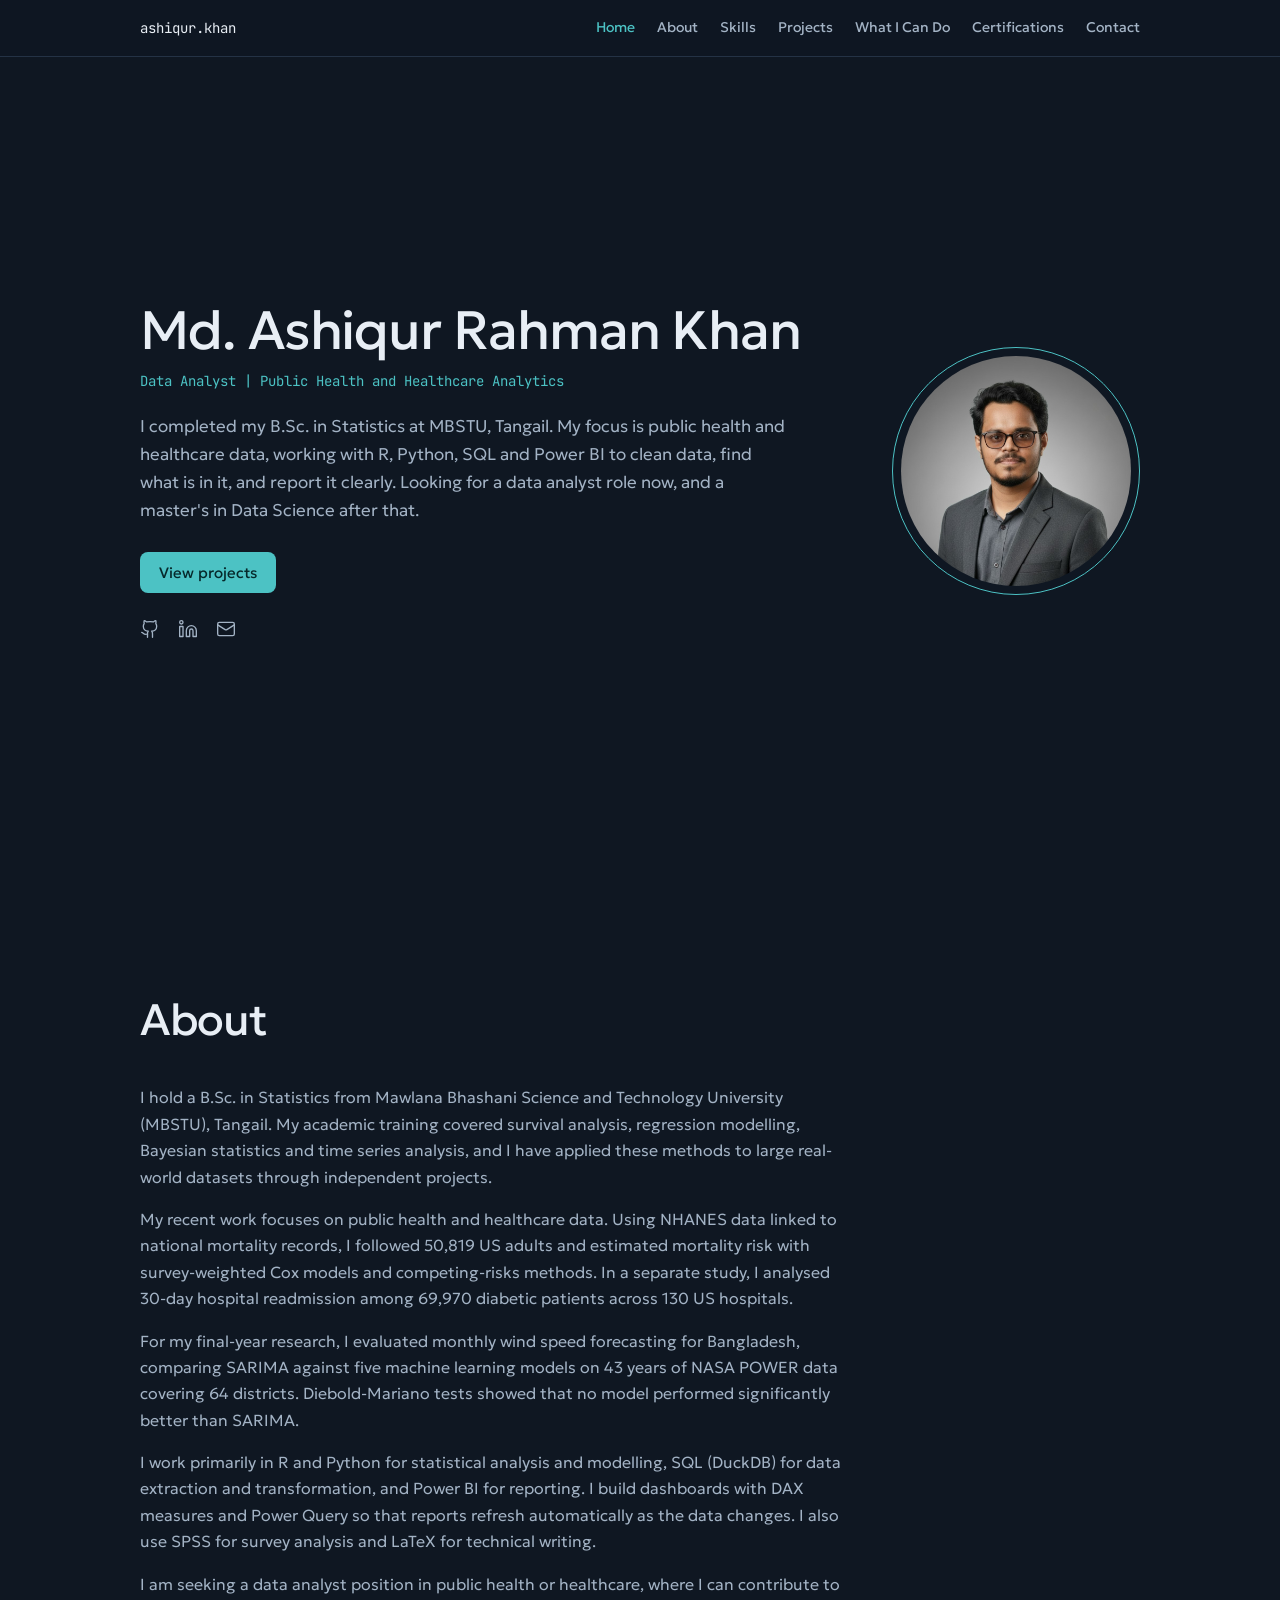
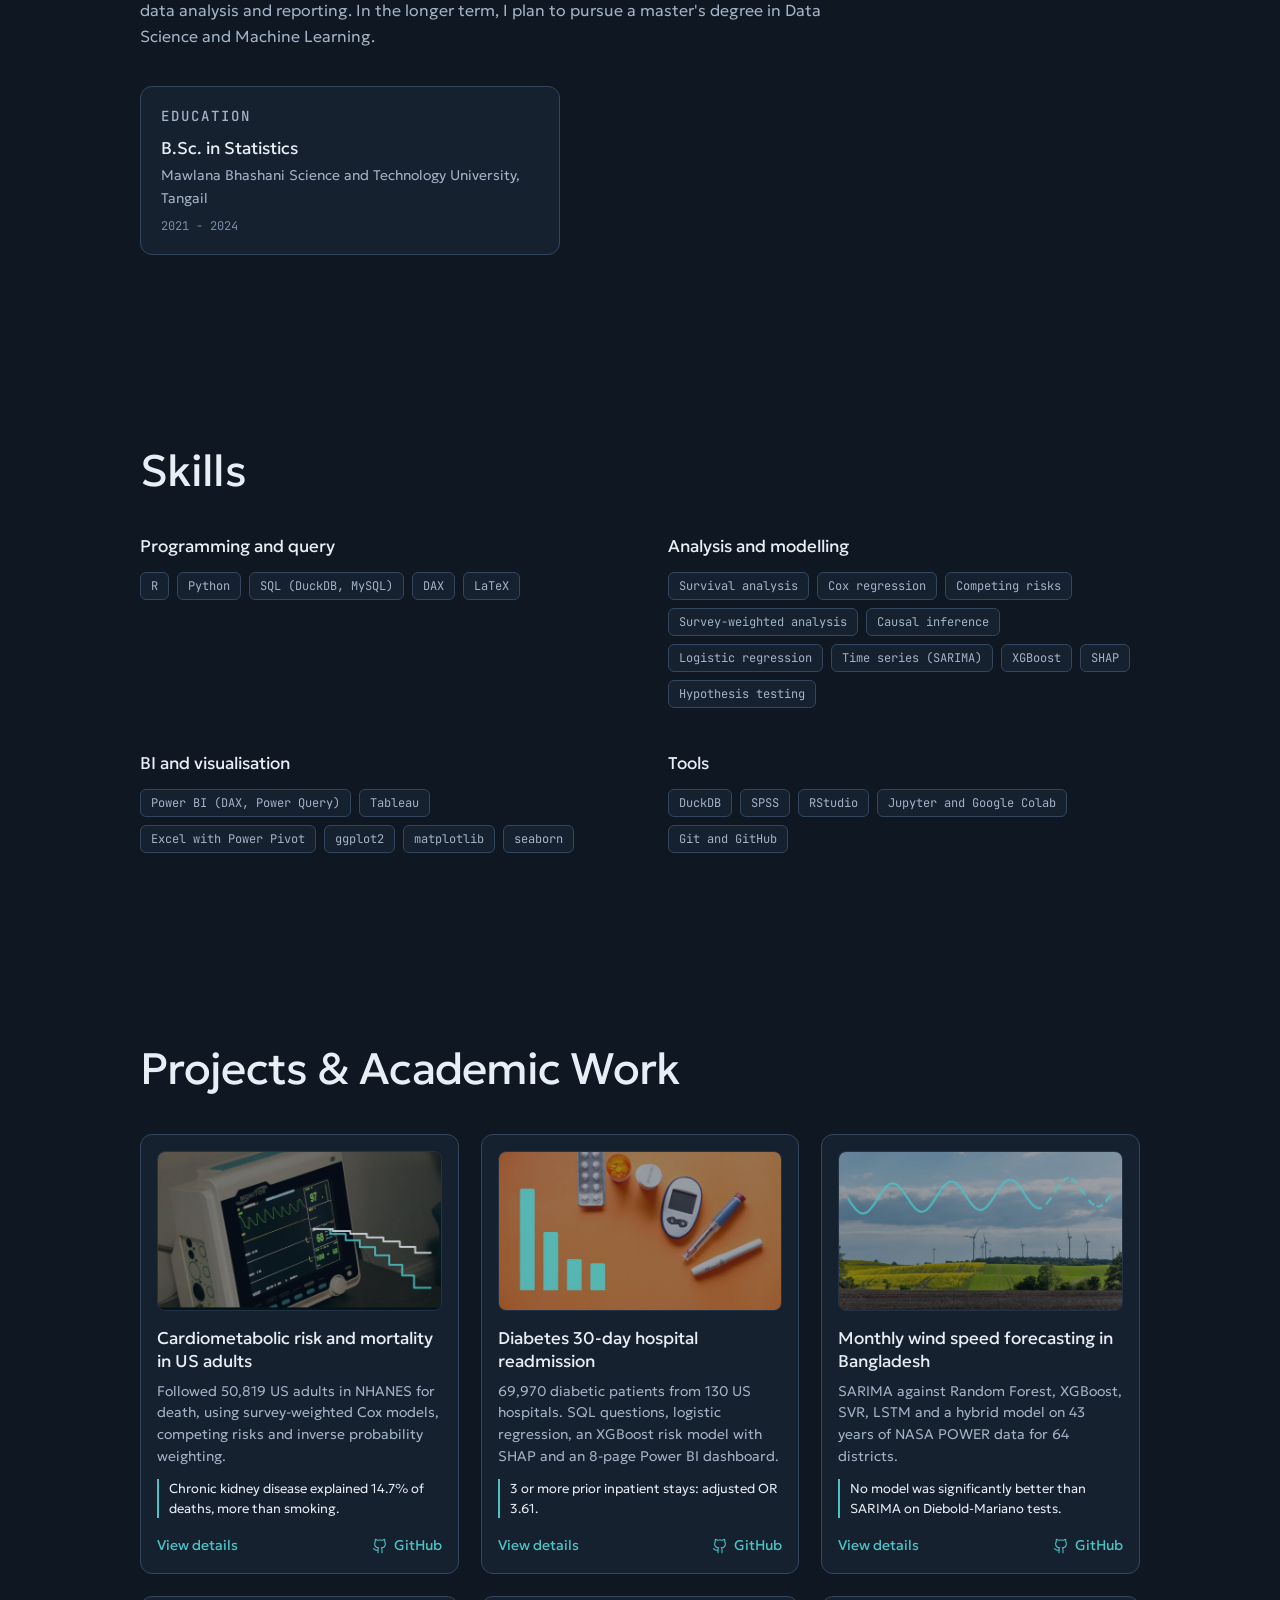
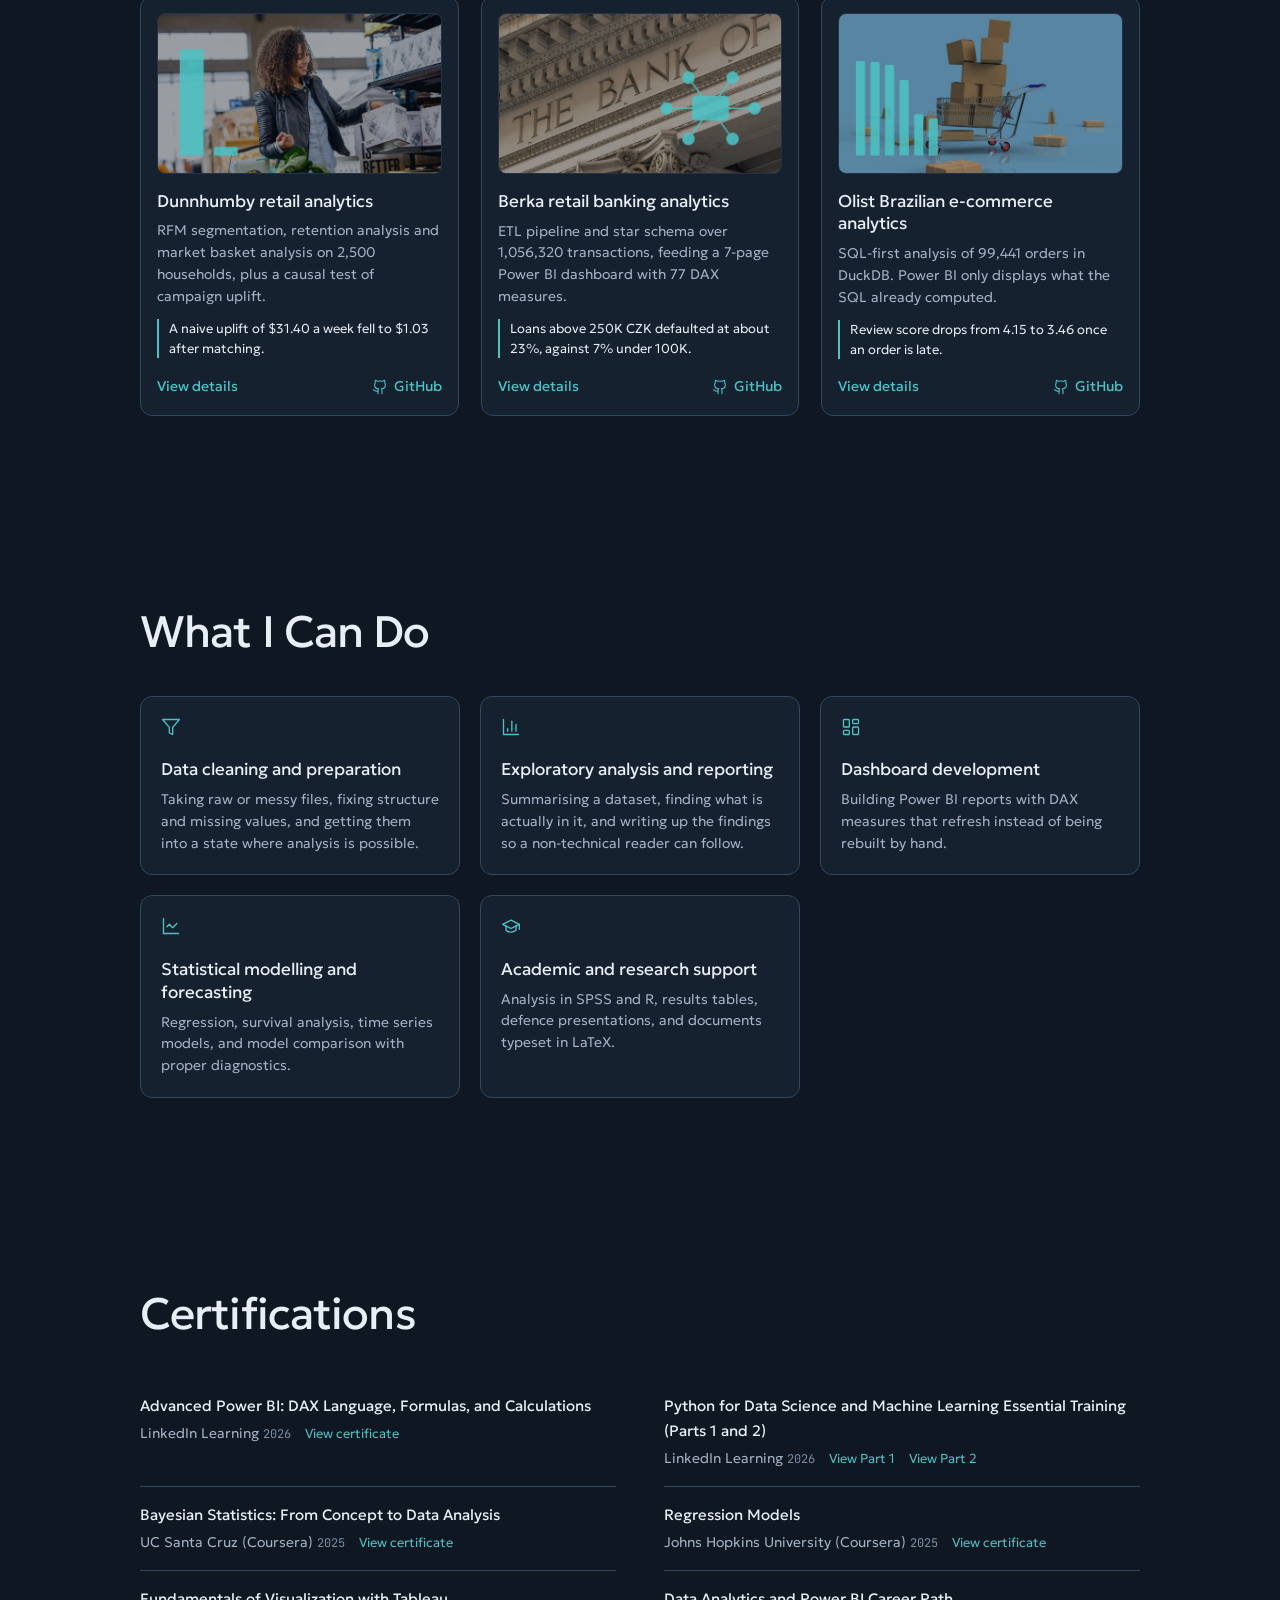
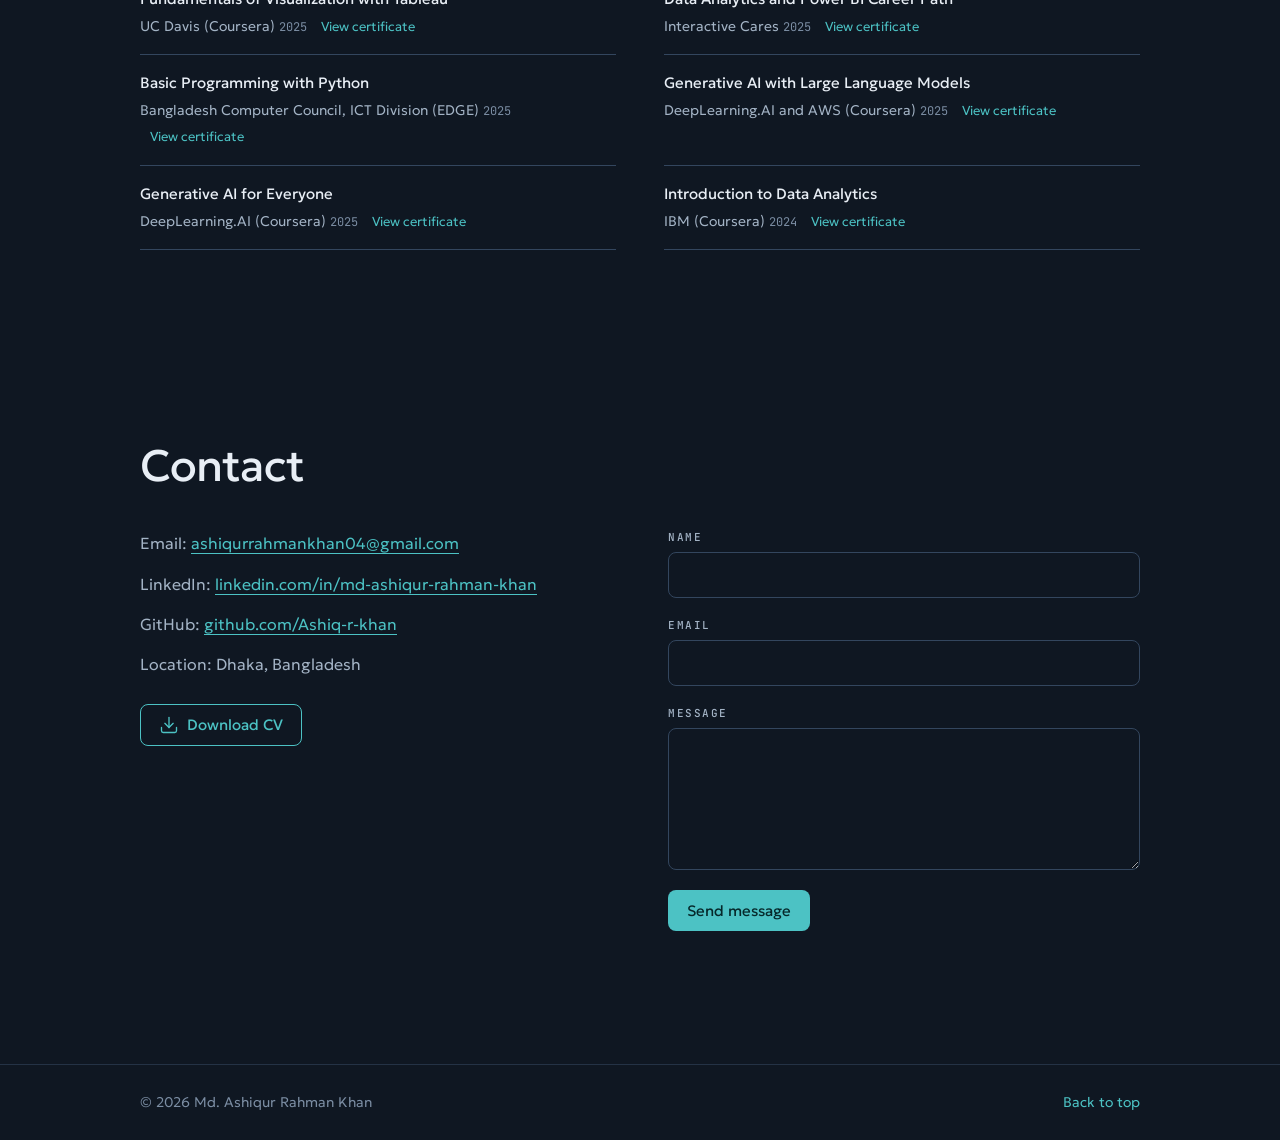
==== index.html @ 531980e6 "Show full cover image beside project title" ====
<!doctype html>
<html lang="en">
<head>
<meta charset="utf-8">
<meta name="viewport" content="width=device-width, initial-scale=1">
<title>Md. Ashiqur Rahman Khan | Data Analyst</title>
<meta name="description" content="Portfolio of Md. Ashiqur Rahman Khan, a data analyst working in public health and healthcare analytics with R, Python, SQL and Power BI.">
<meta name="theme-color" content="#0f1722">
<meta property="og:title" content="Md. Ashiqur Rahman Khan | Data Analyst">
<meta property="og:description" content="Public health and healthcare analytics in R, Python, SQL and Power BI.">
<meta property="og:type" content="website">
<meta property="og:url" content="https://ashiq-r-khan.github.io/">
<meta property="og:image" content="https://ashiq-r-khan.github.io/assets/profile.jpg">
<link rel="icon" href="assets/favicon.svg" type="image/svg+xml">
<link rel="stylesheet" href="css/style.css?v=20261006c">
</head>
<body>
<svg width="0" height="0" style="position:absolute" aria-hidden="true">
  <defs>
    <symbol id="i-github" viewBox="0 0 24 24"><path d="M15 22v-4a4.8 4.8 0 0 0-1-3.5c3 0 6-2 6-5.5.08-1.25-.27-2.48-1-3.5.28-1.15.28-2.35 0-3.5 0 0-1 0-3 1.5-2.64-.5-5.36-.5-8 0C6 2 5 2 5 2c-.3 1.15-.3 2.35 0 3.5A5.4 5.4 0 0 0 4 9c0 3.5 3 5.5 6 5.5-.39.49-.68 1.05-.85 1.65-.17.6-.22 1.23-.15 1.85v4"/><path d="M9 18c-4.51 2-5-2-7-2"/></symbol>
    <symbol id="i-linkedin" viewBox="0 0 24 24"><path d="M16 8a6 6 0 0 1 6 6v7h-4v-7a2 2 0 0 0-4 0v7h-4v-7a6 6 0 0 1 6-6z"/><rect width="4" height="12" x="2" y="9"/><circle cx="4" cy="4" r="2"/></symbol>
    <symbol id="i-mail" viewBox="0 0 24 24"><rect width="20" height="16" x="2" y="4" rx="2"/><path d="m22 7-8.97 5.7a1.94 1.94 0 0 1-2.06 0L2 7"/></symbol>
    <symbol id="i-download" viewBox="0 0 24 24"><path d="M21 15v4a2 2 0 0 1-2 2H5a2 2 0 0 1-2-2v-4"/><path d="m7 10 5 5 5-5"/><path d="M12 15V3"/></symbol>
    <symbol id="i-filter" viewBox="0 0 24 24"><path d="M22 3H2l8 9.46V19l4 2v-8.54z"/></symbol>
    <symbol id="i-bars" viewBox="0 0 24 24"><path d="M3 3v18h18"/><path d="M18 17V9"/><path d="M13 17V5"/><path d="M8 17v-3"/></symbol>
    <symbol id="i-grid" viewBox="0 0 24 24"><rect width="7" height="9" x="3" y="3" rx="1"/><rect width="7" height="5" x="14" y="3" rx="1"/><rect width="7" height="9" x="14" y="12" rx="1"/><rect width="7" height="5" x="3" y="16" rx="1"/></symbol>
    <symbol id="i-line" viewBox="0 0 24 24"><path d="M3 3v18h18"/><path d="m19 9-5 5-4-4-3 3"/></symbol>
    <symbol id="i-cap" viewBox="0 0 24 24"><path d="M22 10v6"/><path d="M2 10l10-5 10 5-10 5z"/><path d="M6 12v5c3 3 9 3 12 0v-5"/></symbol>
    <symbol id="i-menu" viewBox="0 0 24 24"><path d="M4 6h16M4 12h16M4 18h16"/></symbol>
  </defs>
</svg>
<a class="skip" href="#projects">Skip to projects</a>
<header class="nav">
  <div class="wrap nav__row">
    <a class="nav__brand" href="#home">ashiqur.khan</a>
    <button class="nav__toggle" aria-label="Open menu" aria-expanded="false" aria-controls="nav-links"><svg class="icon"><use href="#i-menu"/></svg></button>
    <nav id="nav-links" aria-label="Sections">
      <a href="#home">Home</a>
      <a href="#about">About</a>
      <a href="#skills">Skills</a>
      <a href="#projects">Projects</a>
      <a href="#services">What I Can Do</a>
      <a href="#certifications">Certifications</a>
      <a href="#blog" hidden>Blog</a>
      <a href="#contact">Contact</a>
    </nav>
  </div>
</header>
<main>
  <section id="home" class="hero wrap">
    <div class="hero__text">
      <h1>Md. Ashiqur Rahman Khan</h1>
      <p class="hero__role">Data Analyst | Public Health and Healthcare Analytics</p>
      <p class="hero__intro">I completed my B.Sc. in Statistics at MBSTU, Tangail. My focus is public health and healthcare data, working with R, Python, SQL and Power BI to clean data, find what is in it, and report it clearly. Looking for a data analyst role now, and a master's in Data Science after that.</p>
      <p class="hero__actions"><a class="btn btn--solid" href="#projects">View projects</a></p>
      <p class="hero__social">
        <a href="https://github.com/Ashiq-r-khan" aria-label="GitHub"><svg class="icon"><use href="#i-github"/></svg></a>
        <a href="https://www.linkedin.com/in/md-ashiqur-rahman-khan-b475b1316/" aria-label="LinkedIn"><svg class="icon"><use href="#i-linkedin"/></svg></a>
        <a class="js-mail" href="#contact" aria-label="Email"><svg class="icon"><use href="#i-mail"/></svg></a>
      </p>
    </div>
    <div class="hero__photo"><img src="assets/profile.jpg" alt="Portrait of Md. Ashiqur Rahman Khan" width="864" height="864"></div>
  </section>
  <section id="about" class="section wrap">
    <h2>About</h2>
    <div class="prose">
      <p>I hold a B.Sc. in Statistics from Mawlana Bhashani Science and Technology University (MBSTU), Tangail. My academic training covered survival analysis, regression modelling, Bayesian statistics and time series analysis, and I have applied these methods to large real-world datasets through independent projects.</p>
      <p>My recent work focuses on public health and healthcare data. Using NHANES data linked to national mortality records, I followed 50,819 US adults and estimated mortality risk with survey-weighted Cox models and competing-risks methods. In a separate study, I analysed 30-day hospital readmission among 69,970 diabetic patients across 130 US hospitals.</p>
      <p>For my final-year research, I evaluated monthly wind speed forecasting for Bangladesh, comparing SARIMA against five machine learning models on 43 years of NASA POWER data covering 64 districts. Diebold-Mariano tests showed that no model performed significantly better than SARIMA.</p>
      <p>I work primarily in R and Python for statistical analysis and modelling, SQL (DuckDB) for data extraction and transformation, and Power BI for reporting. I build dashboards with DAX measures and Power Query so that reports refresh automatically as the data changes. I also use SPSS for survey analysis and LaTeX for technical writing.</p>
      <p>I am seeking a data analyst position in public health or healthcare, where I can contribute to data analysis and reporting. In the longer term, I plan to pursue a master's degree in Data Science and Machine Learning.</p>
    </div>
    <div class="facts">
      <div class="card"><p class="card__label">Education</p><h3>B.Sc. in Statistics</h3><p>Mawlana Bhashani Science and Technology University, Tangail</p><p class="card__year">2021 - 2024</p></div>
    </div>
  </section>
  <section id="skills" class="section wrap">
    <h2>Skills</h2>
    <div class="skills">
      <div><h3>Programming and query</h3><ul class="pills"><li>R</li><li>Python</li><li>SQL (DuckDB, MySQL)</li><li>DAX</li><li>LaTeX</li></ul></div>
      <div><h3>Analysis and modelling</h3><ul class="pills"><li>Survival analysis</li><li>Cox regression</li><li>Competing risks</li><li>Survey-weighted analysis</li><li>Causal inference</li><li>Logistic regression</li><li>Time series (SARIMA)</li><li>XGBoost</li><li>SHAP</li><li>Hypothesis testing</li></ul></div>
      <div><h3>BI and visualisation</h3><ul class="pills"><li>Power BI (DAX, Power Query)</li><li>Tableau</li><li>Excel with Power Pivot</li><li>ggplot2</li><li>matplotlib</li><li>seaborn</li></ul></div>
      <div><h3>Tools</h3><ul class="pills"><li>DuckDB</li><li>SPSS</li><li>RStudio</li><li>Jupyter and Google Colab</li><li>Git and GitHub</li></ul></div>
    </div>
  </section>
  <section id="projects" class="section wrap">
    <h2>Projects &amp; Academic Work</h2>
    <div id="project-list" class="projects"></div>
    <noscript><p>The project list needs JavaScript. All projects are on <a href="https://github.com/Ashiq-r-khan">GitHub</a>.</p></noscript>
  </section>
  <section id="services" class="section wrap">
    <h2>What I Can Do</h2>
    <div class="services">
      <div class="card"><svg class="icon icon--accent"><use href="#i-filter"/></svg><h3>Data cleaning and preparation</h3><p>Taking raw or messy files, fixing structure and missing values, and getting them into a state where analysis is possible.</p></div>
      <div class="card"><svg class="icon icon--accent"><use href="#i-bars"/></svg><h3>Exploratory analysis and reporting</h3><p>Summarising a dataset, finding what is actually in it, and writing up the findings so a non-technical reader can follow.</p></div>
      <div class="card"><svg class="icon icon--accent"><use href="#i-grid"/></svg><h3>Dashboard development</h3><p>Building Power BI reports with DAX measures that refresh instead of being rebuilt by hand.</p></div>
      <div class="card"><svg class="icon icon--accent"><use href="#i-line"/></svg><h3>Statistical modelling and forecasting</h3><p>Regression, survival analysis, time series models, and model comparison with proper diagnostics.</p></div>
      <div class="card"><svg class="icon icon--accent"><use href="#i-cap"/></svg><h3>Academic and research support</h3><p>Analysis in SPSS and R, results tables, defence presentations, and documents typeset in LaTeX.</p></div>
    </div>
  </section>
  <section id="certifications" class="section wrap">
    <h2>Certifications</h2>
    <ul class="certs">
      <li><strong>Advanced Power BI: DAX Language, Formulas, and Calculations</strong><span>LinkedIn Learning <em>2026</em> <a href="assets/certificates/power-bi-dax.pdf" target="_blank" rel="noopener">View certificate</a></span></li>
      <li><strong>Python for Data Science and Machine Learning Essential Training (Parts 1 and 2)</strong><span>LinkedIn Learning <em>2026</em> <a href="assets/certificates/python-ds-ml-part-1.pdf" target="_blank" rel="noopener">View Part 1</a> <a href="assets/certificates/python-ds-ml-part-2.pdf" target="_blank" rel="noopener">View Part 2</a></span></li>
      <li><strong>Bayesian Statistics: From Concept to Data Analysis</strong><span>UC Santa Cruz (Coursera) <em>2025</em> <a href="assets/certificates/bayesian-statistics.pdf" target="_blank" rel="noopener">View certificate</a></span></li>
      <li><strong>Regression Models</strong><span>Johns Hopkins University (Coursera) <em>2025</em> <a href="assets/certificates/regression-models.pdf" target="_blank" rel="noopener">View certificate</a></span></li>
      <li><strong>Fundamentals of Visualization with Tableau</strong><span>UC Davis (Coursera) <em>2025</em> <a href="assets/certificates/tableau.pdf" target="_blank" rel="noopener">View certificate</a></span></li>
      <li><strong>Data Analytics and Power BI Career Path</strong><span>Interactive Cares <em>2025</em> <a href="assets/certificates/data-analytics-power-bi.png" target="_blank" rel="noopener">View certificate</a></span></li>
      <li><strong>Basic Programming with Python</strong><span>Bangladesh Computer Council, ICT Division (EDGE) <em>2025</em> <a href="assets/certificates/python-edge.pdf" target="_blank" rel="noopener">View certificate</a></span></li>
      <li><strong>Generative AI with Large Language Models</strong><span>DeepLearning.AI and AWS (Coursera) <em>2025</em> <a href="assets/certificates/generative-ai-llm.pdf" target="_blank" rel="noopener">View certificate</a></span></li>
      <li><strong>Generative AI for Everyone</strong><span>DeepLearning.AI (Coursera) <em>2025</em> <a href="assets/certificates/generative-ai-for-everyone.pdf" target="_blank" rel="noopener">View certificate</a></span></li>
      <li><strong>Introduction to Data Analytics</strong><span>IBM (Coursera) <em>2024</em> <a href="assets/certificates/intro-data-analytics.pdf" target="_blank" rel="noopener">View certificate</a></span></li>
    </ul>
  </section>
  <section id="blog" class="section wrap" hidden>
    <h2>Blog</h2>
    <div id="post-list" class="posts"></div>
  </section>
  <section id="contact" class="section wrap">
    <h2>Contact</h2>
    <div class="contact">
      <div class="contact__links">
        <p>Email: <a class="js-mail js-mail-text" href="#contact"></a></p>
        <p>LinkedIn: <a href="https://www.linkedin.com/in/md-ashiqur-rahman-khan-b475b1316/">linkedin.com/in/md-ashiqur-rahman-khan</a></p>
        <p>GitHub: <a href="https://github.com/Ashiq-r-khan">github.com/Ashiq-r-khan</a></p>
        <p>Location: Dhaka, Bangladesh</p>
        <a class="btn btn--outline" id="cv-link" href="assets/CV.pdf" download="Ashiqur_Rahman_Khan_CV.pdf"><svg class="icon"><use href="#i-download"/></svg>Download CV</a>
      </div>
      <form id="contact-form">
        <label for="f-name">Name</label>
        <input id="f-name" name="name" type="text" autocomplete="name" required>
        <label for="f-email">Email</label>
        <input id="f-email" name="email" type="email" autocomplete="email" required>
        <label for="f-message">Message</label>
        <textarea id="f-message" name="message" rows="5" required></textarea>
        <input class="hp" type="checkbox" name="botcheck" tabindex="-1" autocomplete="off" aria-hidden="true">
        <button class="btn btn--solid" type="submit">Send message</button>
        <p id="form-status" role="status" aria-live="polite"></p>
      </form>
    </div>
  </section>
</main>
<footer class="footer">
  <div class="wrap"><p>© <span id="year">2026</span> Md. Ashiqur Rahman Khan</p><p><a href="#home">Back to top</a></p></div>
</footer>
<script src="data/site.js?v=20261006c"></script>
<script src="js/main.js?v=20261006c"></script>
</body>
</html>
---- css/style.css ----
@font-face{font-family:Geologica;font-weight:300;font-display:swap;src:url(../assets/fonts/geologica-latin-300-normal.woff2) format("woff2")}
@font-face{font-family:Geologica;font-weight:400;font-display:swap;src:url(../assets/fonts/geologica-latin-400-normal.woff2) format("woff2")}
@font-face{font-family:Geologica;font-weight:500;font-display:swap;src:url(../assets/fonts/geologica-latin-500-normal.woff2) format("woff2")}
@font-face{font-family:"JetBrains Mono";font-weight:400;font-display:swap;src:url(../assets/fonts/jetbrains-mono-latin-400-normal.woff2) format("woff2")}
@font-face{font-family:"JetBrains Mono";font-weight:500;font-display:swap;src:url(../assets/fonts/jetbrains-mono-latin-500-normal.woff2) format("woff2")}
:root{--bg:#0f1722;--surface:#162130;--line:#243245;--line-strong:#33465e;--text:#e8eef5;--muted:#a3b3c5;--dim:#7b8da3;--accent:#4cc2c4;--on-accent:#06292b;--sans:Geologica,system-ui,sans-serif;--mono:"JetBrains Mono",ui-monospace,monospace}
*,*::before,*::after{box-sizing:border-box}
html{scroll-behavior:smooth;scroll-padding-top:70px}
body{margin:0;background:var(--bg);color:var(--text);font:300 16px/1.65 var(--sans);-webkit-font-smoothing:antialiased}
img{max-width:100%;display:block}
[hidden]{display:none!important}
a{color:var(--accent);text-decoration:none}
a:hover{text-decoration:underline;text-underline-offset:3px}
:focus-visible{outline:2px solid var(--accent);outline-offset:3px;border-radius:4px}
h1,h2,h3,p,ul{margin:0}
ul{padding:0;list-style:none}
h1,h2{font-weight:400;letter-spacing:-.02em}
h3{font:400 17px/1.35 var(--sans)}
.wrap{width:min(1000px,100% - 48px);margin-inline:auto}
.icon{width:20px;height:20px;fill:none;stroke:currentColor;stroke-width:1.6;stroke-linecap:round;stroke-linejoin:round;flex:none}
.icon--accent{color:var(--accent)}
.skip{position:absolute;left:-999px;top:8px;background:var(--accent);color:var(--on-accent);padding:8px 14px;border-radius:6px;z-index:30}
.skip:focus{left:16px}
.nav{position:sticky;top:0;z-index:20;background:rgba(15,23,34,.94);backdrop-filter:blur(8px);border-bottom:1px solid var(--line)}
.nav__row{display:flex;justify-content:space-between;align-items:center;min-height:56px;gap:16px}
.nav__brand{font:400 14px var(--mono);color:var(--text)}
.nav nav{display:flex;gap:22px}
.nav nav a{font-size:14px;font-weight:400;color:var(--muted)}
.nav nav a:hover{color:var(--text);text-decoration:none}
.nav nav a[aria-current]{color:var(--accent)}
.nav__toggle{display:none;background:none;border:1px solid var(--line-strong);border-radius:8px;color:var(--text);padding:7px;cursor:pointer}
.hero{display:grid;grid-template-columns:minmax(0,1fr) auto;gap:56px;align-items:center;align-content:center;min-height:calc(100vh - 57px);min-height:calc(100svh - 57px);padding-block:56px 72px}
h1{font-size:clamp(34px,5.4vw,54px);line-height:1.05;margin-bottom:14px}
.hero__role{font:400 14px var(--mono);color:var(--accent);margin-bottom:22px}
.hero__intro{font-size:17px;color:var(--muted);max-width:38em;margin-bottom:28px}
.hero__actions{display:flex;flex-wrap:wrap;gap:12px;margin-bottom:26px}
.hero__social{display:flex;gap:18px}
.hero__social a{color:var(--muted);display:flex}
.hero__social a:hover{color:var(--accent)}
.hero__photo{width:248px;height:248px;border-radius:50%;padding:8px;border:1px solid var(--accent)}
.hero__photo img{width:100%;height:100%;border-radius:50%;object-fit:cover;background:var(--surface)}
.btn{display:inline-flex;align-items:center;gap:8px;font:400 15px var(--sans);padding:10px 18px;border-radius:8px;border:1px solid transparent;cursor:pointer}
.btn:hover{text-decoration:none}
.btn--solid{background:var(--accent);color:var(--on-accent)}
.btn--solid:hover{background:#6bd3d5}
.btn--outline{border-color:var(--accent);color:var(--accent);background:none}
.btn--outline:hover{background:rgba(76,194,196,.1)}
.btn:disabled{opacity:.6;cursor:default}
.section{padding-block:96px}
h2{font-size:clamp(32px,4.6vw,44px);line-height:1.1;margin-bottom:40px}
.card{background:var(--surface);border:1px solid var(--line-strong);border-radius:12px;padding:20px}
.prose p{color:var(--muted);max-width:44em;margin-bottom:16px}
.facts{display:grid;grid-template-columns:repeat(2,minmax(0,1fr));gap:20px;margin-top:36px;max-width:860px}
.card__label{font:500 11px var(--mono);letter-spacing:.14em;text-transform:uppercase;color:var(--accent);margin-bottom:12px}
.facts h3{margin-bottom:4px}
.facts p{font-size:14px;color:var(--muted)}
.facts .card__year{font:400 12px var(--mono);color:var(--dim);margin-top:8px}
.skills{display:grid;grid-template-columns:repeat(2,minmax(0,1fr));gap:44px 56px}
.skills h3{margin-bottom:14px}
.pills{display:flex;flex-wrap:wrap;gap:8px}
.pills li{font:400 12px var(--mono);color:var(--muted);background:var(--surface);border:1px solid var(--line-strong);border-radius:6px;padding:5px 10px}
.projects{display:grid;grid-template-columns:repeat(3,minmax(0,1fr));gap:22px}
.project{display:flex;flex-direction:column;padding:16px;transition:border-color .15s}
.project:hover{border-color:var(--accent)}
.project>a{display:block}
.project img{width:100%;height:auto;aspect-ratio:16/9;object-fit:cover;border-radius:8px;border:1px solid var(--line);margin-bottom:16px}
.project h3{margin-bottom:8px}
.project h3 a{color:var(--text)}
.project__summary{font-size:14px;line-height:1.55;color:var(--muted);margin-bottom:12px}
.project__result{font-size:13px;line-height:1.5;color:var(--text);border-left:2px solid var(--accent);padding-left:10px;margin-bottom:16px}
.project__foot{display:flex;justify-content:space-between;align-items:center;margin-top:auto;font-size:14px}
.project__foot span{font:400 12px var(--mono);color:var(--dim)}
.project__foot a{display:inline-flex;align-items:center;gap:6px;font-weight:400}
.project__foot .icon{width:16px;height:16px}
.services{display:grid;grid-template-columns:repeat(3,minmax(0,1fr));gap:20px}
.services h3{margin:14px 0 8px}
.services p{font-size:14px;line-height:1.55;color:var(--muted)}
.certs{display:grid;grid-template-columns:repeat(2,minmax(0,1fr));gap:0 48px}
.certs li{padding:16px 0;border-bottom:1px solid var(--line-strong)}
.certs strong{display:block;font-weight:400;font-size:15px}
.certs span{font-size:14px;color:var(--muted)}
.certs a{font-size:13px;margin-left:10px;white-space:nowrap}
.certs em{font:400 12px var(--mono);color:var(--dim)}
.posts{display:grid;grid-template-columns:repeat(2,minmax(0,1fr));gap:20px}
.post time{font:400 12px var(--mono);color:var(--dim)}
.post h3{margin:8px 0}
.post p{font-size:14px;line-height:1.55;color:var(--muted);margin-bottom:14px}
.post a{font-size:14px;font-weight:400}
.contact{display:grid;grid-template-columns:minmax(0,1fr) minmax(0,1fr);gap:56px}
.contact__links p{margin-bottom:14px;color:var(--muted);overflow-wrap:anywhere}
.contact__links a:not(.btn){border-bottom:1px solid currentColor}
.contact__links a:not(.btn):hover{text-decoration:none;color:#6bd3d5}
.contact__links .btn{margin-top:12px}
form{display:flex;flex-direction:column;align-items:flex-start}
label{font:500 11px var(--mono);letter-spacing:.14em;text-transform:uppercase;color:var(--muted);margin-bottom:8px}
input[type=text],input[type=email],textarea{width:100%;font:300 16px/1.5 var(--sans);color:var(--text);background:var(--bg);border:1px solid var(--line-strong);border-radius:8px;padding:10px 14px;margin-bottom:20px;resize:vertical}
input:focus-visible,textarea:focus-visible{outline:2px solid var(--accent);outline-offset:0;border-color:var(--accent)}
.hp{position:absolute;left:-9999px}
#form-status{margin-top:14px;font-size:14px;color:var(--muted);min-height:1.6em}
#form-status.ok{color:var(--accent)}
#form-status.err{color:#f2a69a}
.footer{border-top:1px solid var(--line);padding-block:26px;font-size:14px;color:var(--dim)}
.footer .wrap{display:flex;justify-content:space-between;gap:16px}
.pp{padding-block:40px 96px}
.pp__back{display:inline-flex;align-items:center;gap:6px;font-size:14px;font-weight:400;margin-bottom:20px}
.pp__head{display:grid;grid-template-columns:minmax(0,1.15fr) minmax(0,1fr);gap:48px;align-items:center;align-content:center;min-height:calc(100vh - 190px);min-height:calc(100svh - 190px)}
.pp__back .icon,.pp__pager .icon{width:16px;height:16px}
.pp h1{font-size:clamp(28px,3.4vw,40px);line-height:1.12;margin-bottom:18px}
.pp .hero__role{margin-bottom:12px}
.pp__intro{font-size:17px;line-height:1.6;color:var(--muted);margin-bottom:22px}
.pp__actions{display:flex;flex-wrap:wrap;gap:12px;margin:26px 0 0}
.pp__actions .icon{width:18px;height:18px}
.pp__cover{width:100%;height:auto;aspect-ratio:16/9;object-fit:cover;border-radius:12px;border:1px solid var(--line-strong)}
.pp section{padding-top:64px}
.pp h2{font-size:clamp(24px,3.2vw,30px);margin-bottom:24px}
.pp__overview{display:grid;grid-template-columns:repeat(2,minmax(0,1fr));gap:20px;margin:0}
.pp__overview div{border-top:1px solid var(--accent);padding-top:16px}
.pp__overview dt{font:500 11px var(--mono);letter-spacing:.14em;text-transform:uppercase;color:var(--accent);margin-bottom:10px}
.pp__overview dd{margin:0;color:var(--muted)}
.pp__findings{display:grid;grid-template-columns:repeat(2,minmax(0,1fr));gap:20px}
.pp__stat{font:400 30px/1.1 var(--sans);letter-spacing:-.02em;color:var(--accent);margin-bottom:12px}
.pp__findings h3{margin-bottom:8px}
.pp__findings .card p:last-child{font-size:15px;color:var(--muted)}
.pp__methods{margin:0;padding:0;list-style:none;counter-reset:m;max-width:46em}
.pp__methods li{counter-increment:m;position:relative;padding:14px 0 14px 48px;border-bottom:1px solid var(--line);color:var(--muted)}
.pp__methods li::before{content:counter(m,decimal-leading-zero);position:absolute;left:0;top:16px;font:400 13px var(--mono);color:var(--accent)}
.pp__shots{display:grid;grid-template-columns:repeat(2,minmax(0,1fr));gap:20px}
.pp__shots figure{margin:0}
.pp__shots figure:only-child{grid-column:1/-1}
.pp__shots img{width:100%;height:auto;border-radius:10px;border:1px solid var(--line-strong);background:#fff}
.pp__shots a:hover img{border-color:var(--accent)}
.pp__shots figcaption{font-size:14px;color:var(--dim);margin-top:8px}
.pp__pager{display:flex;justify-content:space-between;gap:20px;margin-top:72px;padding-top:28px;border-top:1px solid var(--line);font-weight:400}
.pp__pager a{display:inline-flex;align-items:center;gap:6px}
.pp__pager a:last-child{text-align:right}
@media (prefers-reduced-motion:reduce){html{scroll-behavior:auto}.project{transition:none}}
@media (max-width:900px){
.nav__toggle{display:flex}
.nav nav{display:none;position:absolute;left:0;right:0;top:100%;flex-direction:column;gap:0;background:var(--bg);border-bottom:1px solid var(--line);padding:6px 24px 14px}
.nav nav.open{display:flex}
.nav nav a{padding:11px 0;font-size:16px}
.hero{grid-template-columns:1fr;gap:40px;padding-block:56px 72px}
.hero__photo{width:200px;height:200px;grid-row:1}
.projects,.services{grid-template-columns:repeat(2,minmax(0,1fr))}
.section{padding-block:64px}
.contact{gap:40px}
.pp__head{grid-template-columns:1fr;gap:28px;align-content:start}
.pp__cover{order:-1}
}
@media (max-width:640px){
.pp__overview,.pp__findings,.pp__shots{grid-template-columns:1fr}
.pp__pager{flex-direction:column}
.pp__pager a:last-child{text-align:left}
.wrap{width:calc(100% - 36px)}
.projects,.services,.skills,.certs,.posts,.contact,.facts{grid-template-columns:1fr}
.skills{gap:32px}
h2{margin-bottom:28px}
.footer .wrap{flex-direction:column;gap:6px}
}
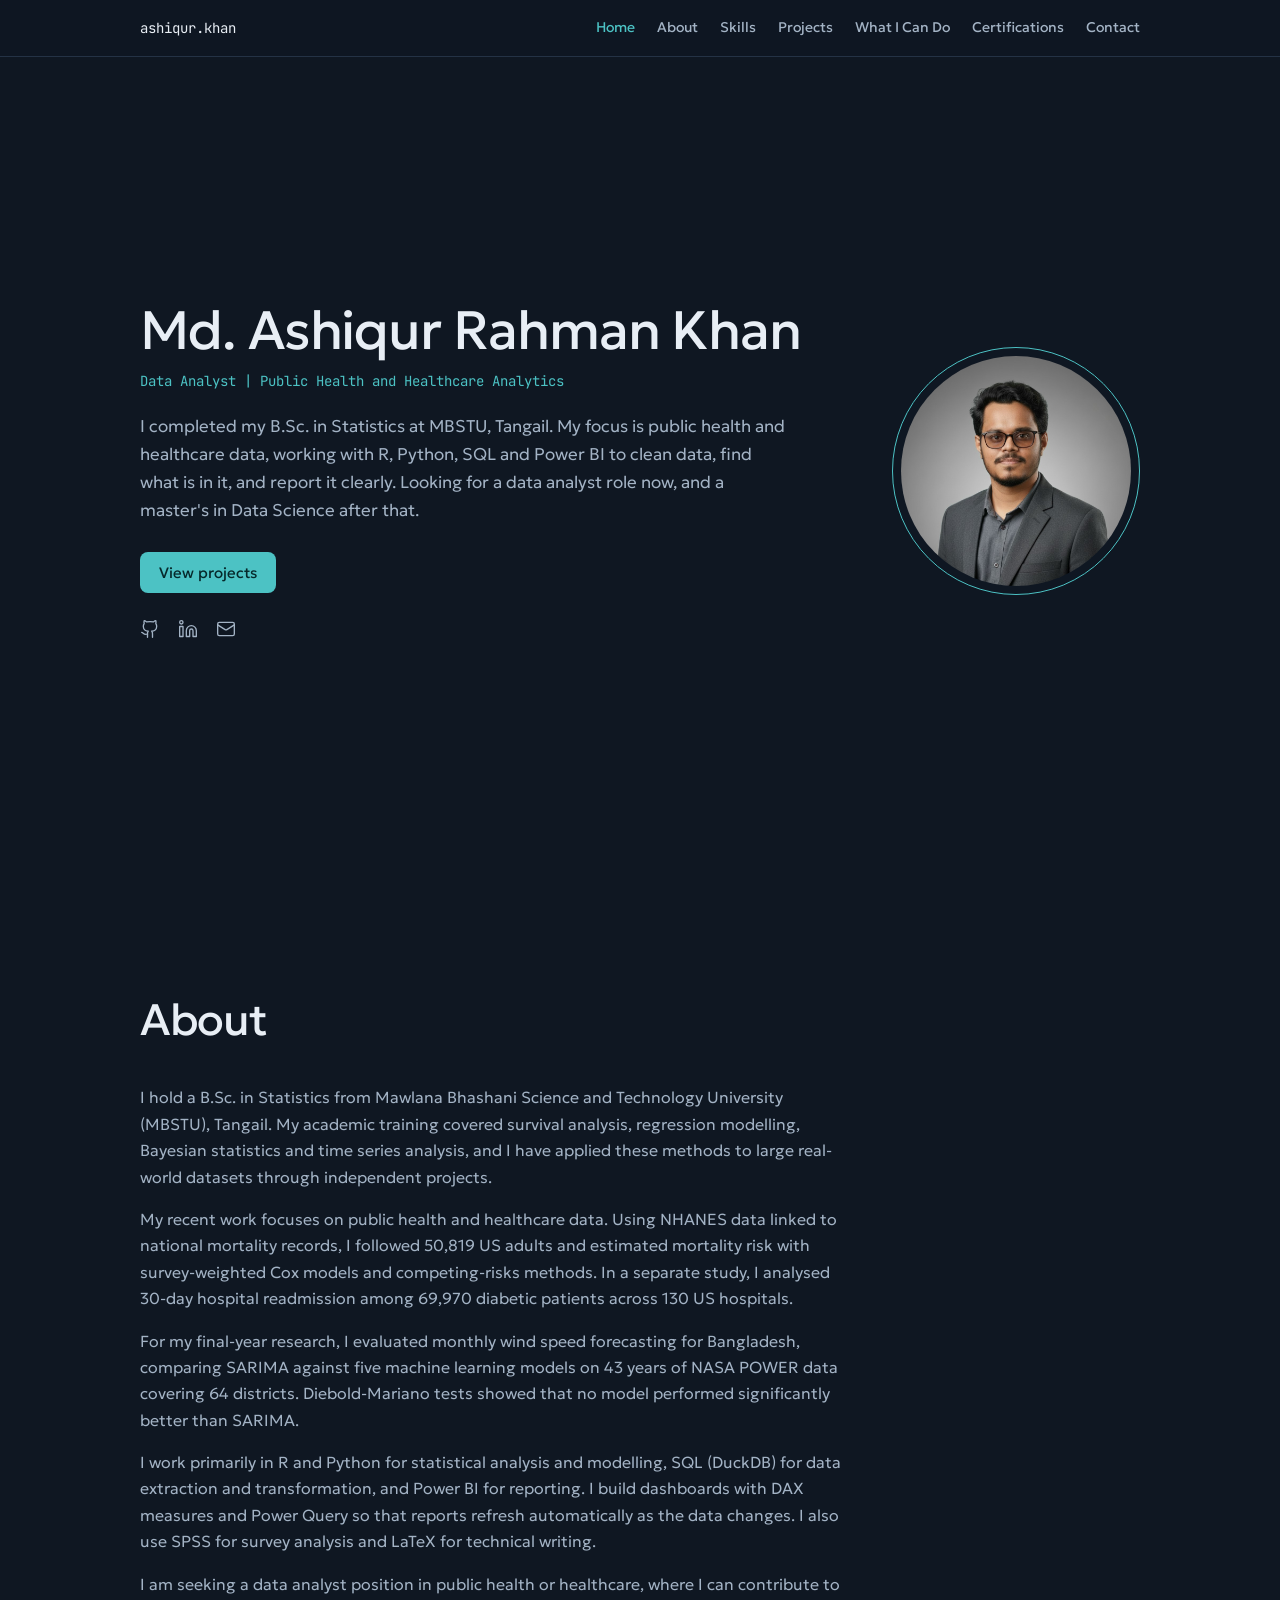
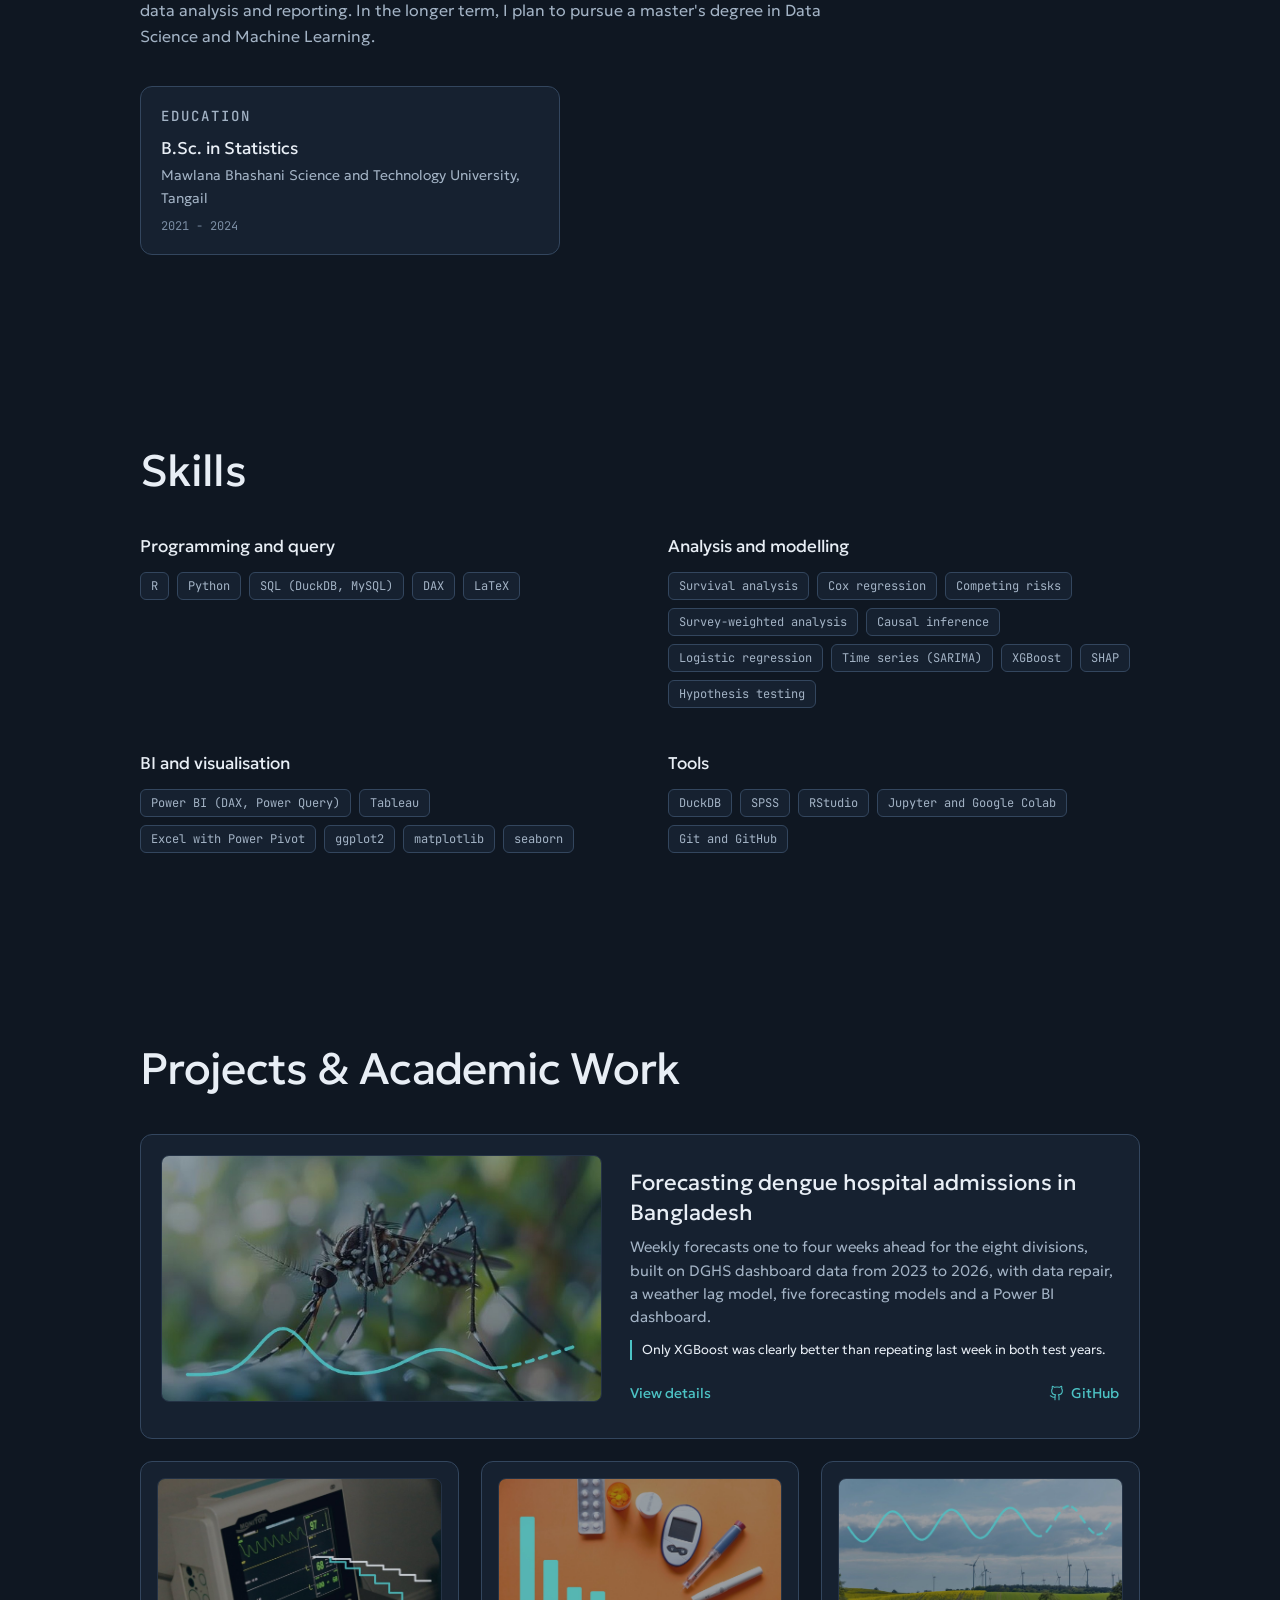
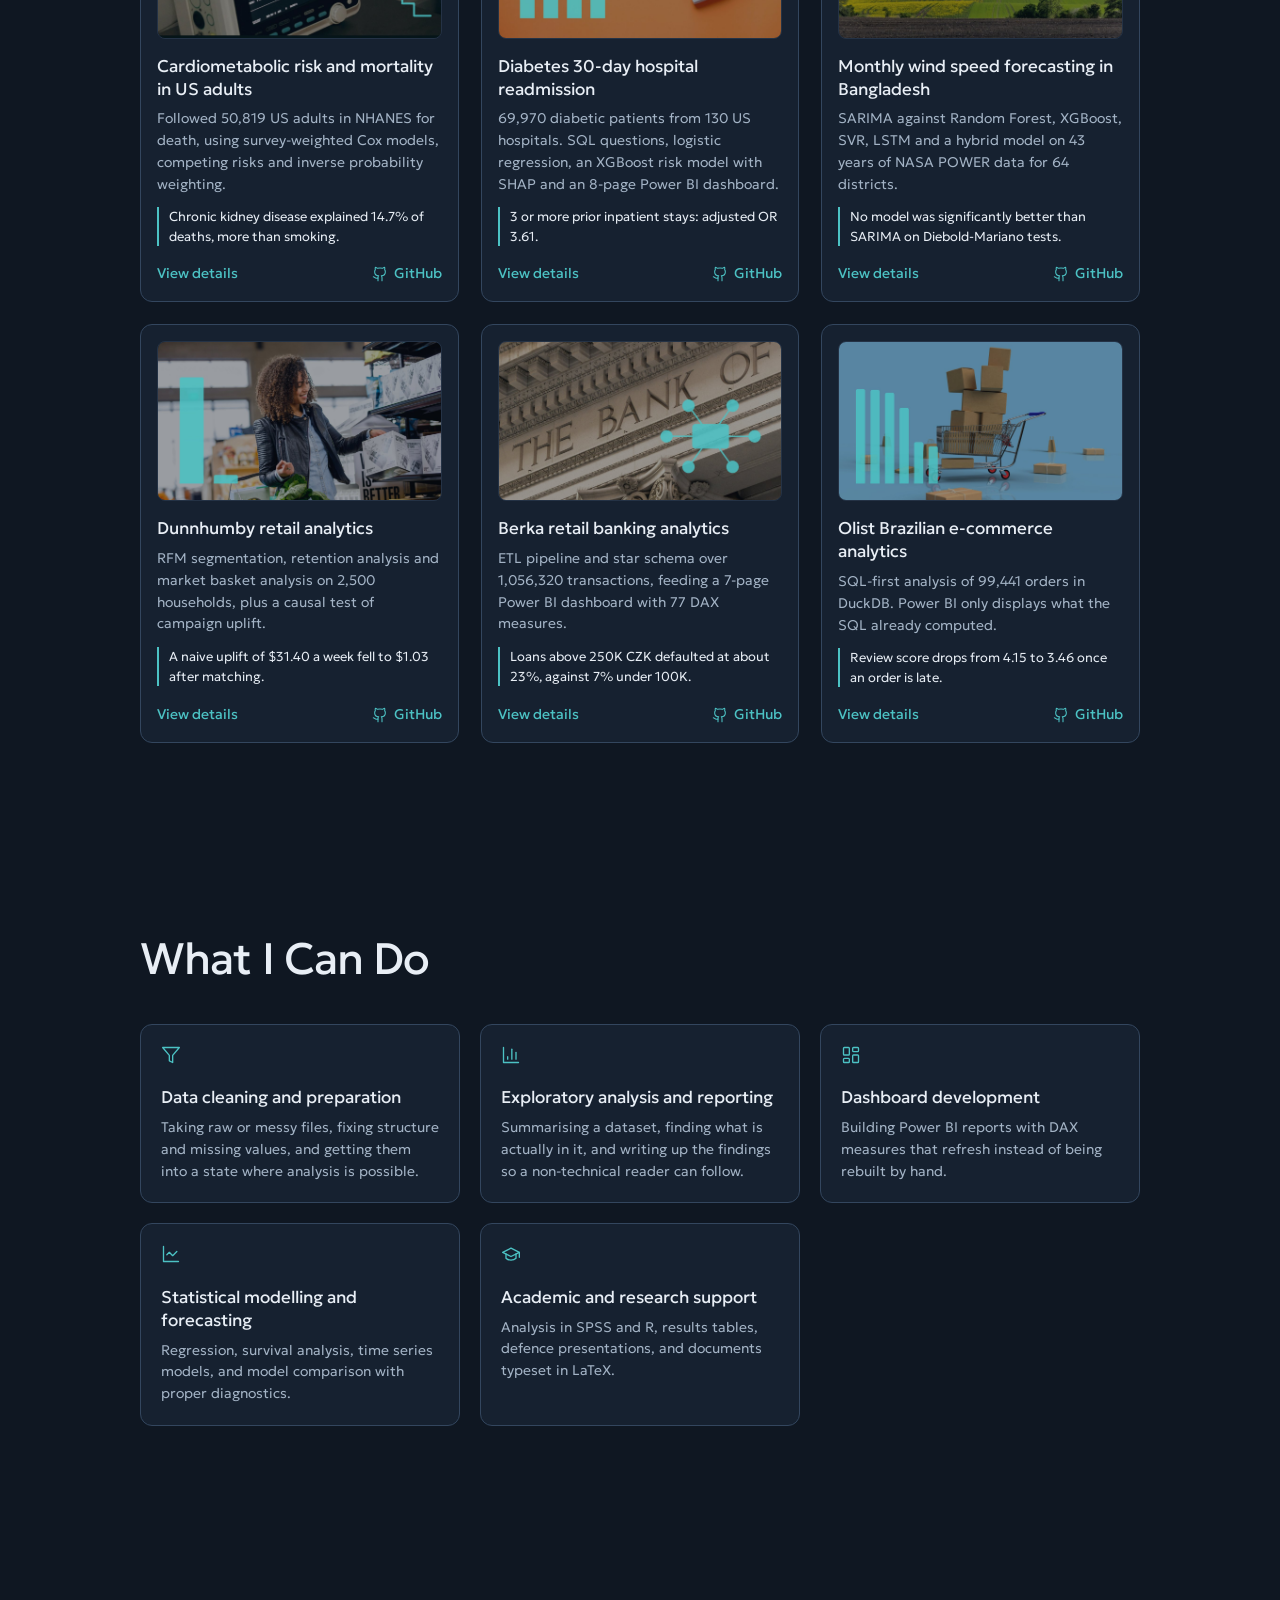
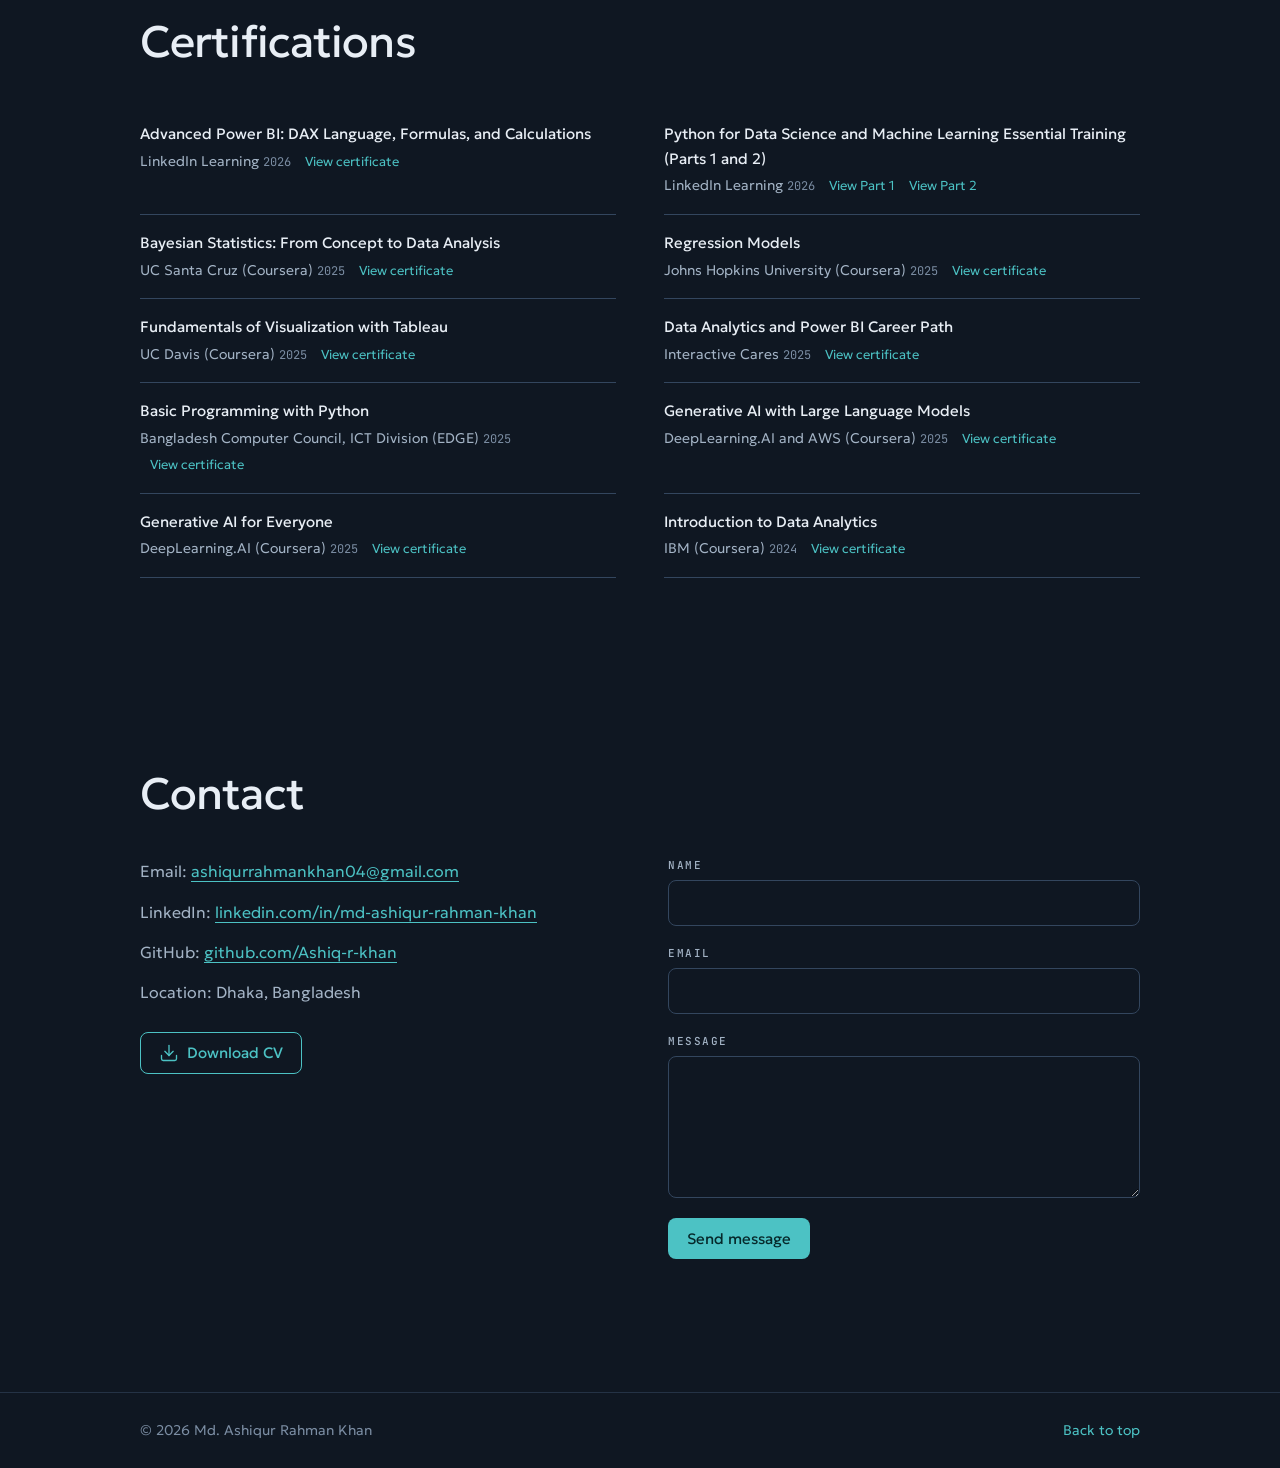
==== commit a0542e41: "Add dengue forecasting project" ====
--- a/index.html
+++ b/index.html
@@ -12,7 +12,7 @@
 <meta property="og:url" content="https://ashiq-r-khan.github.io/">
 <meta property="og:image" content="https://ashiq-r-khan.github.io/assets/profile.jpg">
 <link rel="icon" href="assets/favicon.svg" type="image/svg+xml">
-<link rel="stylesheet" href="css/style.css?v=20261006c">
+<link rel="stylesheet" href="css/style.css?v=20261006d">
 </head>
 <body>
 <svg width="0" height="0" style="position:absolute" aria-hidden="true">
@@ -144,7 +144,7 @@
 <footer class="footer">
   <div class="wrap"><p>© <span id="year">2026</span> Md. Ashiqur Rahman Khan</p><p><a href="#home">Back to top</a></p></div>
 </footer>
-<script src="data/site.js?v=20261006c"></script>
-<script src="js/main.js?v=20261006c"></script>
+<script src="data/site.js?v=20261006d"></script>
+<script src="js/main.js?v=20261006d"></script>
 </body>
 </html>
--- a/css/style.css
+++ b/css/style.css
@@ -62,6 +62,13 @@
 .projects{display:grid;grid-template-columns:repeat(3,minmax(0,1fr));gap:22px}
 .project{display:flex;flex-direction:column;padding:16px;transition:border-color .15s}
 .project:hover{border-color:var(--accent)}
+.project__body{display:flex;flex-direction:column;flex:1}
+.project--wide{grid-column:1/-1;flex-direction:row;align-items:center;gap:28px;padding:20px}
+.project--wide>a{flex:0 0 46%}
+.project--wide img{margin-bottom:0}
+.project--wide h3{font-size:22px}
+.project--wide .project__summary{font-size:15px}
+.project--wide .project__foot{margin-top:6px}
 .project>a{display:block}
 .project img{width:100%;height:auto;aspect-ratio:16/9;object-fit:cover;border-radius:8px;border:1px solid var(--line);margin-bottom:16px}
 .project h3{margin-bottom:8px}
@@ -153,6 +160,10 @@
 .pp__pager a:last-child{text-align:left}
 .wrap{width:calc(100% - 36px)}
 .projects,.services,.skills,.certs,.posts,.contact,.facts{grid-template-columns:1fr}
+.project--wide{flex-direction:column;align-items:stretch;gap:0;padding:16px}
+.project--wide>a{flex:none}
+.project--wide img{margin-bottom:16px}
+.project--wide h3{font-size:17px}
 .skills{gap:32px}
 h2{margin-bottom:28px}
 .footer .wrap{flex-direction:column;gap:6px}
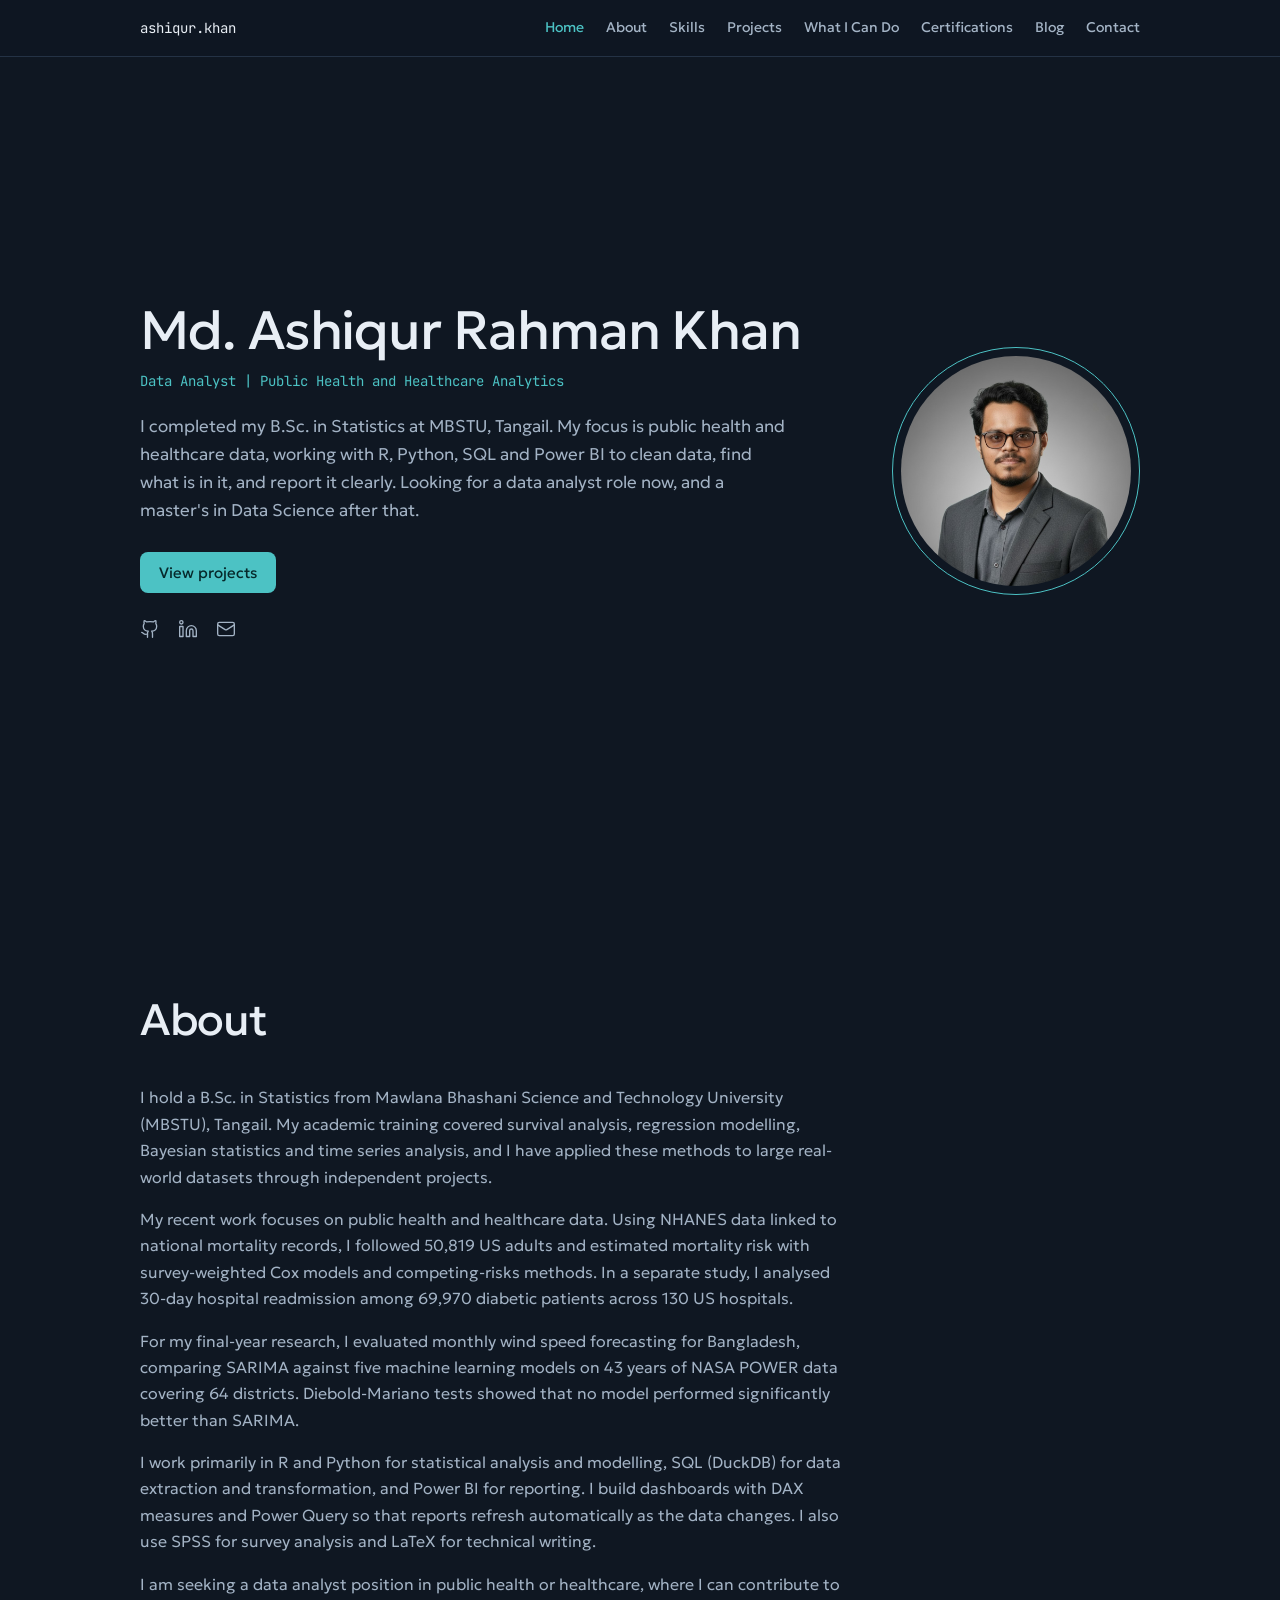
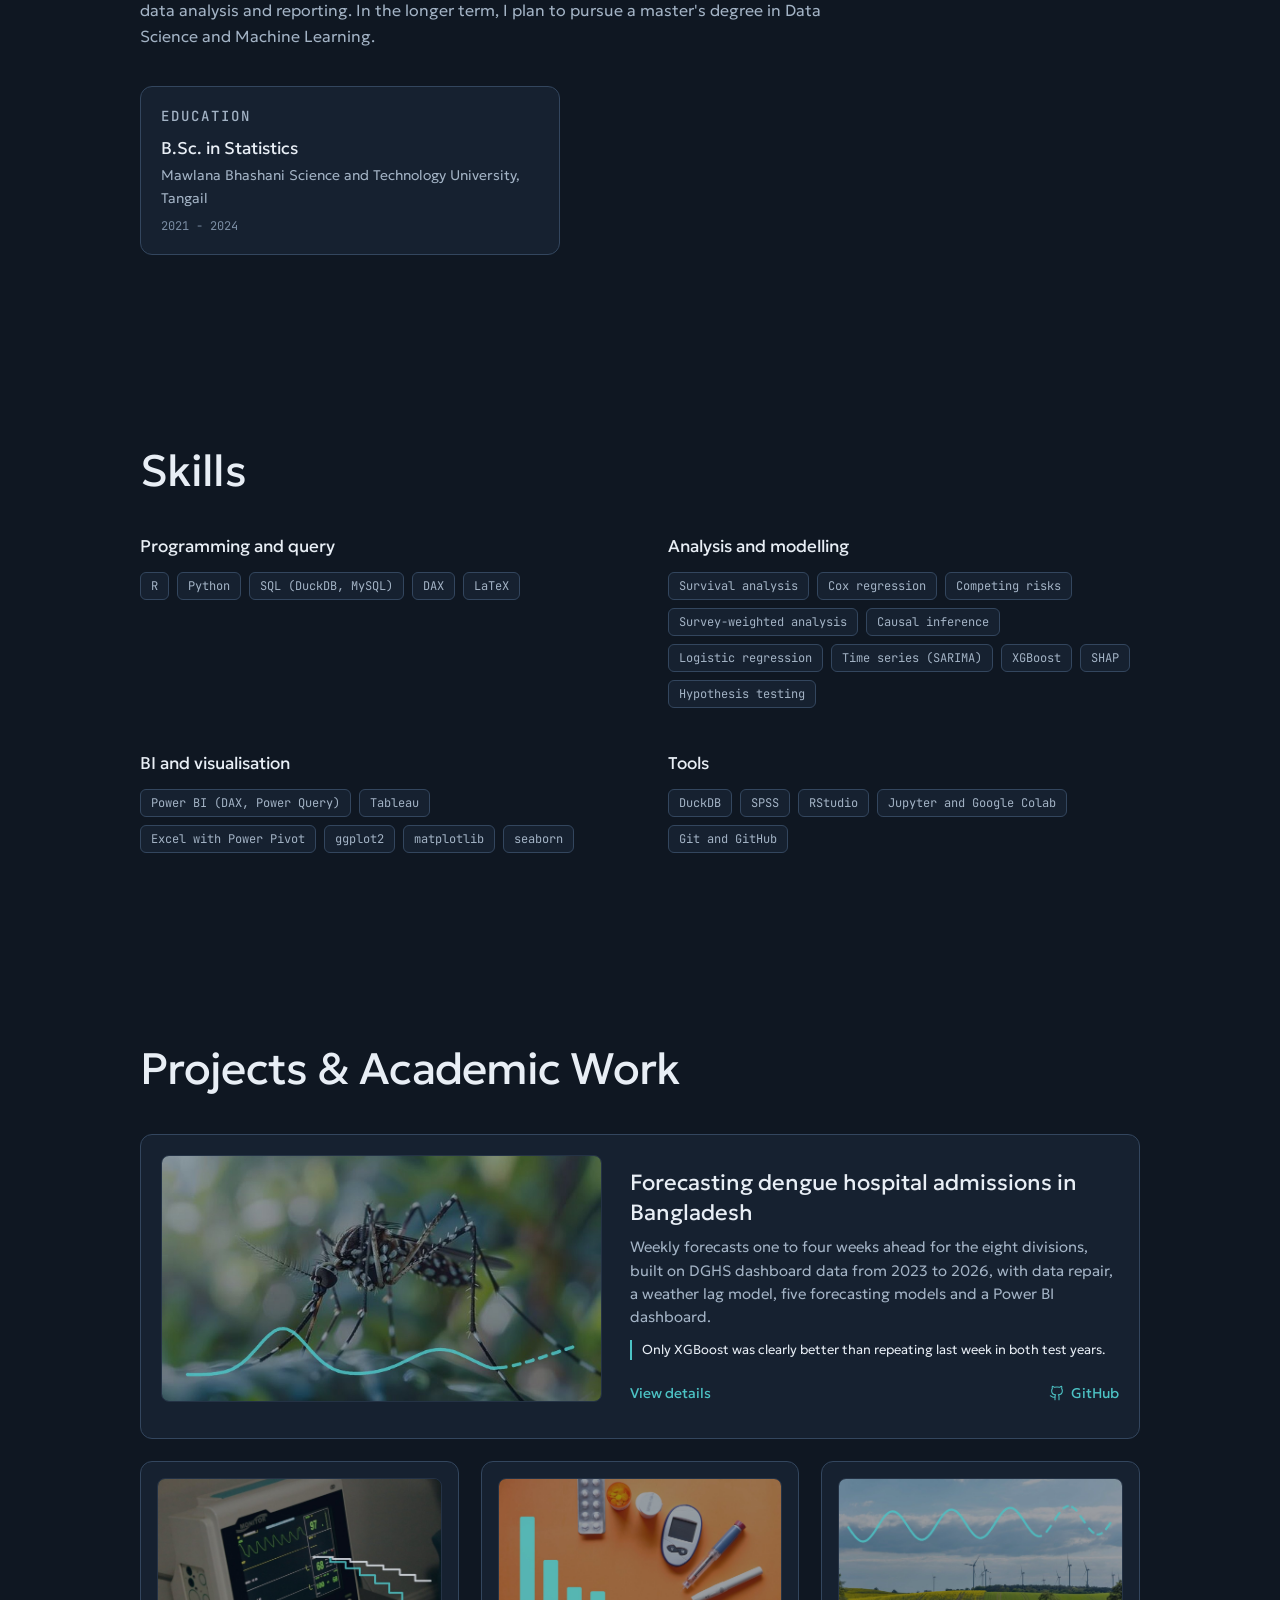
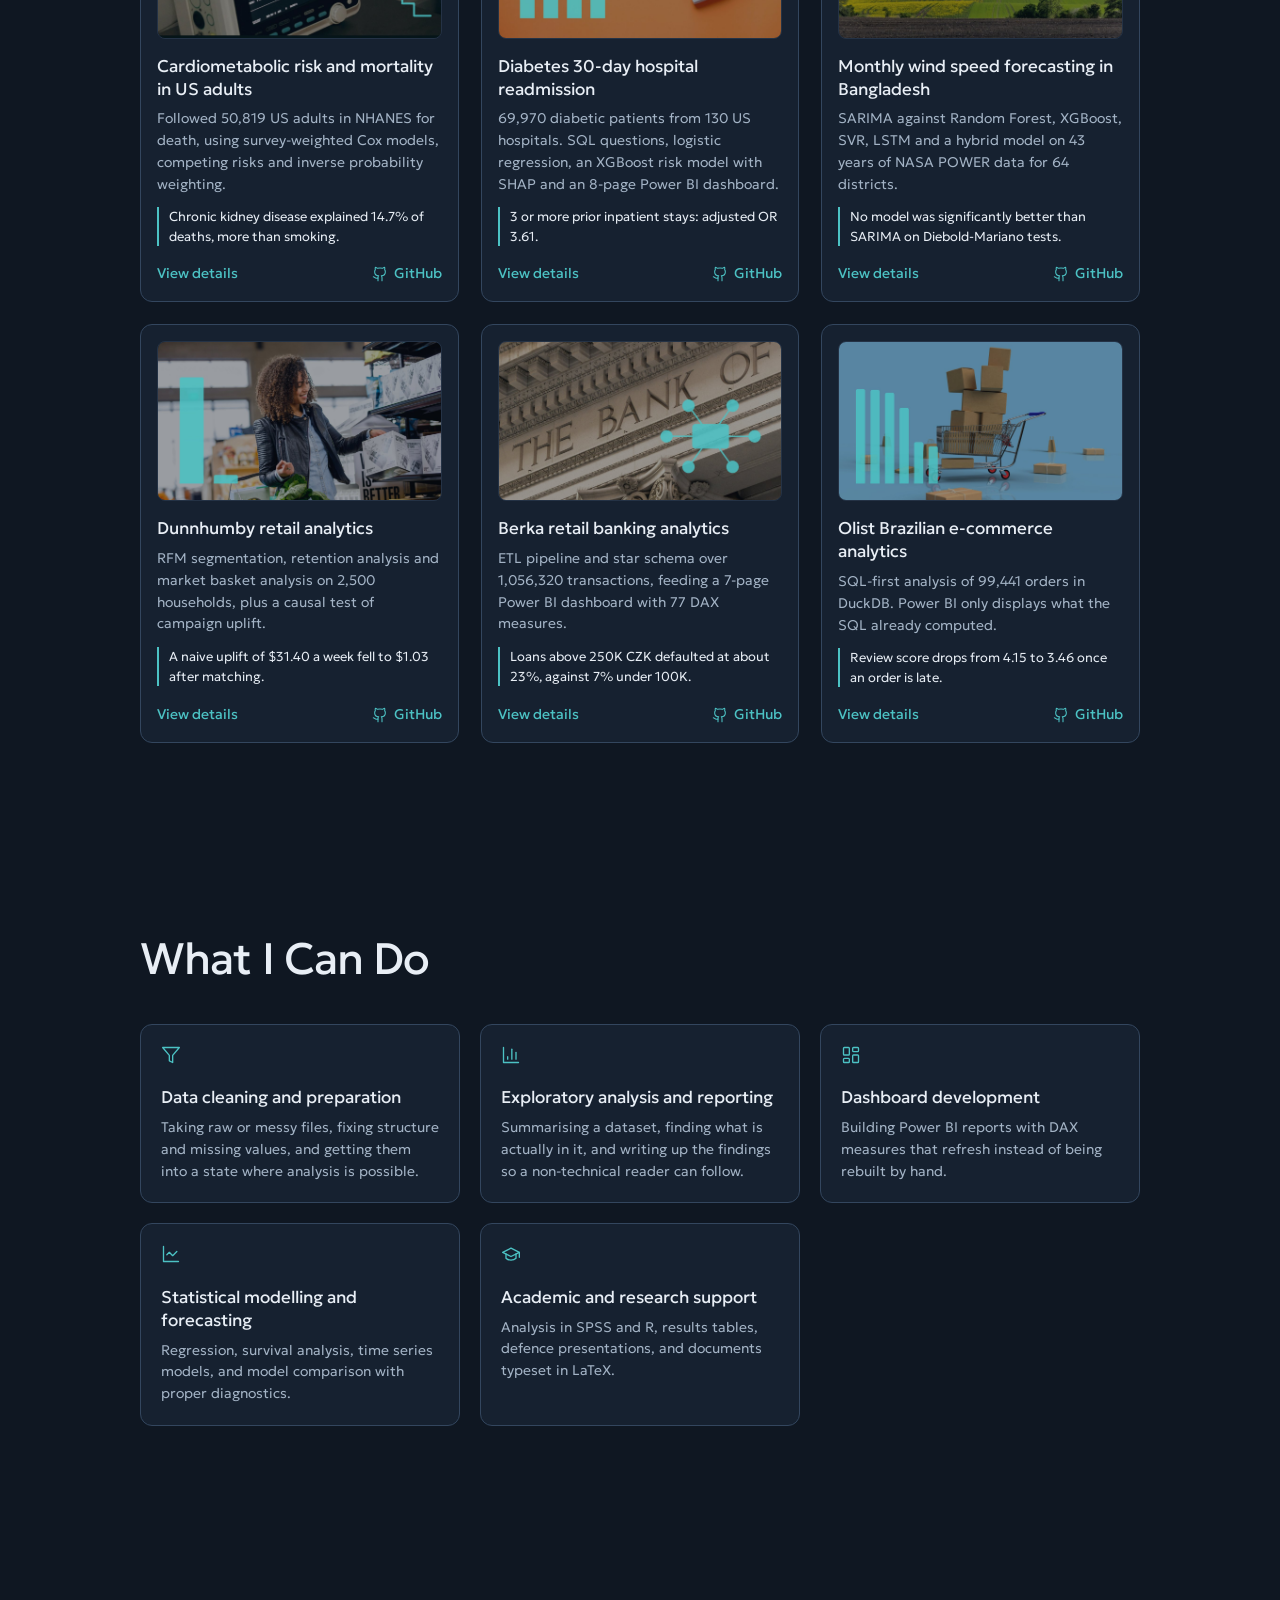
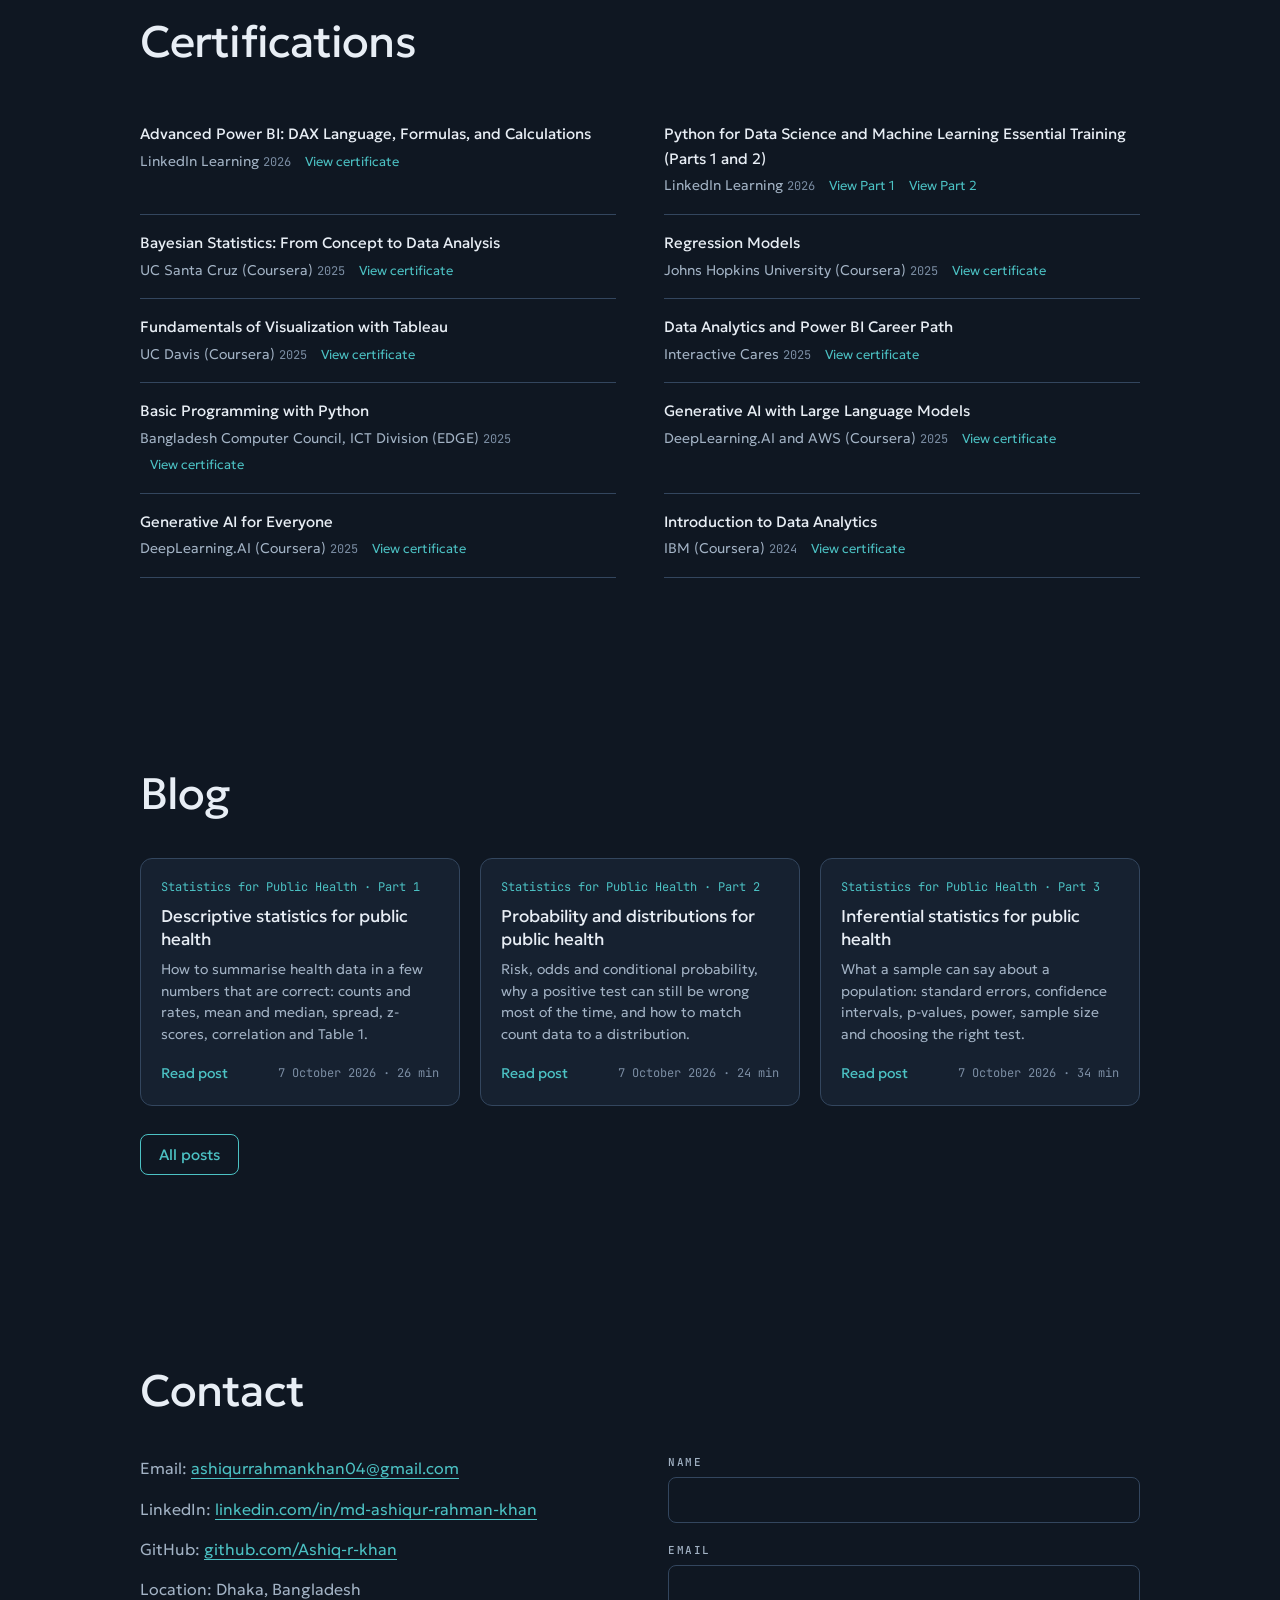
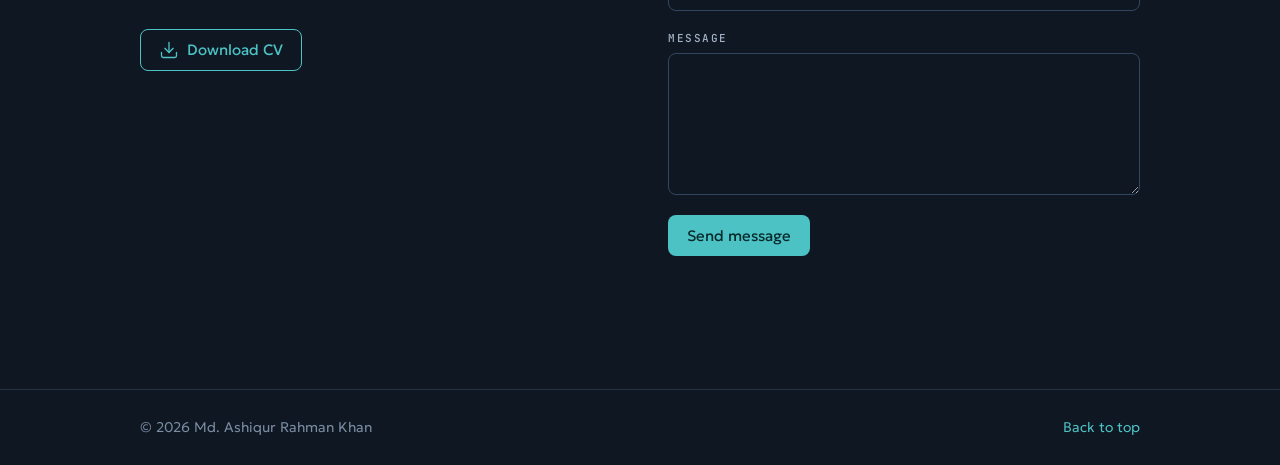
==== commit 2f675a57: "Add blog with three statistics posts" ====
--- a/index.html
+++ b/index.html
@@ -12,7 +12,7 @@
 <meta property="og:url" content="https://ashiq-r-khan.github.io/">
 <meta property="og:image" content="https://ashiq-r-khan.github.io/assets/profile.jpg">
 <link rel="icon" href="assets/favicon.svg" type="image/svg+xml">
-<link rel="stylesheet" href="css/style.css?v=20261006d">
+<link rel="stylesheet" href="css/style.css?v=20261007a">
 </head>
 <body>
 <svg width="0" height="0" style="position:absolute" aria-hidden="true">
@@ -116,6 +116,7 @@
   <section id="blog" class="section wrap" hidden>
     <h2>Blog</h2>
     <div id="post-list" class="posts"></div>
+    <p class="more"><a class="btn btn--outline" href="blog/index.html">All posts</a></p>
   </section>
   <section id="contact" class="section wrap">
     <h2>Contact</h2>
@@ -144,7 +145,7 @@
 <footer class="footer">
   <div class="wrap"><p>© <span id="year">2026</span> Md. Ashiqur Rahman Khan</p><p><a href="#home">Back to top</a></p></div>
 </footer>
-<script src="data/site.js?v=20261006d"></script>
-<script src="js/main.js?v=20261006d"></script>
+<script src="data/site.js?v=20261007a"></script>
+<script src="js/main.js?v=20261007a"></script>
 </body>
 </html>
--- a/css/style.css
+++ b/css/style.css
@@ -88,11 +88,17 @@
 .certs span{font-size:14px;color:var(--muted)}
 .certs a{font-size:13px;margin-left:10px;white-space:nowrap}
 .certs em{font:400 12px var(--mono);color:var(--dim)}
-.posts{display:grid;grid-template-columns:repeat(2,minmax(0,1fr));gap:20px}
-.post time{font:400 12px var(--mono);color:var(--dim)}
-.post h3{margin:8px 0}
-.post p{font-size:14px;line-height:1.55;color:var(--muted);margin-bottom:14px}
-.post a{font-size:14px;font-weight:400}
+.posts{display:grid;grid-template-columns:repeat(3,minmax(0,1fr));gap:20px}
+.post{display:flex;flex-direction:column;transition:border-color .15s}
+.post:hover{border-color:var(--accent)}
+.post__series{font:400 12px var(--mono);color:var(--accent);margin-bottom:10px}
+.post h3{margin-bottom:8px}
+.post h3 a{color:var(--text)}
+.post__excerpt{font-size:14px;line-height:1.55;color:var(--muted);margin-bottom:16px}
+.post__foot{display:flex;justify-content:space-between;align-items:center;margin-top:auto;font-size:14px}
+.post__foot a{font-weight:400}
+.post__foot span{font:400 12px var(--mono);color:var(--dim)}
+.more{margin-top:28px}
 .contact{display:grid;grid-template-columns:minmax(0,1fr) minmax(0,1fr);gap:56px}
 .contact__links p{margin-bottom:14px;color:var(--muted);overflow-wrap:anywhere}
 .contact__links a:not(.btn){border-bottom:1px solid currentColor}
@@ -140,7 +146,98 @@
 .pp__pager{display:flex;justify-content:space-between;gap:20px;margin-top:72px;padding-top:28px;border-top:1px solid var(--line);font-weight:400}
 .pp__pager a{display:inline-flex;align-items:center;gap:6px}
 .pp__pager a:last-child{text-align:right}
-@media (prefers-reduced-motion:reduce){html{scroll-behavior:auto}.project{transition:none}}
+.blog{padding-block:40px 96px}
+.blog h1,.art h1{font-size:clamp(30px,4.2vw,44px);line-height:1.1;margin-bottom:18px}
+.blog__intro{font-size:17px;color:var(--muted);max-width:40em}
+.series{margin-top:56px}
+.series__head{display:flex;justify-content:space-between;align-items:flex-end;gap:16px 32px;flex-wrap:wrap;border-top:1px solid var(--accent);padding-top:20px;margin-bottom:24px}
+.series__head h2{font-size:clamp(22px,3vw,28px);margin-bottom:8px}
+.series__head p{color:var(--muted);max-width:40em}
+.series__head .btn .icon{width:18px;height:18px}
+.art{padding-block:40px 96px}
+.art__head{max-width:46em;padding-bottom:36px;margin-bottom:44px;border-bottom:1px solid var(--line)}
+.art__head .pp__intro{margin-bottom:18px}
+.art__meta{font:400 12px var(--mono);color:var(--dim)}
+.art__grid{display:grid;grid-template-columns:minmax(0,1fr) 216px;gap:56px;align-items:start}
+.toc{order:2;position:sticky;top:84px;max-height:calc(100vh - 108px);overflow:auto;font-size:14px}
+.toc summary{font:500 11px var(--mono);letter-spacing:.14em;text-transform:uppercase;color:var(--dim);margin-bottom:12px;list-style:none;pointer-events:none}
+.toc summary::-webkit-details-marker{display:none}
+.toc a{display:block;padding:5px 0 5px 14px;border-left:1px solid var(--line-strong);color:var(--muted);line-height:1.4}
+.toc a:hover{color:var(--text);text-decoration:none}
+.toc a[aria-current]{color:var(--accent);border-color:var(--accent)}
+.body{min-width:0;font-size:17px;line-height:1.7;color:#c9d4e0}
+.body>*+*{margin-top:20px}
+.body h2{font-size:clamp(24px,3.2vw,30px);margin-top:72px;color:var(--text);scroll-margin-top:80px}
+.body h2:first-child{margin-top:0}
+.body h3{font:500 19px/1.35 var(--sans);margin-top:40px;color:var(--text)}
+.body strong{font-weight:500;color:var(--text)}
+.body ul,.body ol{padding-left:24px}
+.body ul{list-style:disc}
+.body li+li{margin-top:8px}
+.body li::marker{color:var(--dim)}
+.body a{border-bottom:1px solid rgba(76,194,196,.45)}
+.body a:hover{text-decoration:none;border-color:var(--accent)}
+.body .katex{font-size:1.06em}
+.body td .katex-html{white-space:nowrap}
+.body .katex-display{margin:.2em 0;padding:6px 0;overflow-x:auto;overflow-y:hidden}
+.box{--bx:var(--line-strong);background:var(--surface);border:1px solid var(--line);border-left:3px solid var(--bx);border-radius:10px;padding:18px 22px}
+.box>*+*{margin-top:12px}
+.box__label{display:flex;flex-wrap:wrap;align-items:center;gap:6px 12px;font:500 11px/1.5 var(--mono);letter-spacing:.14em;text-transform:uppercase;color:var(--bx)}
+.box__tag{font:400 11px var(--mono);letter-spacing:0;text-transform:none;color:var(--muted);border:1px solid var(--line-strong);border-radius:99px;padding:1px 10px}
+.box--simple{--bx:#4cc2c4}
+.box--example{--bx:#8fcf7c}
+.box--mistake{--bx:#f2917a}
+.box--remember{--bx:#e3b558}
+.box--own{--bx:#a79df2}
+.box--note{font-size:14.5px;line-height:1.6;color:var(--muted)}
+.table-wrap{overflow-x:auto;border:1px solid var(--line-strong);border-radius:10px}
+.box .table-wrap{background:var(--bg)}
+.body table{width:100%;border-collapse:collapse;font-size:14.5px;line-height:1.5}
+.body th,.body td{padding:10px 14px;text-align:left;vertical-align:top;border-bottom:1px solid var(--line)}
+.body th{font-weight:500;color:var(--text);background:var(--surface);border-bottom-color:var(--line-strong)}
+.body tr:last-child td{border-bottom:0}
+.t-dense th,.t-dense td{padding-inline:8px}
+.body .right{text-align:right;font-variant-numeric:tabular-nums}
+.body .center{text-align:center}
+.fig{--c1:#1fa8ab;--c2:#d95926;--c3:#9085e9;margin:32px 0 0}
+.fig__scroll{overflow-x:auto}
+.fig svg{display:block;width:100%;min-width:560px;height:auto}
+.fig text{font:300 12.5px var(--sans);fill:var(--muted)}
+.fig .ann{font-size:13px;fill:var(--text)}
+.fig .ttl{font-size:14px;font-weight:500;fill:var(--text)}
+.fig .grid{stroke:var(--line)}
+.fig .axis{stroke:var(--line-strong)}
+.fig .s1{fill:var(--c1)}
+.fig .s2{fill:var(--c2)}
+.fig .s3{fill:var(--c3)}
+.fig .l1,.fig .l2,.fig .l3{fill:none;stroke-width:2;stroke-linecap:round;stroke-linejoin:round}
+.fig .l1{stroke:var(--c1)}
+.fig .l2{stroke:var(--c2)}
+.fig .l3{stroke:var(--c3)}
+.fig .a1{fill:var(--c1);fill-opacity:.16}
+.fig .a1s{fill:var(--c1);fill-opacity:.6}
+.fig .a2{fill:var(--c2);fill-opacity:.16}
+.fig .a2s{fill:var(--c2);fill-opacity:.45}
+.fig .b1{fill:var(--c1);fill-opacity:.12}
+.fig .b2{fill:var(--c1);fill-opacity:.16}
+.fig .b3{fill:var(--c1);fill-opacity:.24}
+.fig .boxr{fill:rgba(31,168,171,.16);stroke:var(--c1);stroke-width:2}
+.fig .ring{stroke:var(--bg);stroke-width:2}
+.fig .mark{stroke:var(--text);stroke-width:1.5}
+.fig .lead{stroke:var(--dim);stroke-width:1}
+.fig .thr{stroke:var(--muted);stroke-width:1;stroke-dasharray:3 4}
+.fig .arrow{stroke:var(--text);stroke-width:1.2;marker-start:url(#ah);marker-end:url(#ah)}
+.fig .ahp{fill:none;stroke:var(--text);stroke-width:1.4}
+.fig .panel{fill:var(--surface);stroke:var(--line)}
+.fig figcaption{margin-top:12px;font-size:14px;line-height:1.55;color:var(--muted)}
+.fig figcaption strong{color:var(--text)}
+.body h2[id=sources]~ol{font-size:15px;line-height:1.65;color:var(--muted)}
+.qa{background:var(--surface);border:1px solid var(--line);border-radius:10px}
+.qa+.qa{margin-top:12px}
+.qa summary{cursor:pointer;padding:14px 20px;color:var(--text)}
+.qa summary::marker{color:var(--accent)}
+.qa p{padding:0 20px 16px;font-size:16px;color:var(--muted)}
+@media (prefers-reduced-motion:reduce){html{scroll-behavior:auto}.project,.post{transition:none}}
 @media (max-width:900px){
 .nav__toggle{display:flex}
 .nav nav{display:none;position:absolute;left:0;right:0;top:100%;flex-direction:column;gap:0;background:var(--bg);border-bottom:1px solid var(--line);padding:6px 24px 14px}
@@ -153,6 +250,12 @@
 .contact{gap:40px}
 .pp__head{grid-template-columns:1fr;gap:28px;align-content:start}
 .pp__cover{order:-1}
+.posts{grid-template-columns:repeat(2,minmax(0,1fr))}
+.art__grid{grid-template-columns:1fr;gap:32px}
+.toc{order:0;position:static;max-height:none;border:1px solid var(--line-strong);border-radius:10px;padding:12px 16px}
+.toc summary{margin:0;pointer-events:auto;cursor:pointer;list-style:revert}
+.toc summary::-webkit-details-marker{display:revert}
+.toc nav{margin-top:12px}
 }
 @media (max-width:640px){
 .pp__overview,.pp__findings,.pp__shots{grid-template-columns:1fr}
@@ -167,4 +270,10 @@
 .skills{gap:32px}
 h2{margin-bottom:28px}
 .footer .wrap{flex-direction:column;gap:6px}
+.body{font-size:16px}
+.body h2{margin-top:56px}
+.box{padding:16px}
+.body th,.body td{padding:9px 12px}
+.t-mid table{min-width:440px}
+.t-wide table{min-width:620px}
 }
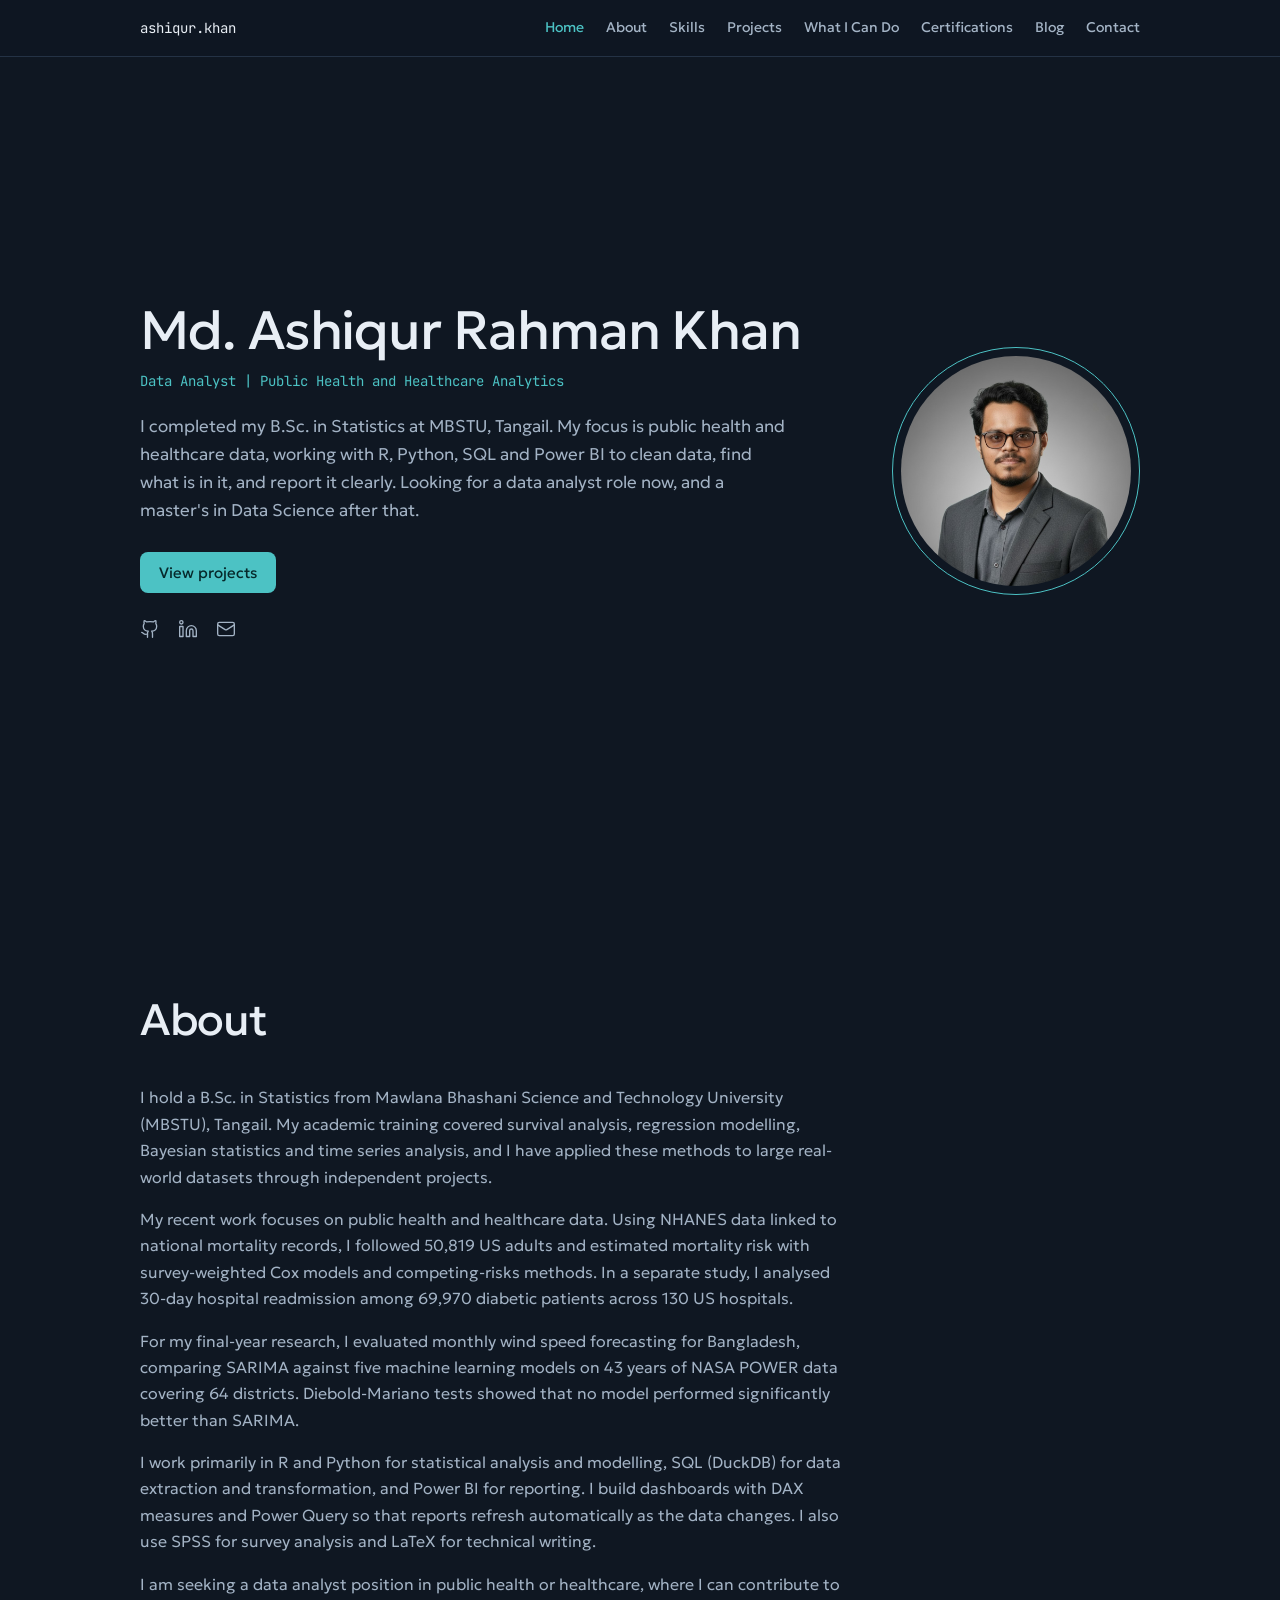
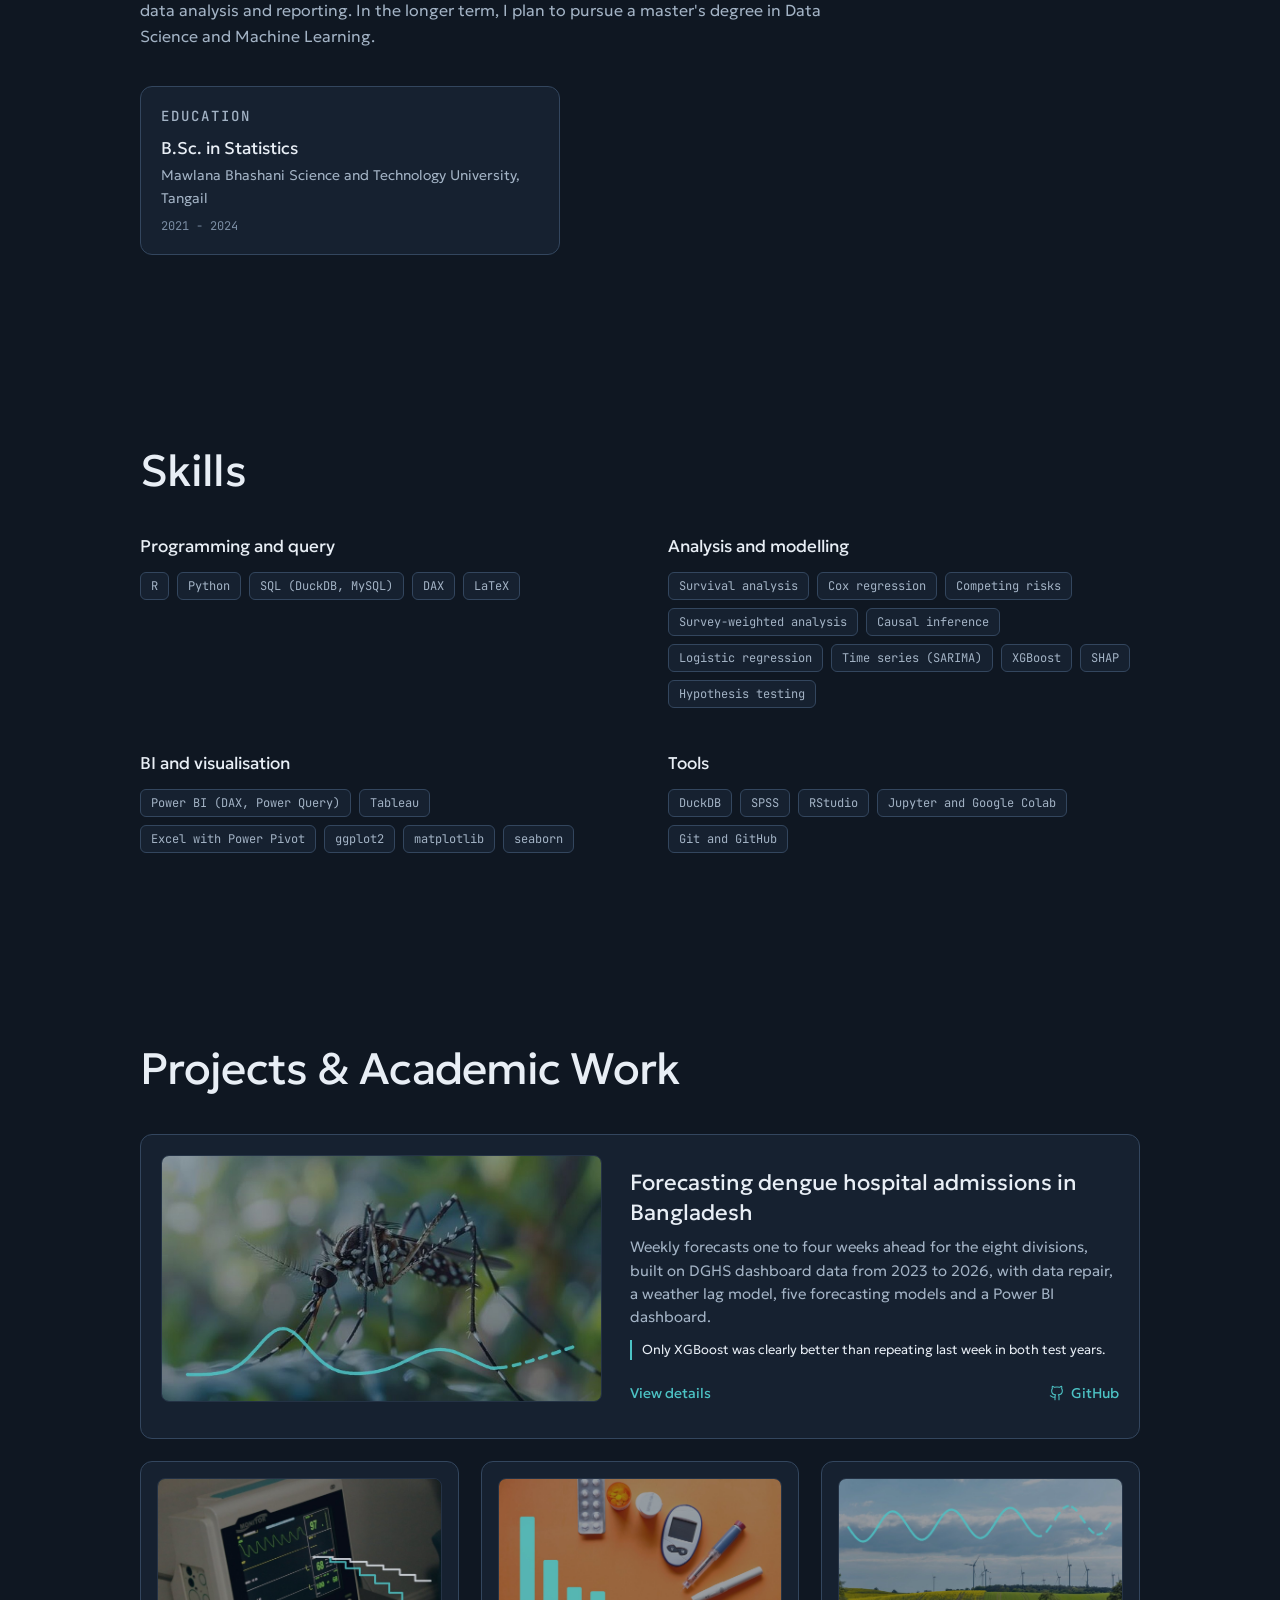
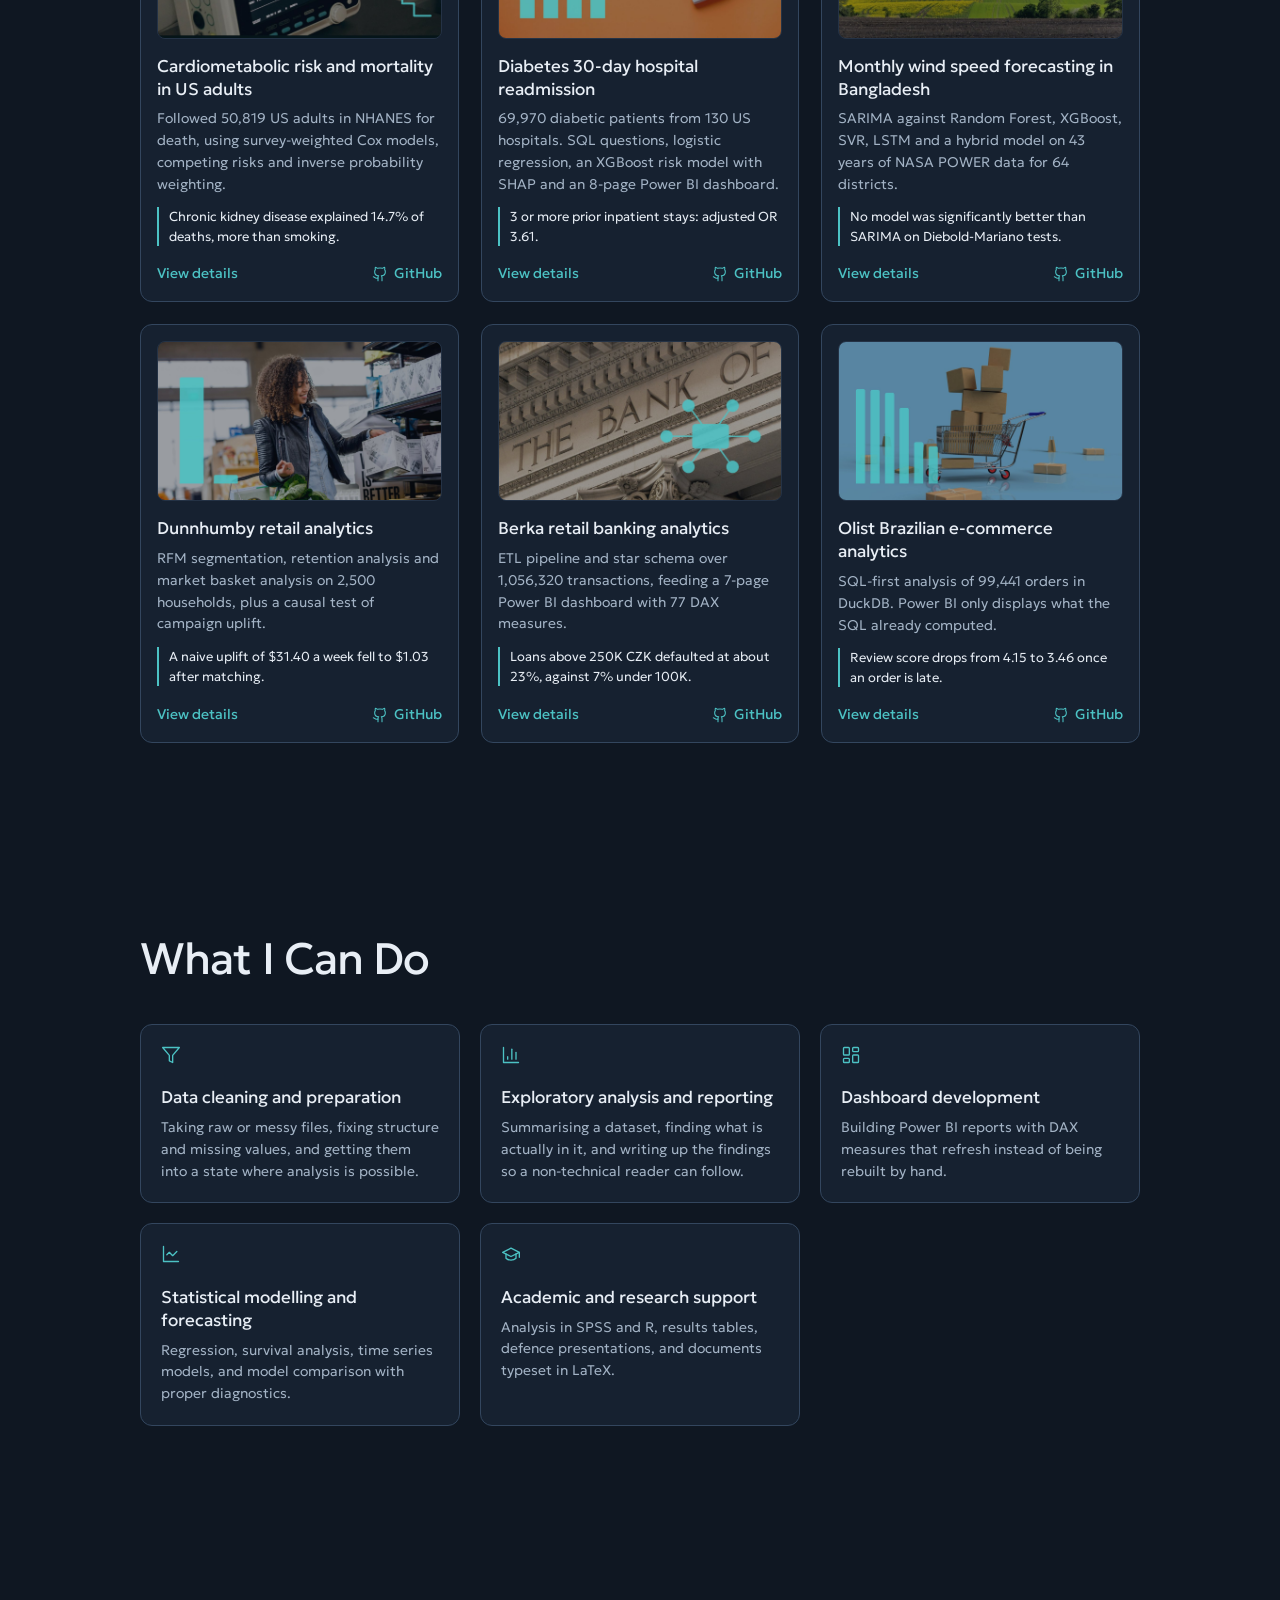
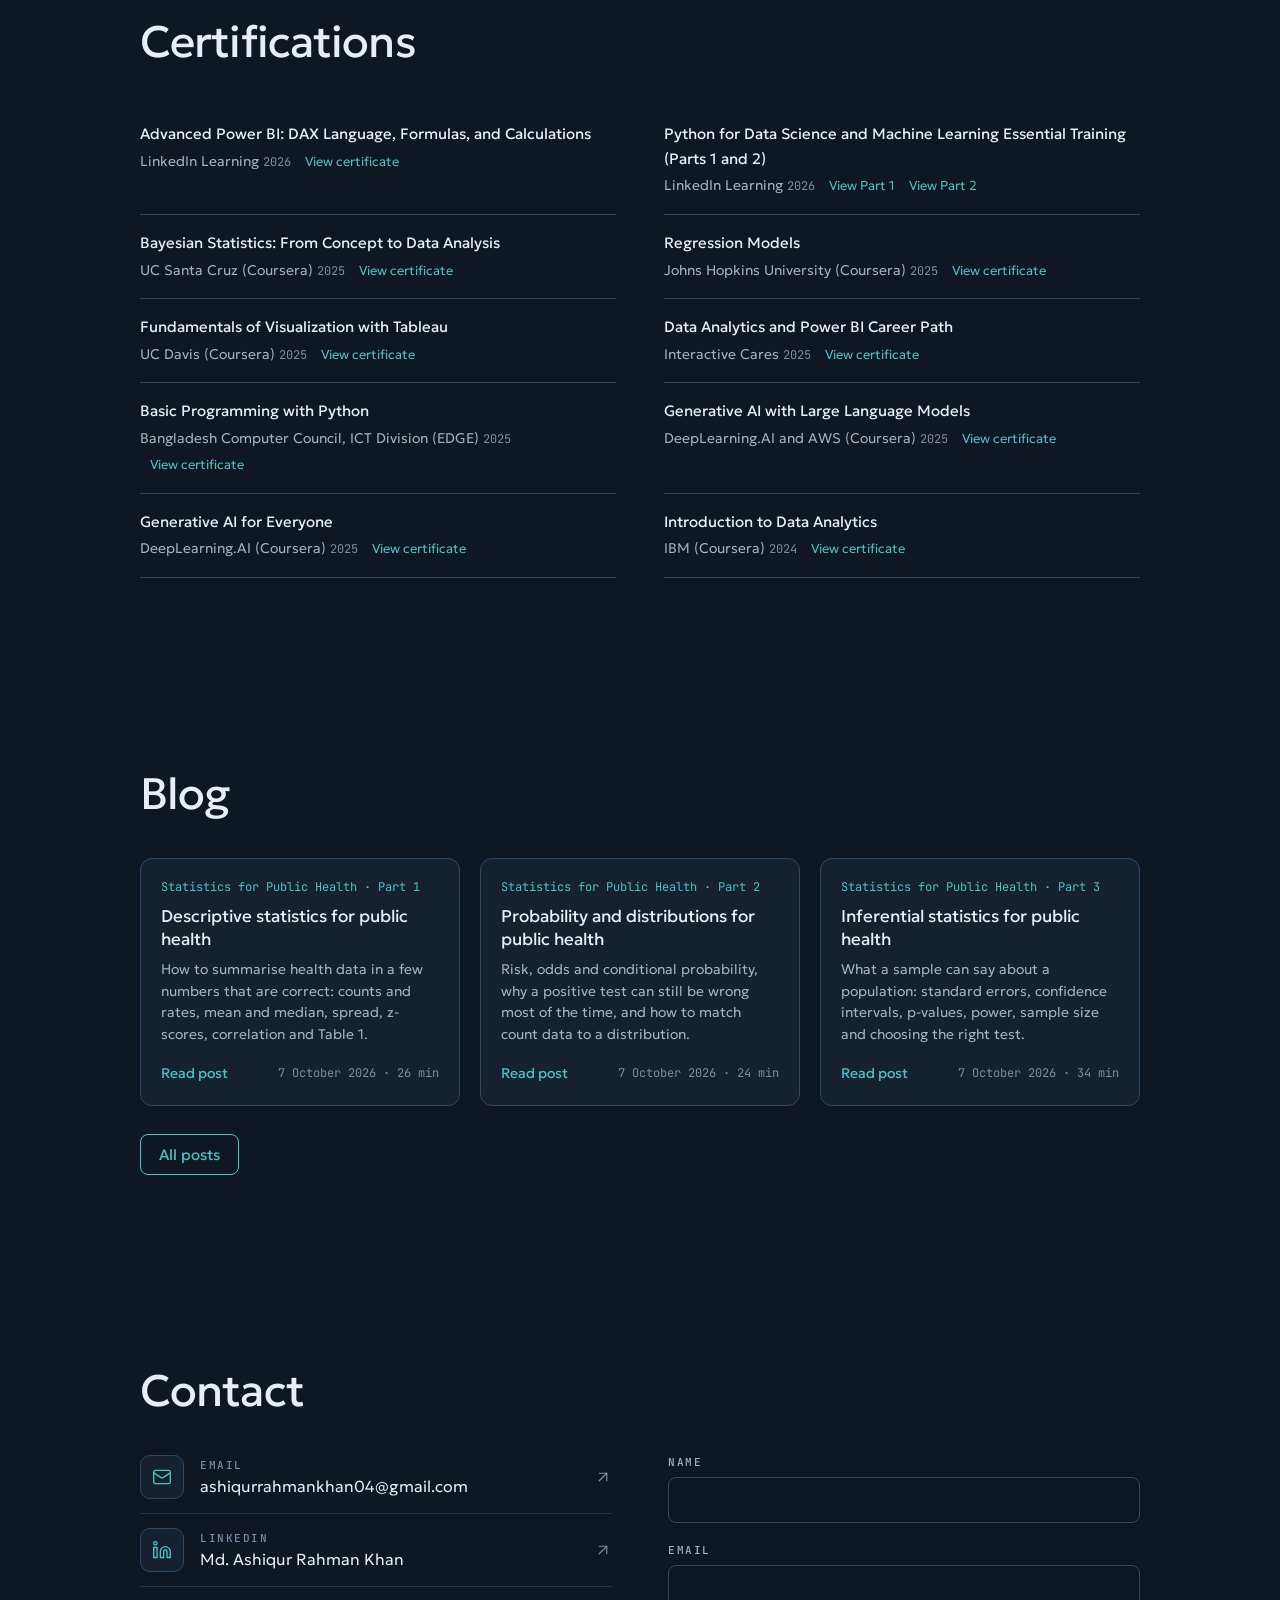
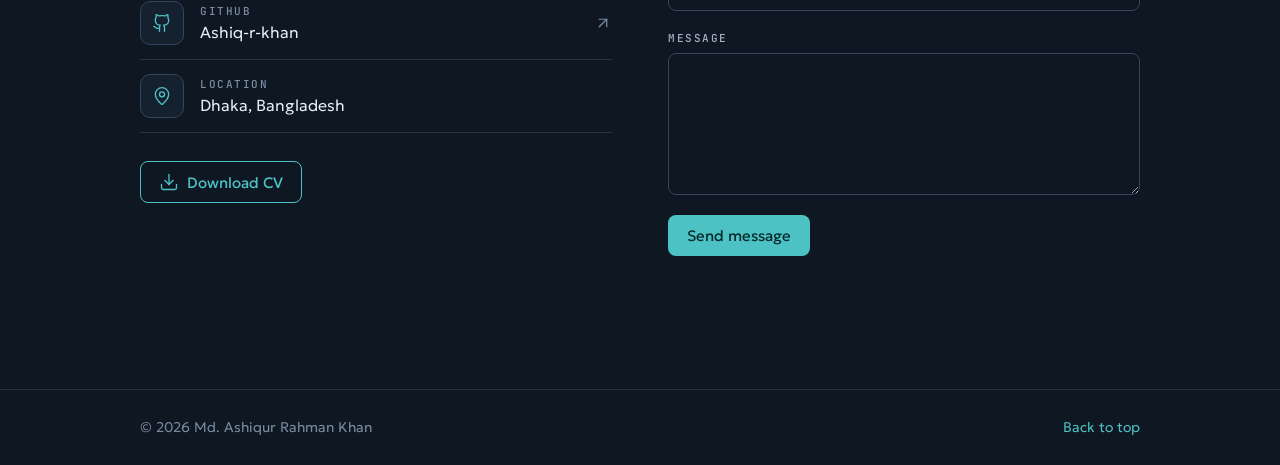
==== commit d9095eb9: "Restyle contact details as icon rows" ====
--- a/index.html
+++ b/index.html
@@ -12,7 +12,7 @@
 <meta property="og:url" content="https://ashiq-r-khan.github.io/">
 <meta property="og:image" content="https://ashiq-r-khan.github.io/assets/profile.jpg">
 <link rel="icon" href="assets/favicon.svg" type="image/svg+xml">
-<link rel="stylesheet" href="css/style.css?v=20261007a">
+<link rel="stylesheet" href="css/style.css?v=20261007c">
 </head>
 <body>
 <svg width="0" height="0" style="position:absolute" aria-hidden="true">
@@ -26,6 +26,8 @@
     <symbol id="i-grid" viewBox="0 0 24 24"><rect width="7" height="9" x="3" y="3" rx="1"/><rect width="7" height="5" x="14" y="3" rx="1"/><rect width="7" height="9" x="14" y="12" rx="1"/><rect width="7" height="5" x="3" y="16" rx="1"/></symbol>
     <symbol id="i-line" viewBox="0 0 24 24"><path d="M3 3v18h18"/><path d="m19 9-5 5-4-4-3 3"/></symbol>
     <symbol id="i-cap" viewBox="0 0 24 24"><path d="M22 10v6"/><path d="M2 10l10-5 10 5-10 5z"/><path d="M6 12v5c3 3 9 3 12 0v-5"/></symbol>
+    <symbol id="i-pin" viewBox="0 0 24 24"><path d="M20 10c0 5-5.5 10.2-7.4 11.8a1 1 0 0 1-1.2 0C9.5 20.2 4 15 4 10a8 8 0 0 1 16 0"/><circle cx="12" cy="10" r="3"/></symbol>
+    <symbol id="i-arrow" viewBox="0 0 24 24"><path d="M7 7h10v10"/><path d="M7 17 17 7"/></symbol>
     <symbol id="i-menu" viewBox="0 0 24 24"><path d="M4 6h16M4 12h16M4 18h16"/></symbol>
   </defs>
 </svg>
@@ -122,10 +124,10 @@
     <h2>Contact</h2>
     <div class="contact">
       <div class="contact__links">
-        <p>Email: <a class="js-mail js-mail-text" href="#contact"></a></p>
-        <p>LinkedIn: <a href="https://www.linkedin.com/in/md-ashiqur-rahman-khan-b475b1316/">linkedin.com/in/md-ashiqur-rahman-khan</a></p>
-        <p>GitHub: <a href="https://github.com/Ashiq-r-khan">github.com/Ashiq-r-khan</a></p>
-        <p>Location: Dhaka, Bangladesh</p>
+        <a class="contact__item js-mail" href="#contact"><span class="contact__icon"><svg class="icon"><use href="#i-mail"/></svg></span><span class="contact__text"><span class="contact__label">Email</span><span class="js-mail-text"></span></span><svg class="icon contact__go"><use href="#i-arrow"/></svg></a>
+        <a class="contact__item" href="https://www.linkedin.com/in/md-ashiqur-rahman-khan-b475b1316/" target="_blank" rel="noopener"><span class="contact__icon"><svg class="icon"><use href="#i-linkedin"/></svg></span><span class="contact__text"><span class="contact__label">LinkedIn</span>Md. Ashiqur Rahman Khan</span><svg class="icon contact__go"><use href="#i-arrow"/></svg></a>
+        <a class="contact__item" href="https://github.com/Ashiq-r-khan" target="_blank" rel="noopener"><span class="contact__icon"><svg class="icon"><use href="#i-github"/></svg></span><span class="contact__text"><span class="contact__label">GitHub</span>Ashiq-r-khan</span><svg class="icon contact__go"><use href="#i-arrow"/></svg></a>
+        <div class="contact__item"><span class="contact__icon"><svg class="icon"><use href="#i-pin"/></svg></span><span class="contact__text"><span class="contact__label">Location</span>Dhaka, Bangladesh</span></div>
         <a class="btn btn--outline" id="cv-link" href="assets/CV.pdf" download="Ashiqur_Rahman_Khan_CV.pdf"><svg class="icon"><use href="#i-download"/></svg>Download CV</a>
       </div>
       <form id="contact-form">
@@ -145,7 +147,7 @@
 <footer class="footer">
   <div class="wrap"><p>© <span id="year">2026</span> Md. Ashiqur Rahman Khan</p><p><a href="#home">Back to top</a></p></div>
 </footer>
-<script src="data/site.js?v=20261007a"></script>
-<script src="js/main.js?v=20261007a"></script>
+<script src="data/site.js?v=20261007c"></script>
+<script src="js/main.js?v=20261007c"></script>
 </body>
 </html>
--- a/css/style.css
+++ b/css/style.css
@@ -100,10 +100,16 @@
 .post__foot span{font:400 12px var(--mono);color:var(--dim)}
 .more{margin-top:28px}
 .contact{display:grid;grid-template-columns:minmax(0,1fr) minmax(0,1fr);gap:56px}
-.contact__links p{margin-bottom:14px;color:var(--muted);overflow-wrap:anywhere}
-.contact__links a:not(.btn){border-bottom:1px solid currentColor}
-.contact__links a:not(.btn):hover{text-decoration:none;color:#6bd3d5}
-.contact__links .btn{margin-top:12px}
+.contact__item{display:flex;align-items:center;gap:16px;padding:14px 0;border-bottom:1px solid var(--line);color:var(--text)}
+.contact__item:first-child{padding-top:0}
+a.contact__item:hover{text-decoration:none}
+.contact__icon{display:grid;place-items:center;flex:none;width:44px;height:44px;border-radius:10px;background:var(--surface);border:1px solid var(--line-strong);color:var(--accent);transition:border-color .15s}
+a.contact__item:hover .contact__icon{border-color:var(--accent)}
+.contact__text{min-width:0;overflow-wrap:anywhere;line-height:1.4}
+.contact__label{display:block;font:500 11px var(--mono);letter-spacing:.14em;text-transform:uppercase;color:var(--dim);margin-bottom:3px}
+.contact__go{margin-left:auto;width:18px;height:18px;color:var(--dim);transition:color .15s,transform .15s}
+a.contact__item:hover .contact__go{color:var(--accent);transform:translate(2px,-2px)}
+.contact__links .btn{margin-top:28px}
 form{display:flex;flex-direction:column;align-items:flex-start}
 label{font:500 11px var(--mono);letter-spacing:.14em;text-transform:uppercase;color:var(--muted);margin-bottom:8px}
 input[type=text],input[type=email],textarea{width:100%;font:300 16px/1.5 var(--sans);color:var(--text);background:var(--bg);border:1px solid var(--line-strong);border-radius:8px;padding:10px 14px;margin-bottom:20px;resize:vertical}
@@ -247,7 +253,7 @@
 .hero__photo{width:200px;height:200px;grid-row:1}
 .projects,.services{grid-template-columns:repeat(2,minmax(0,1fr))}
 .section{padding-block:64px}
-.contact{gap:40px}
+.contact{grid-template-columns:1fr;gap:40px}
 .pp__head{grid-template-columns:1fr;gap:28px;align-content:start}
 .pp__cover{order:-1}
 .posts{grid-template-columns:repeat(2,minmax(0,1fr))}
@@ -268,6 +274,9 @@
 .project--wide img{margin-bottom:16px}
 .project--wide h3{font-size:17px}
 .skills{gap:32px}
+.contact__go{display:none}
+.contact__item{gap:12px}
+.contact__text{font-size:15px}
 h2{margin-bottom:28px}
 .footer .wrap{flex-direction:column;gap:6px}
 .body{font-size:16px}
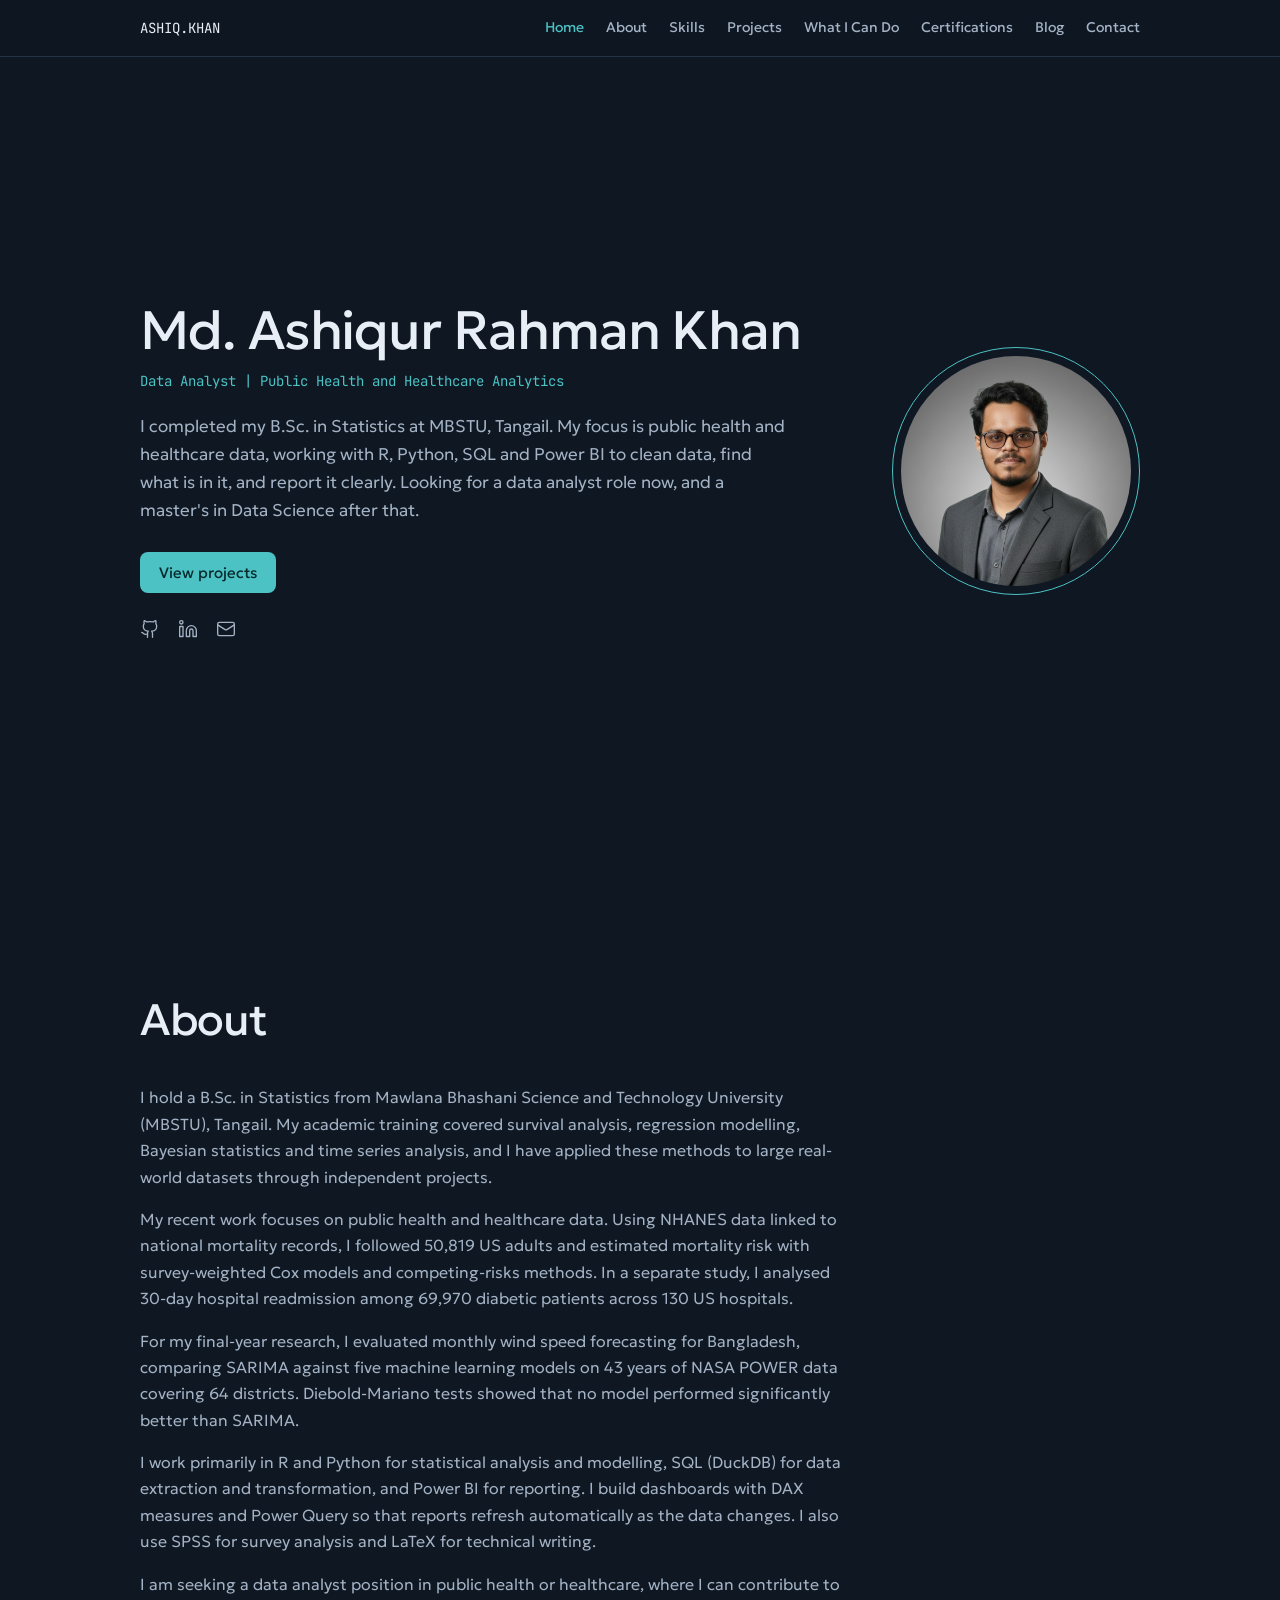
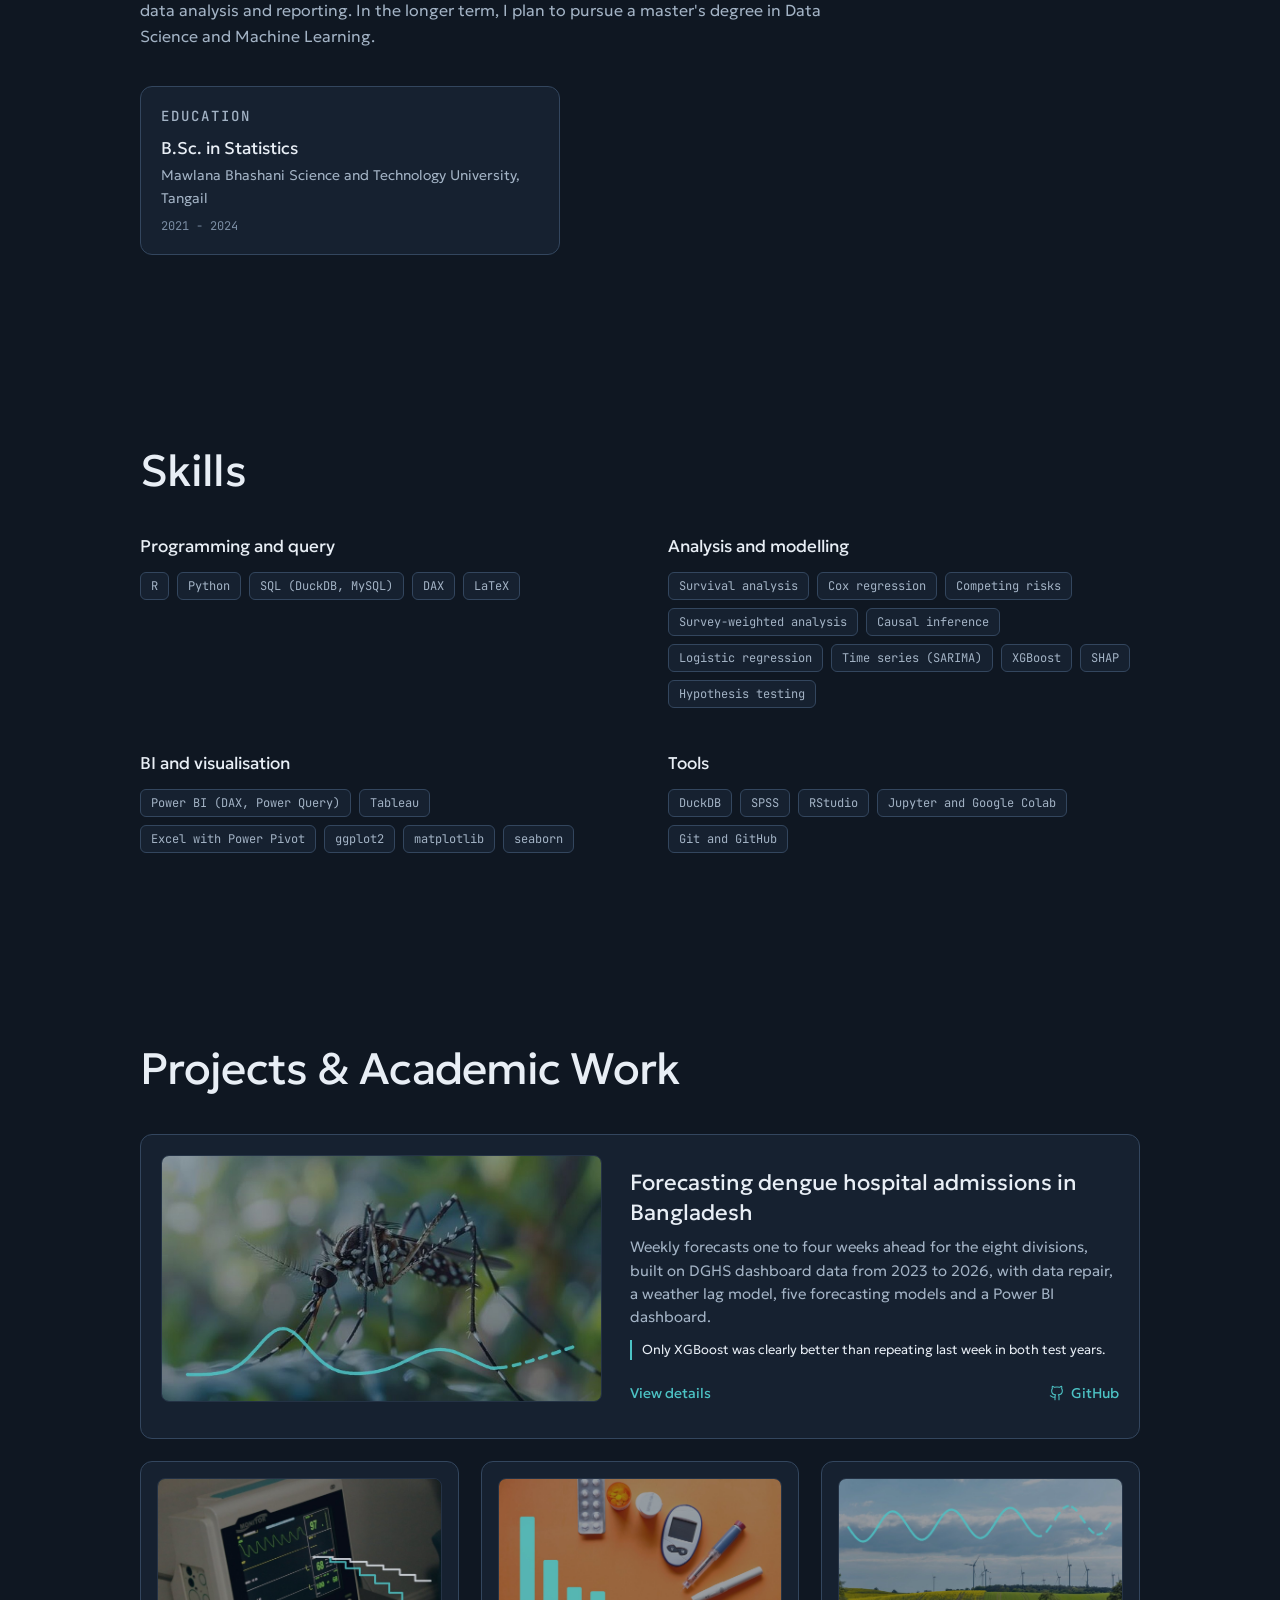
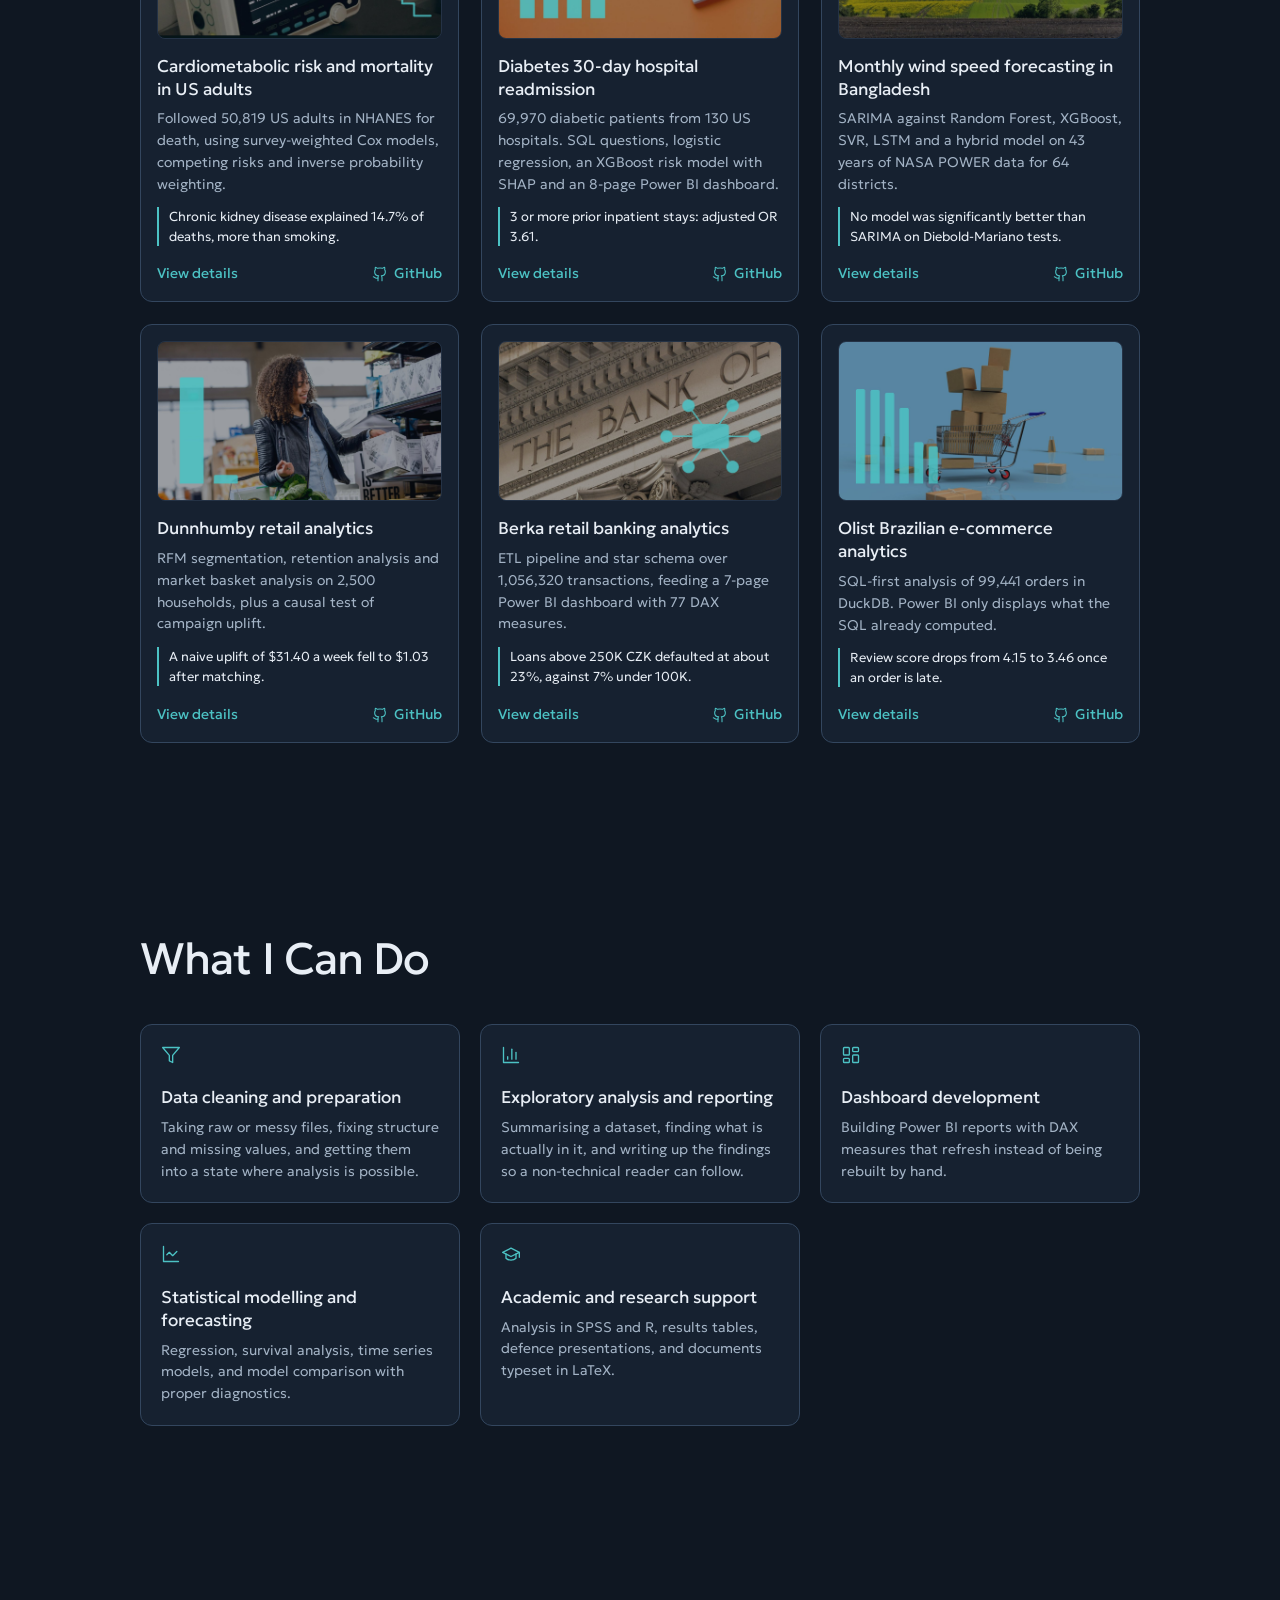
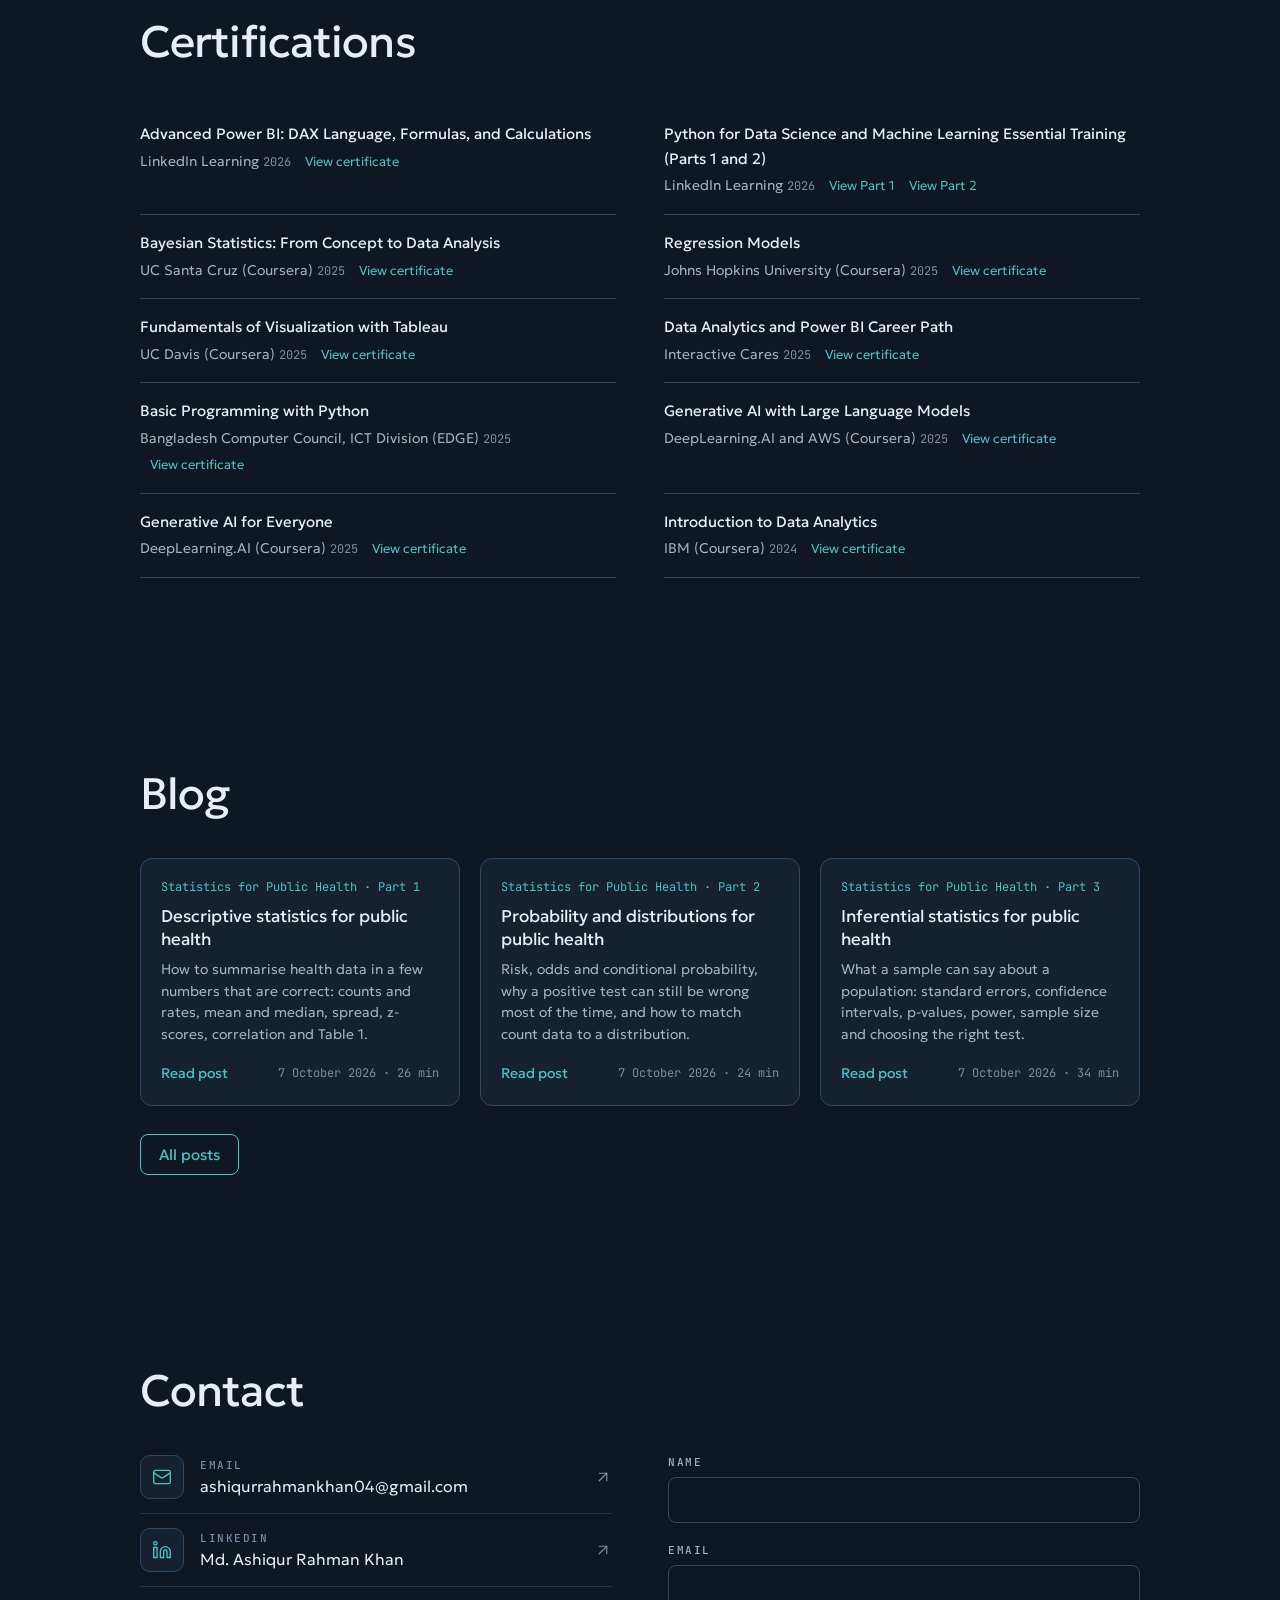
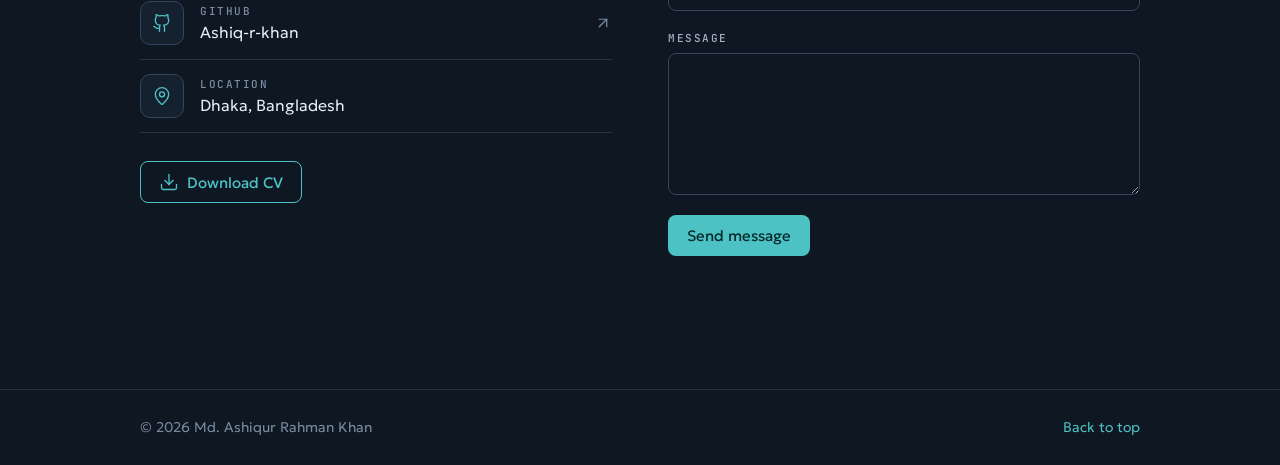
==== commit 59097552: "Change top bar name to ASHIQ.KHAN" ====
--- a/index.html
+++ b/index.html
@@ -34,7 +34,7 @@
 <a class="skip" href="#projects">Skip to projects</a>
 <header class="nav">
   <div class="wrap nav__row">
-    <a class="nav__brand" href="#home">ashiqur.khan</a>
+    <a class="nav__brand" href="#home">ASHIQ.KHAN</a>
     <button class="nav__toggle" aria-label="Open menu" aria-expanded="false" aria-controls="nav-links"><svg class="icon"><use href="#i-menu"/></svg></button>
     <nav id="nav-links" aria-label="Sections">
       <a href="#home">Home</a>
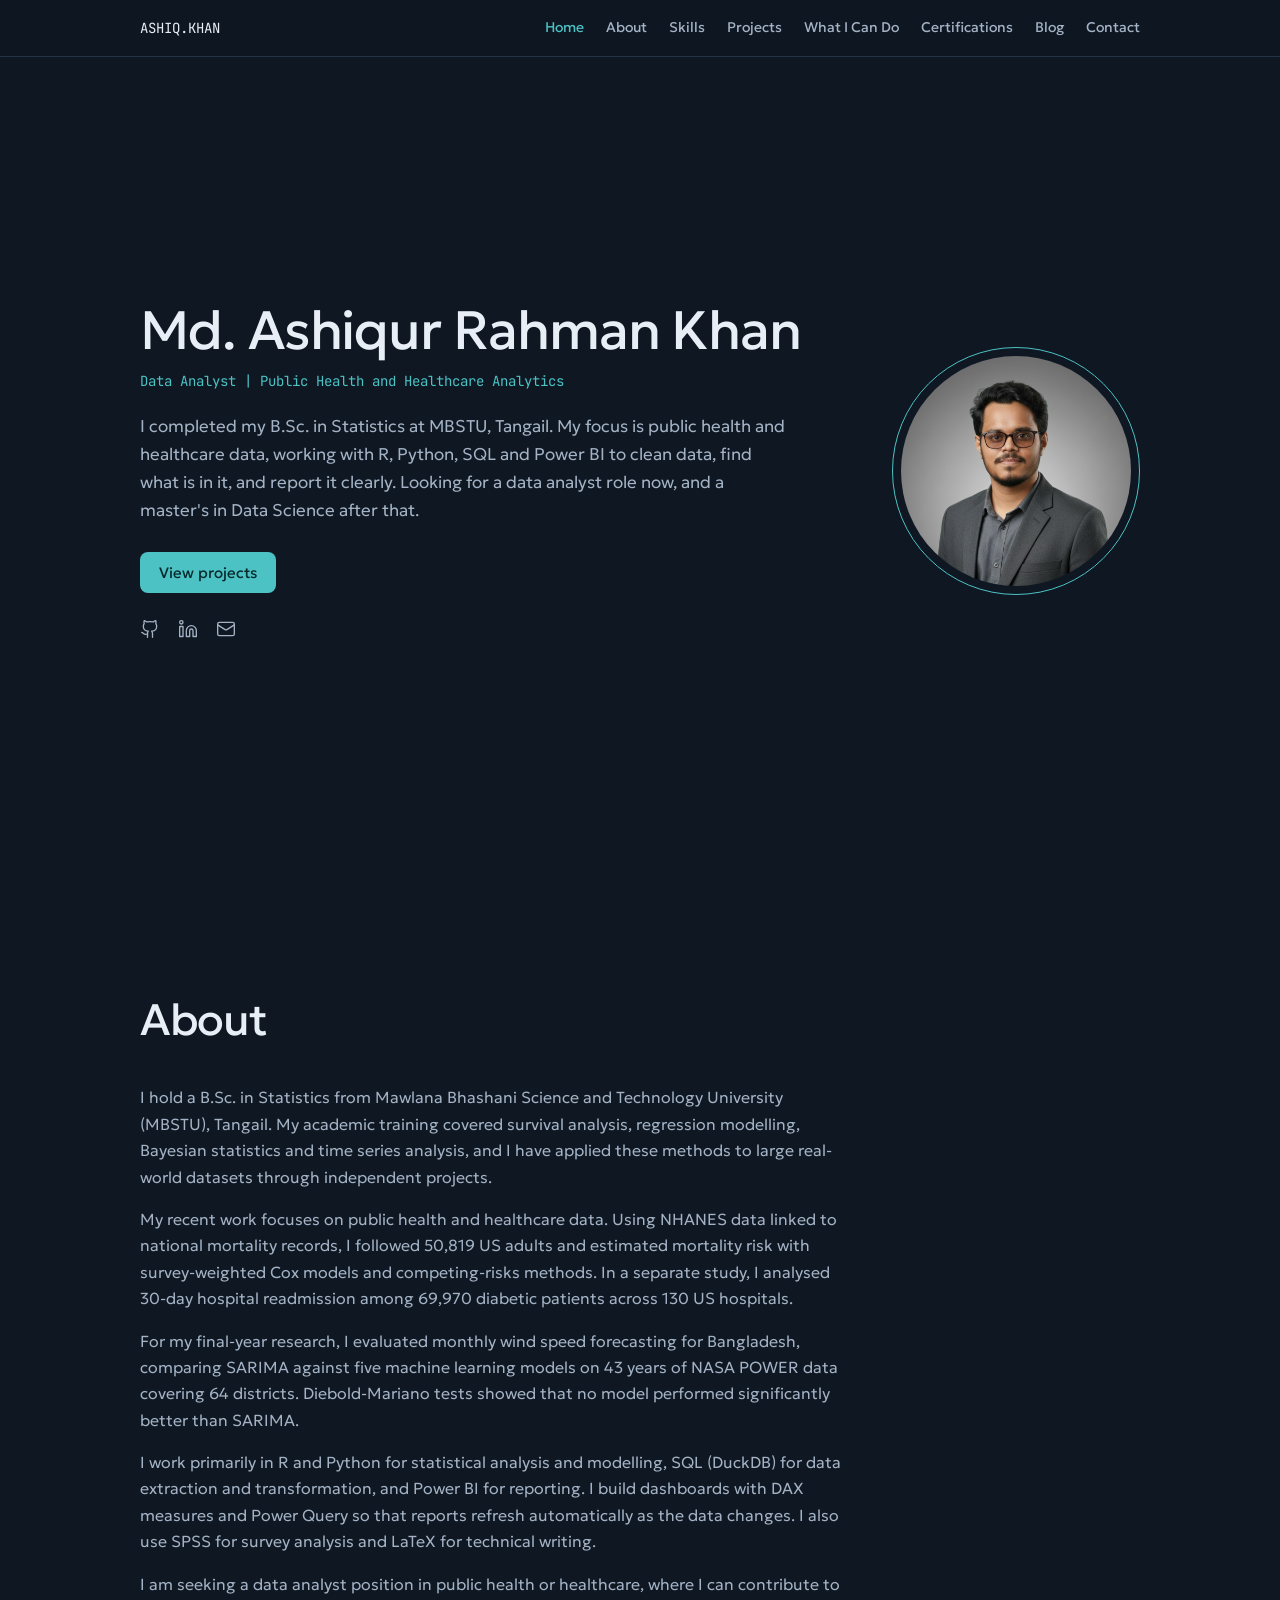
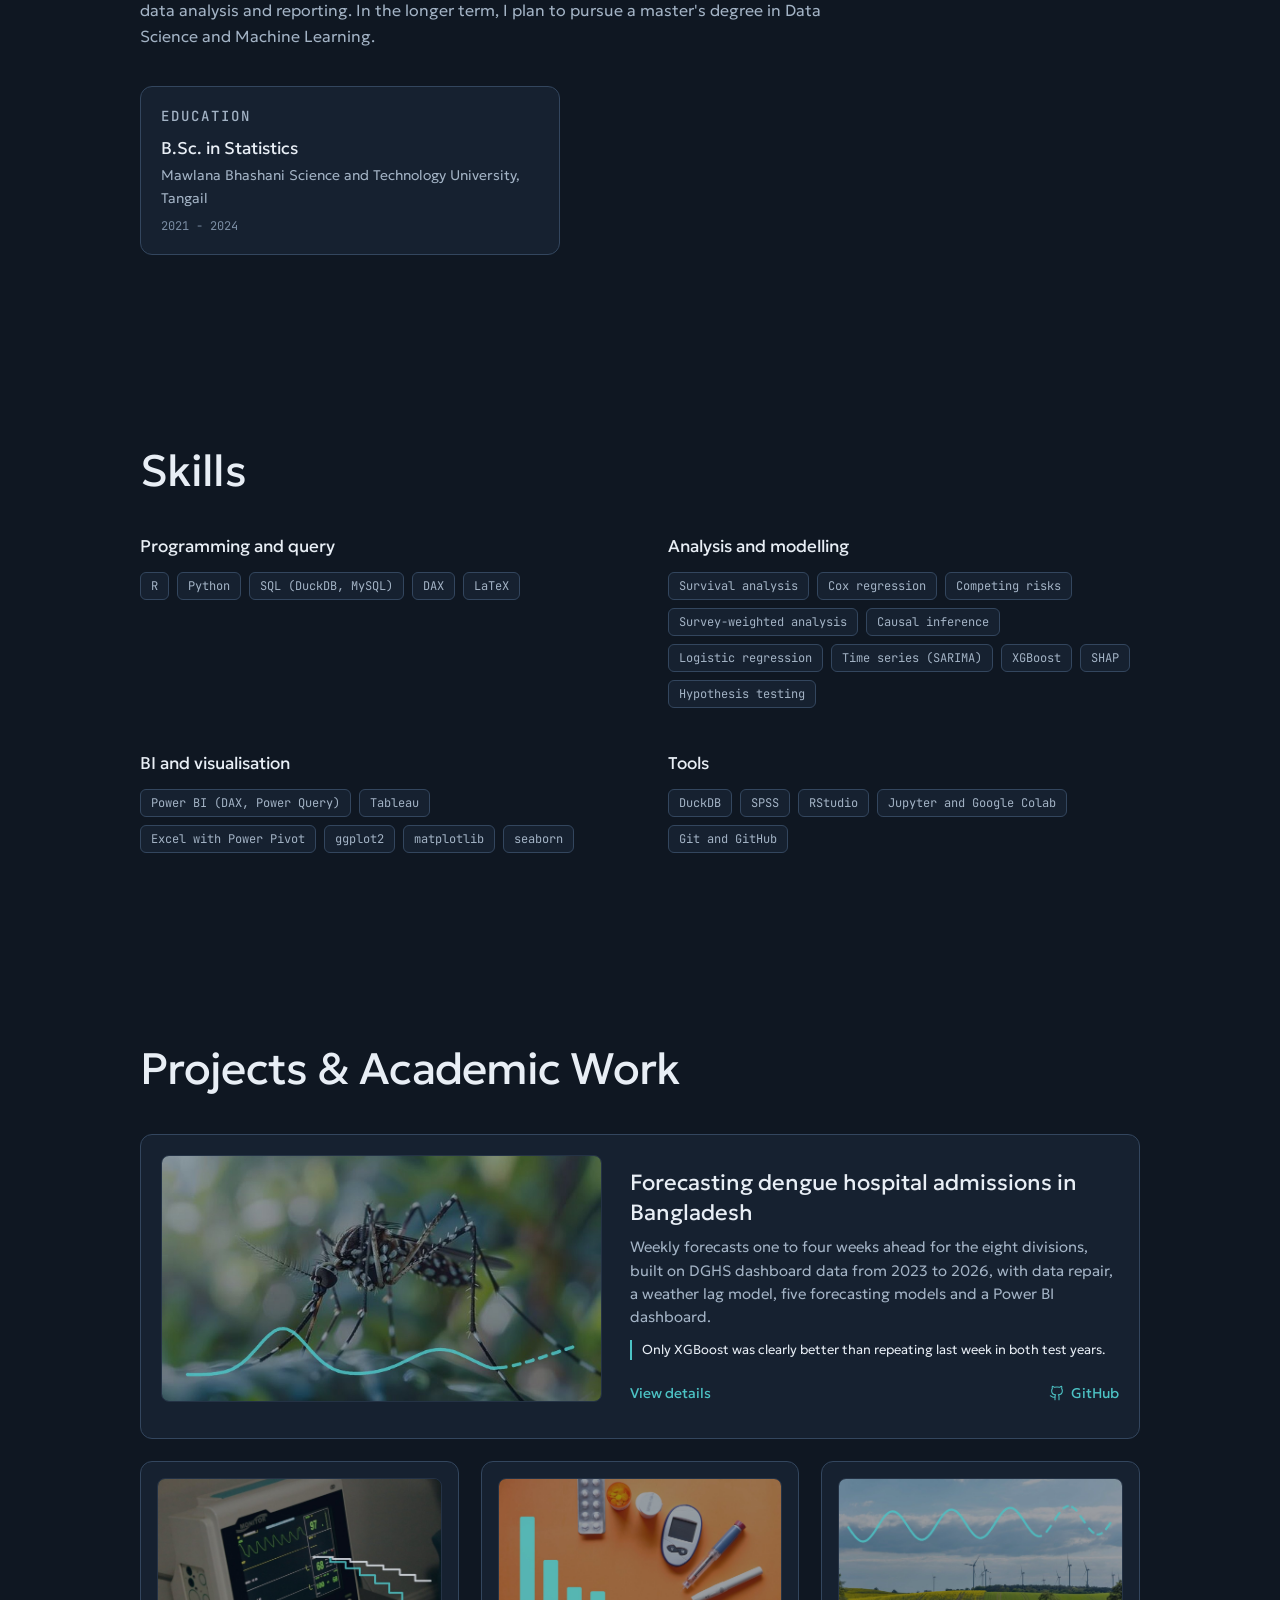
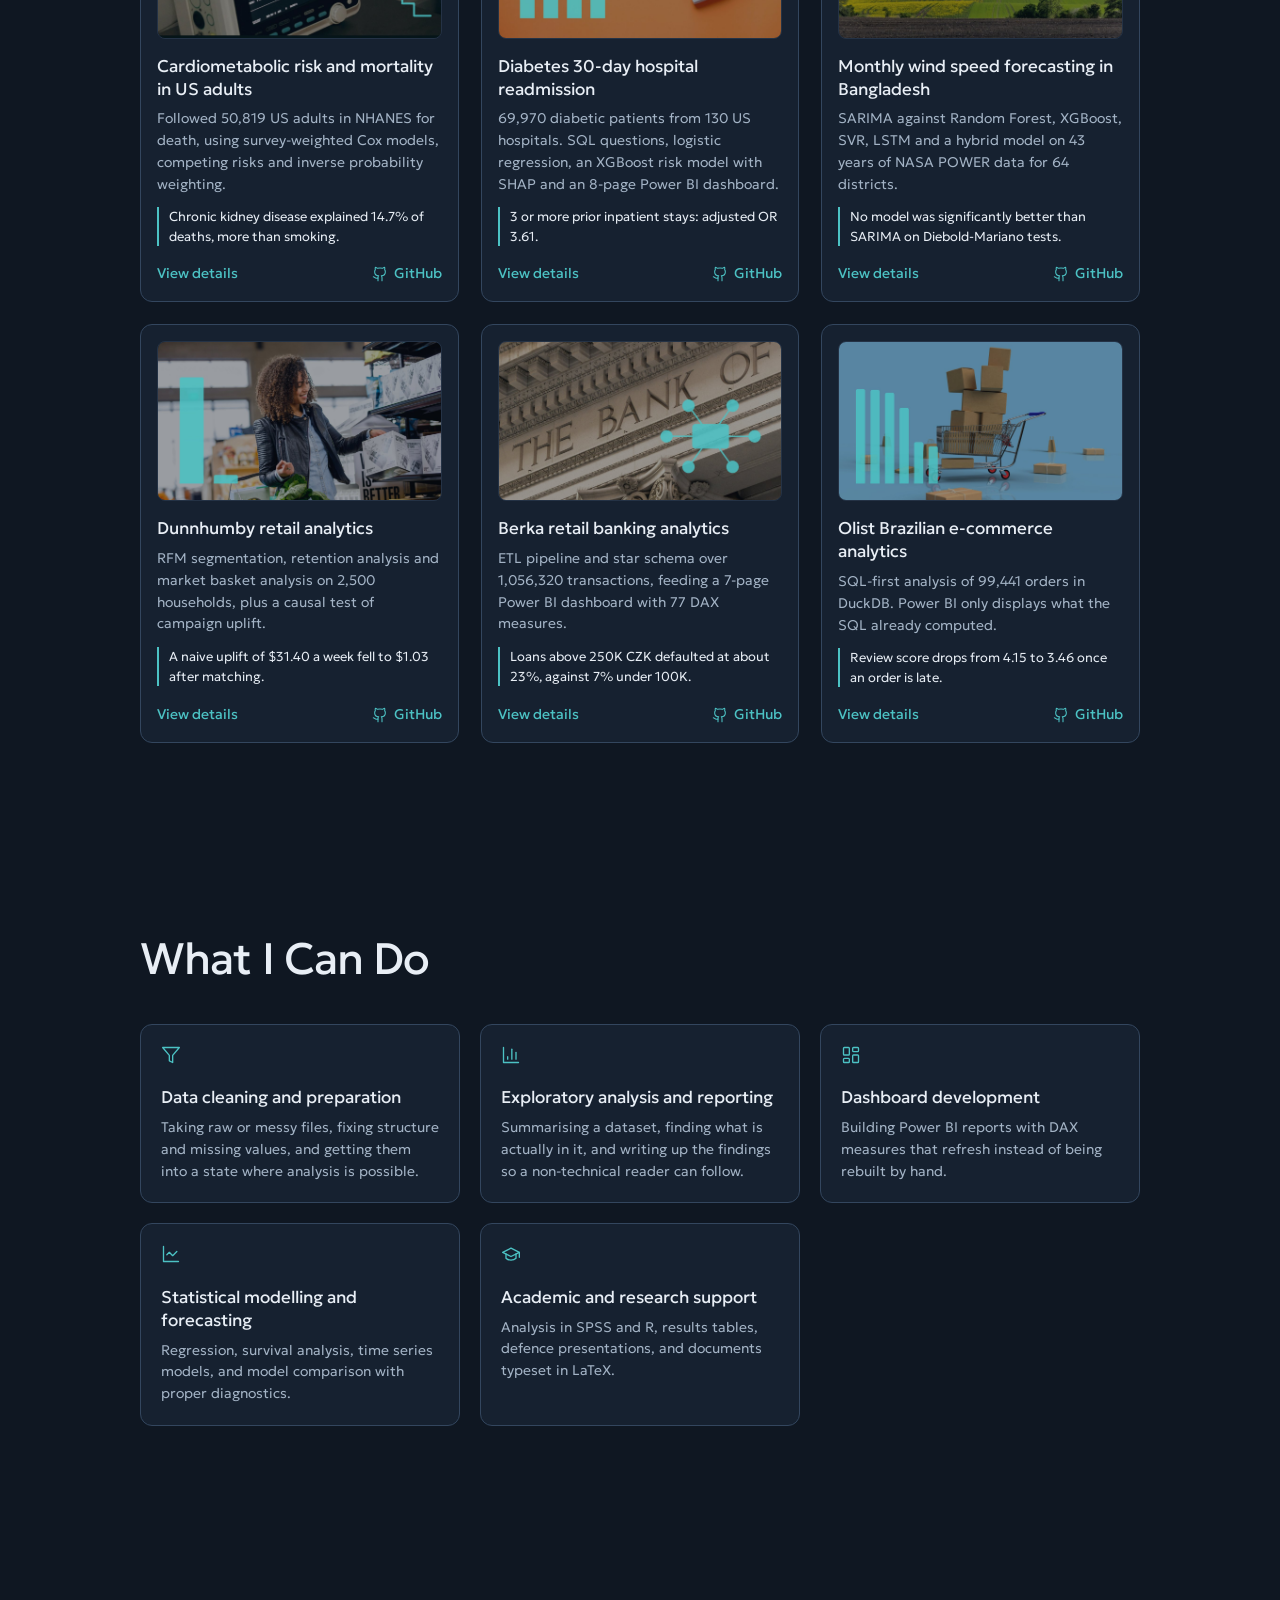
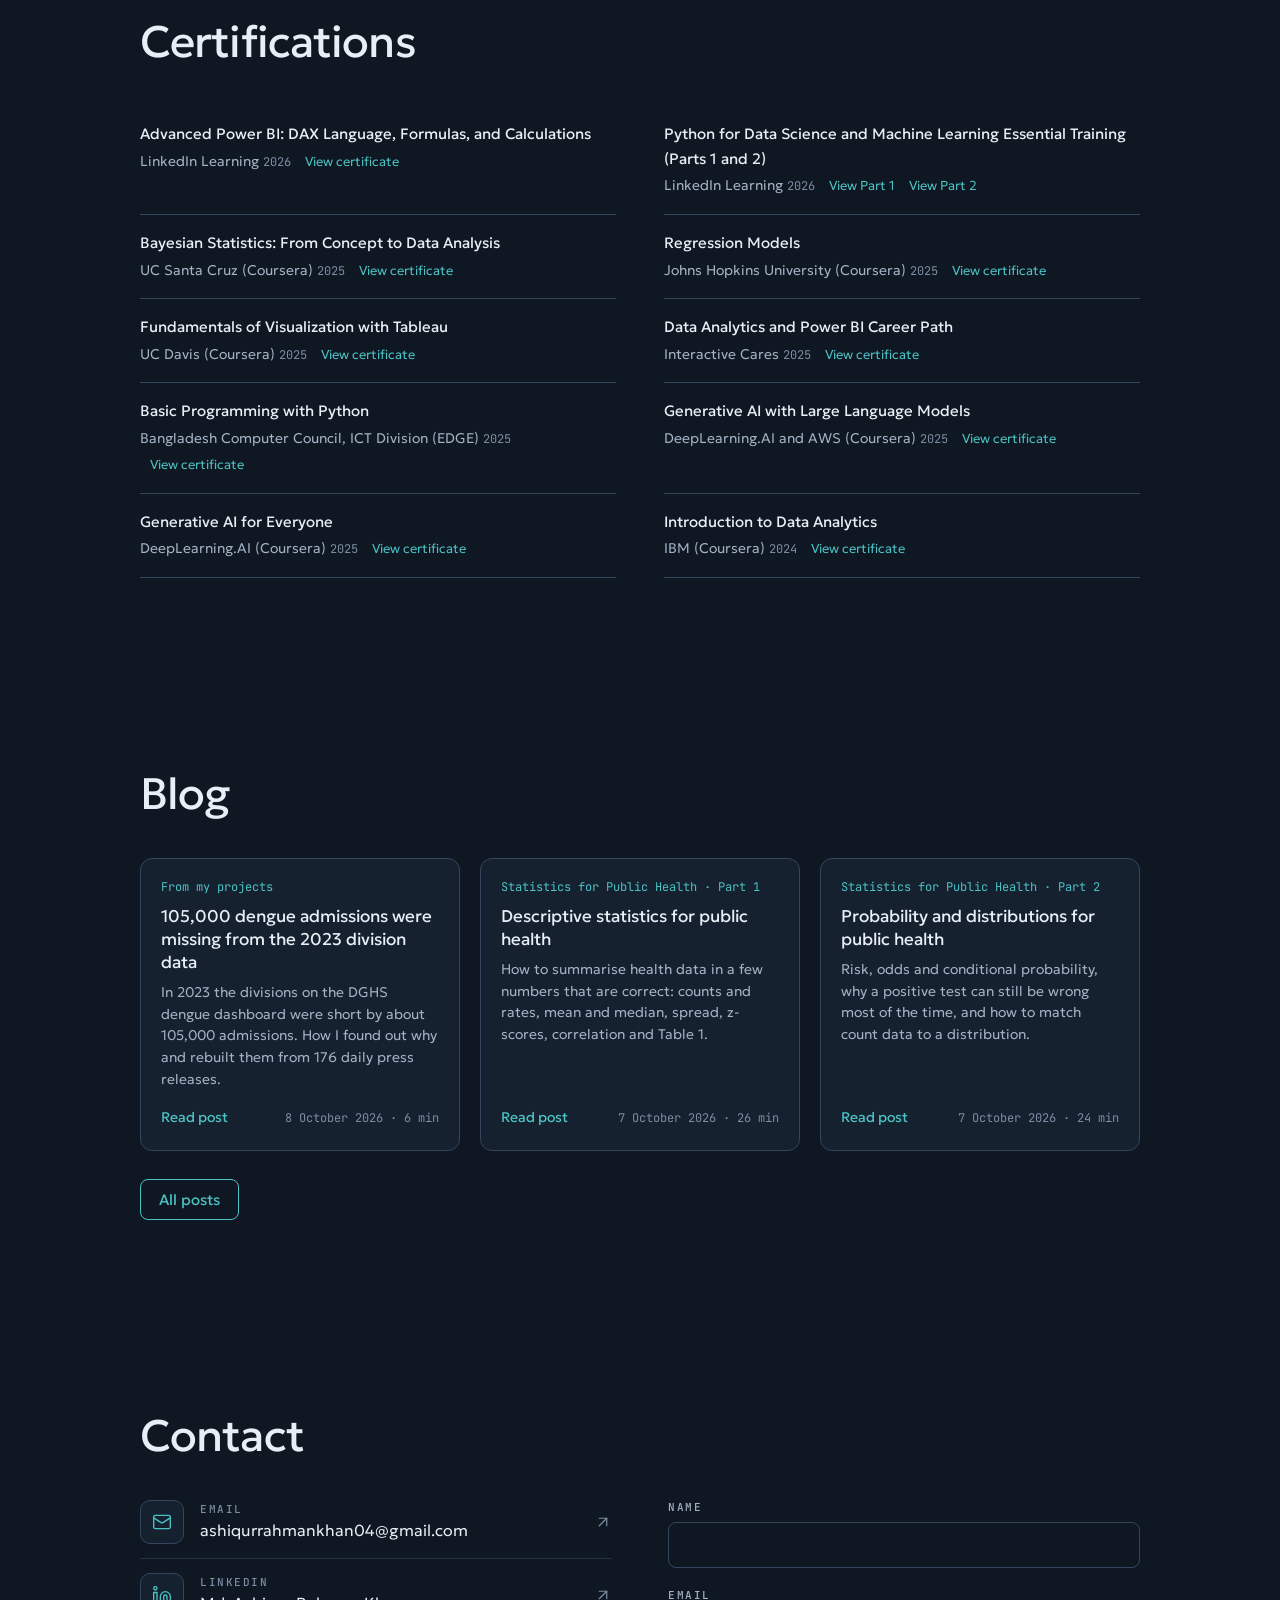
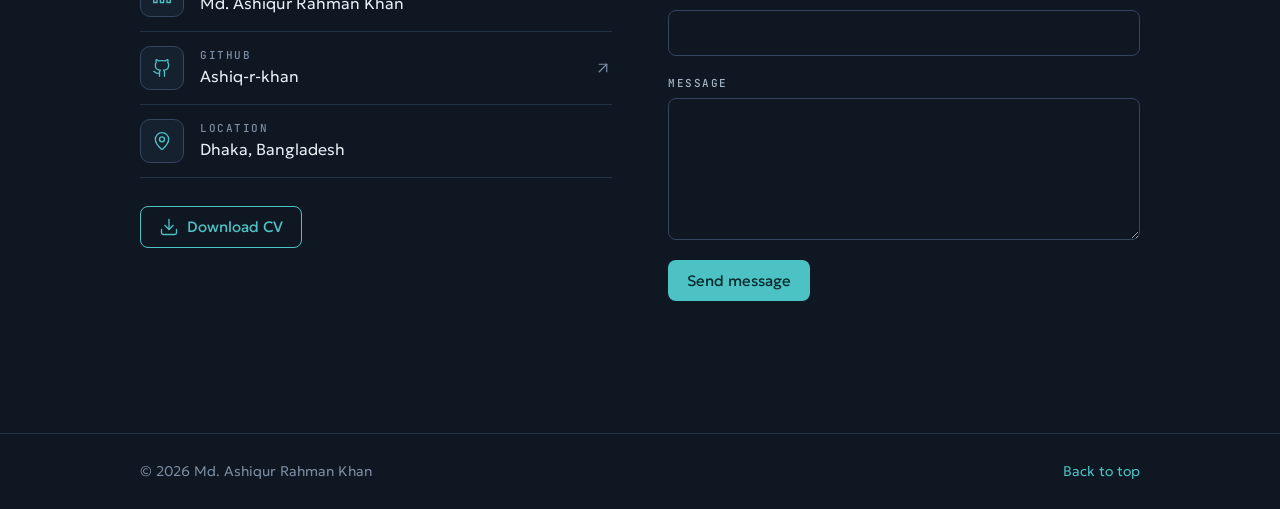
==== commit 1c6d58d1: "Add dengue data repair post" ====
--- a/index.html
+++ b/index.html
@@ -12,7 +12,7 @@
 <meta property="og:url" content="https://ashiq-r-khan.github.io/">
 <meta property="og:image" content="https://ashiq-r-khan.github.io/assets/profile.jpg">
 <link rel="icon" href="assets/favicon.svg" type="image/svg+xml">
-<link rel="stylesheet" href="css/style.css?v=20261007c">
+<link rel="stylesheet" href="css/style.css?v=20261008a">
 </head>
 <body>
 <svg width="0" height="0" style="position:absolute" aria-hidden="true">
@@ -147,7 +147,7 @@
 <footer class="footer">
   <div class="wrap"><p>© <span id="year">2026</span> Md. Ashiqur Rahman Khan</p><p><a href="#home">Back to top</a></p></div>
 </footer>
-<script src="data/site.js?v=20261007c"></script>
-<script src="js/main.js?v=20261007c"></script>
+<script src="data/site.js?v=20261008a"></script>
+<script src="js/main.js?v=20261008a"></script>
 </body>
 </html>
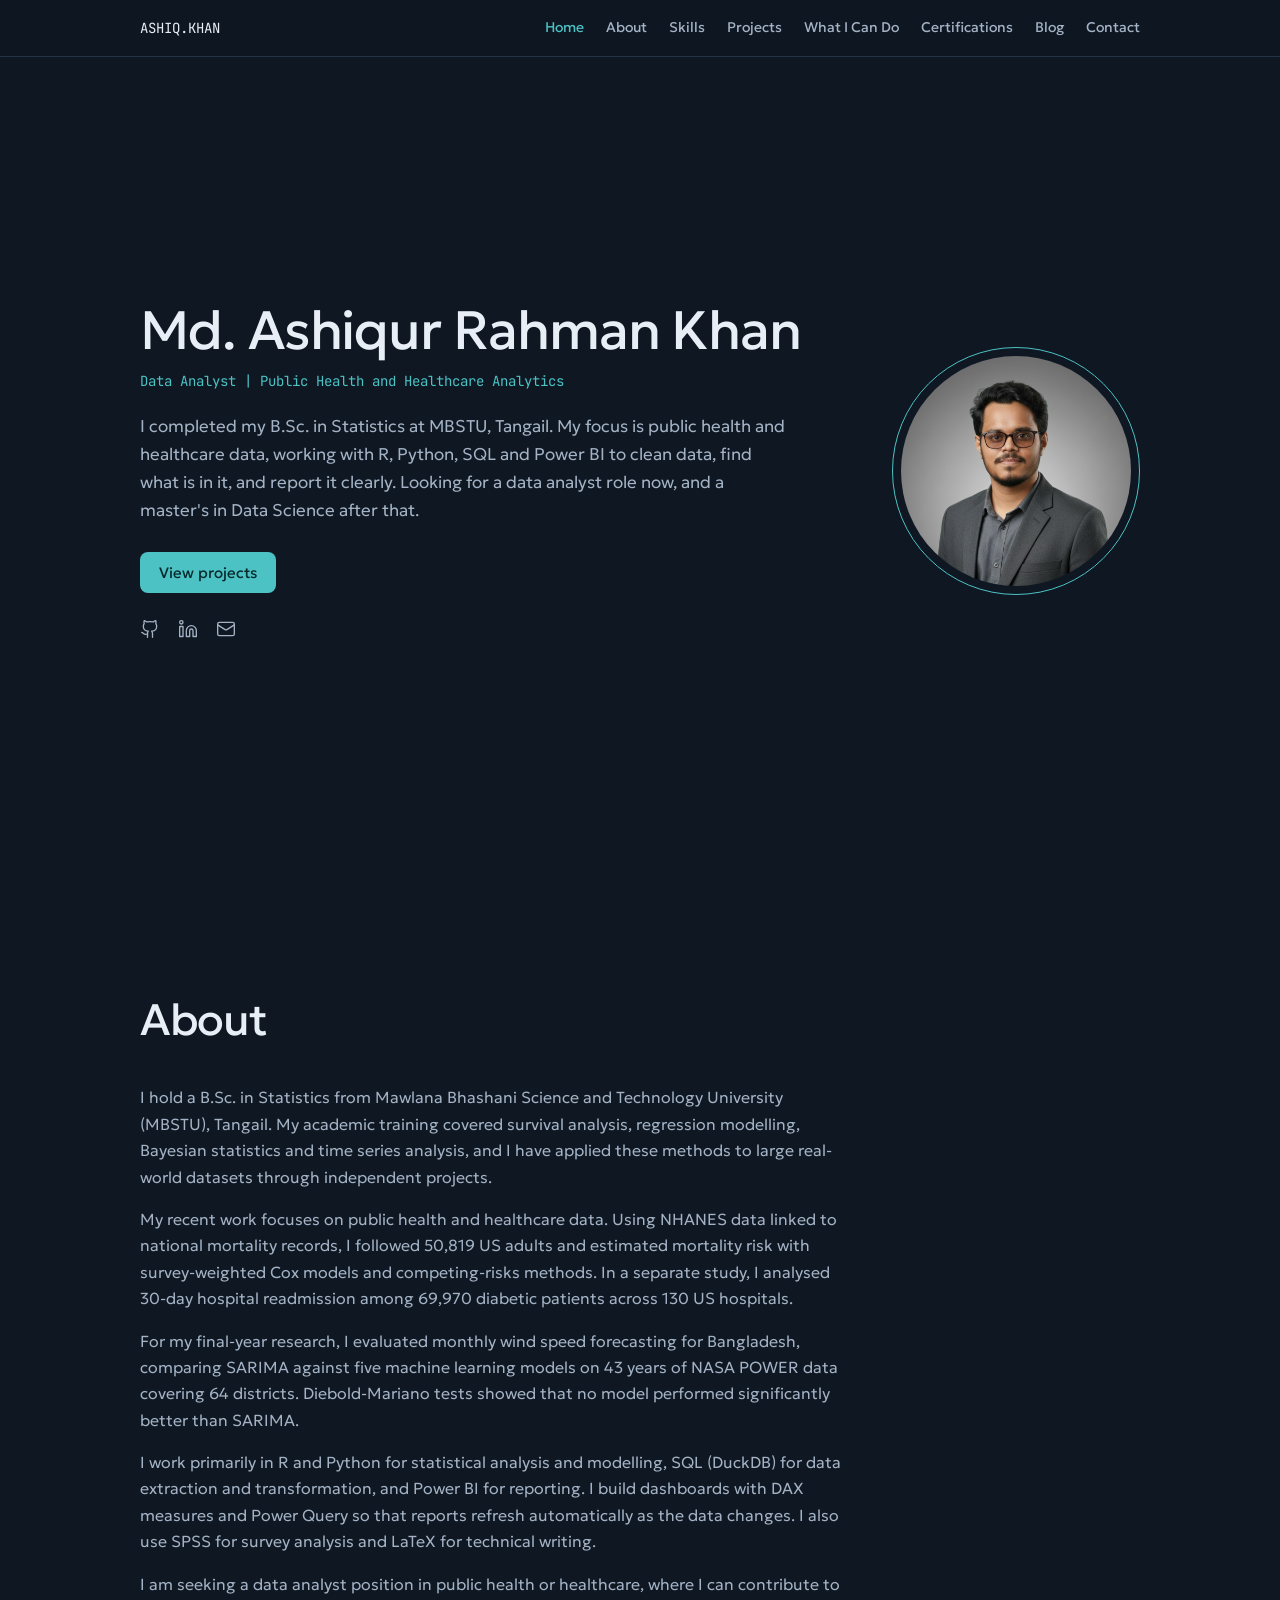
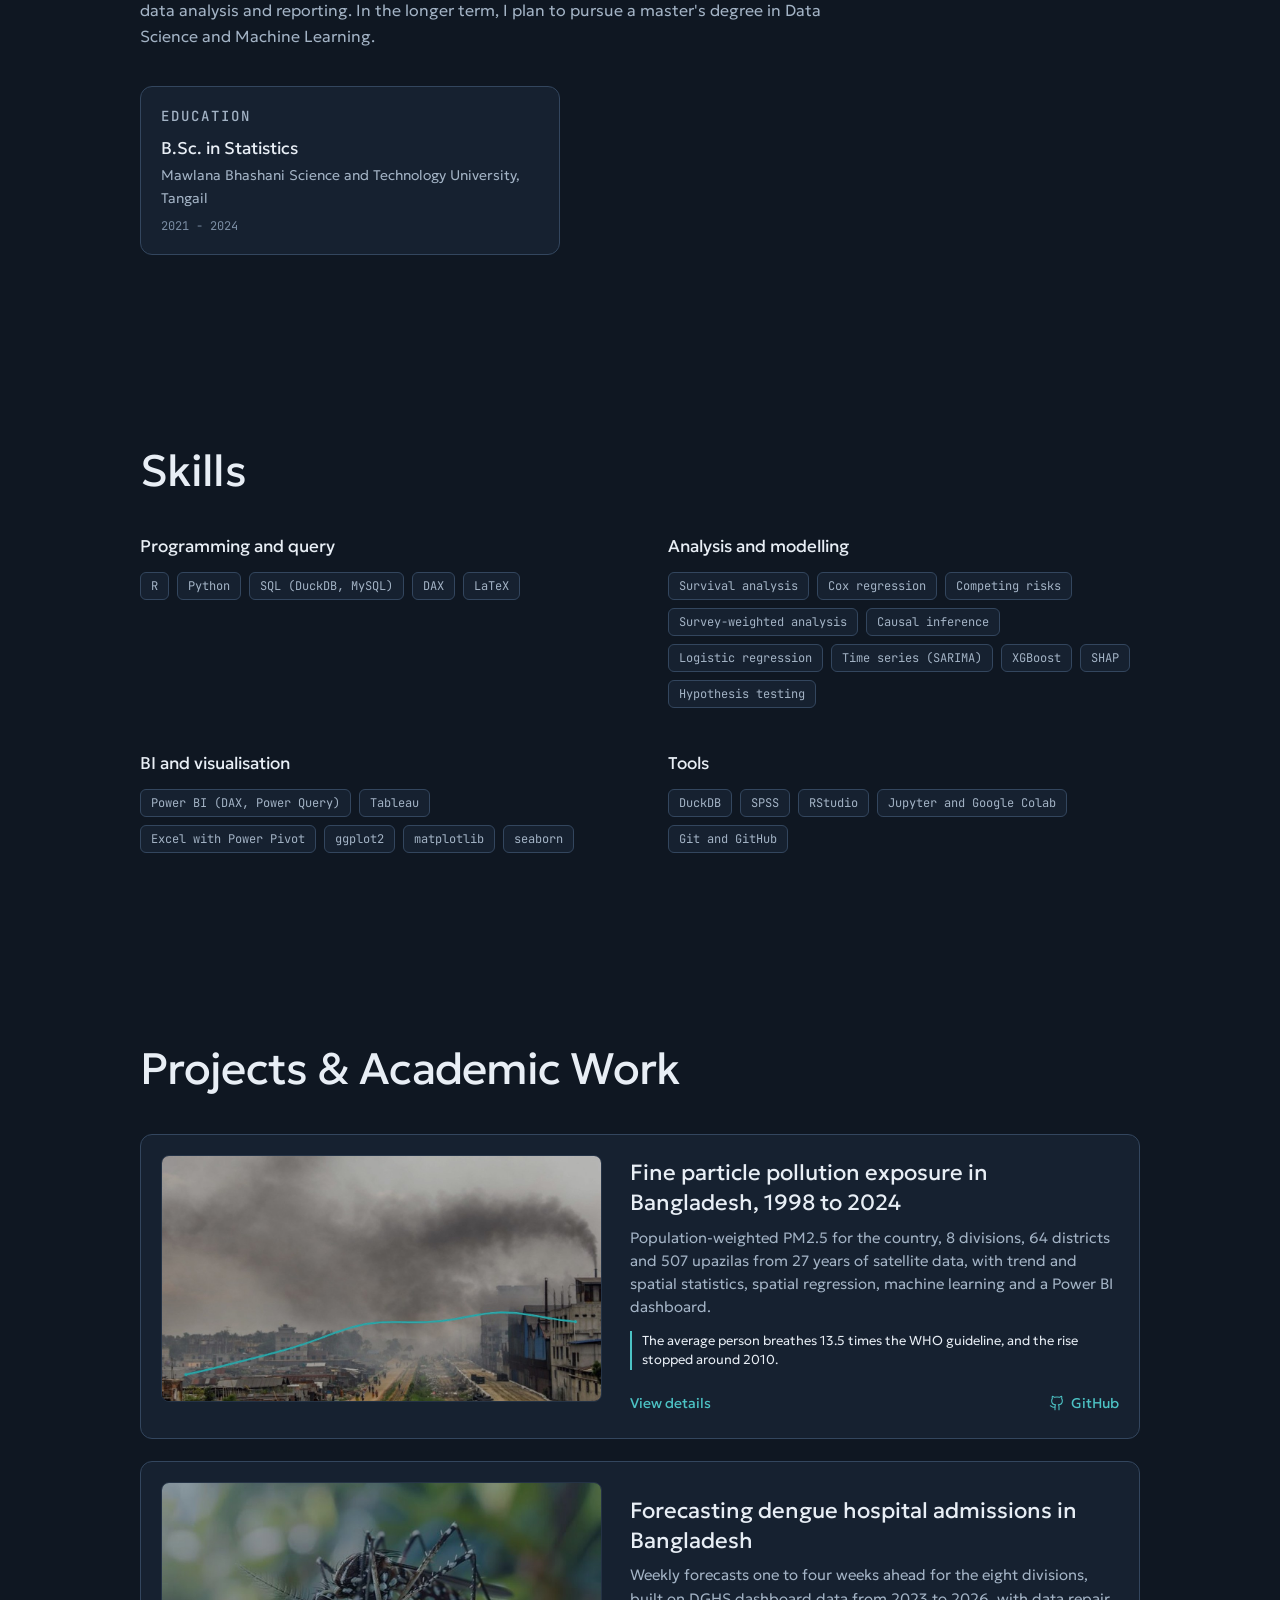
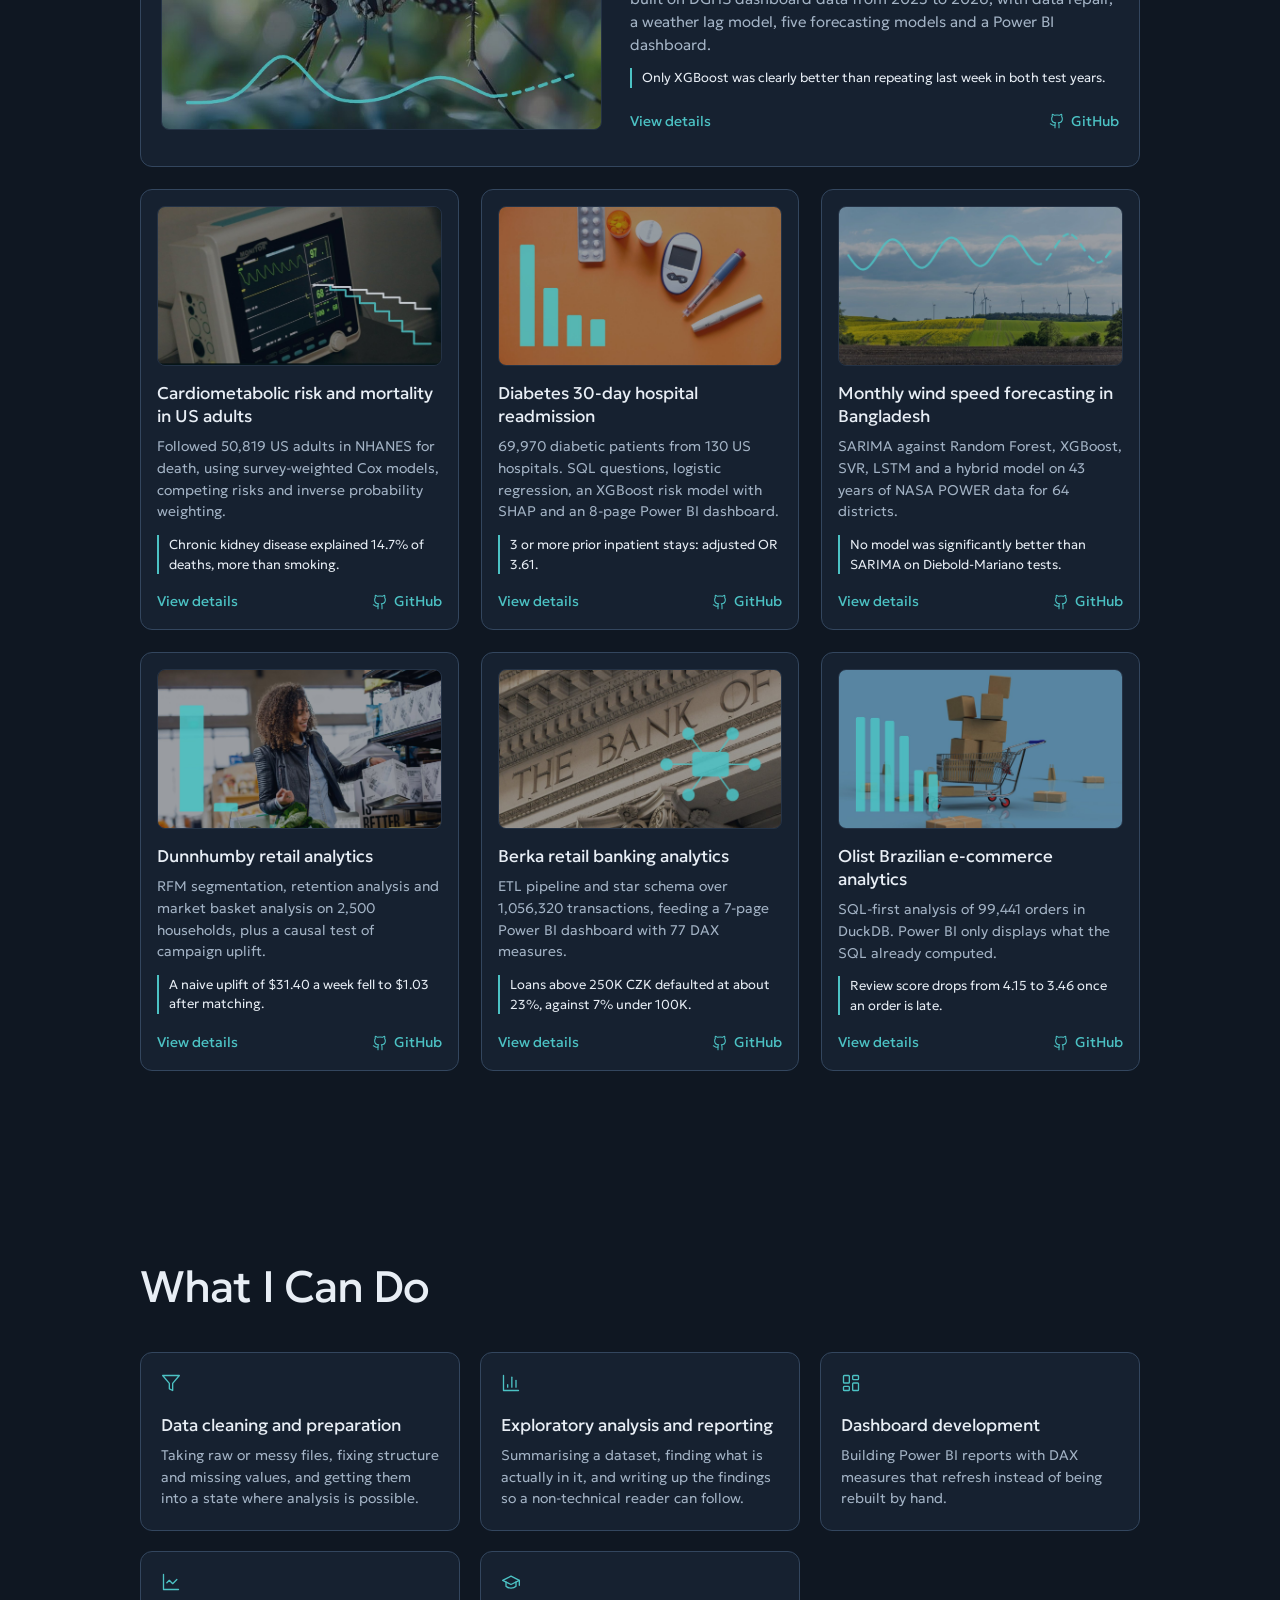
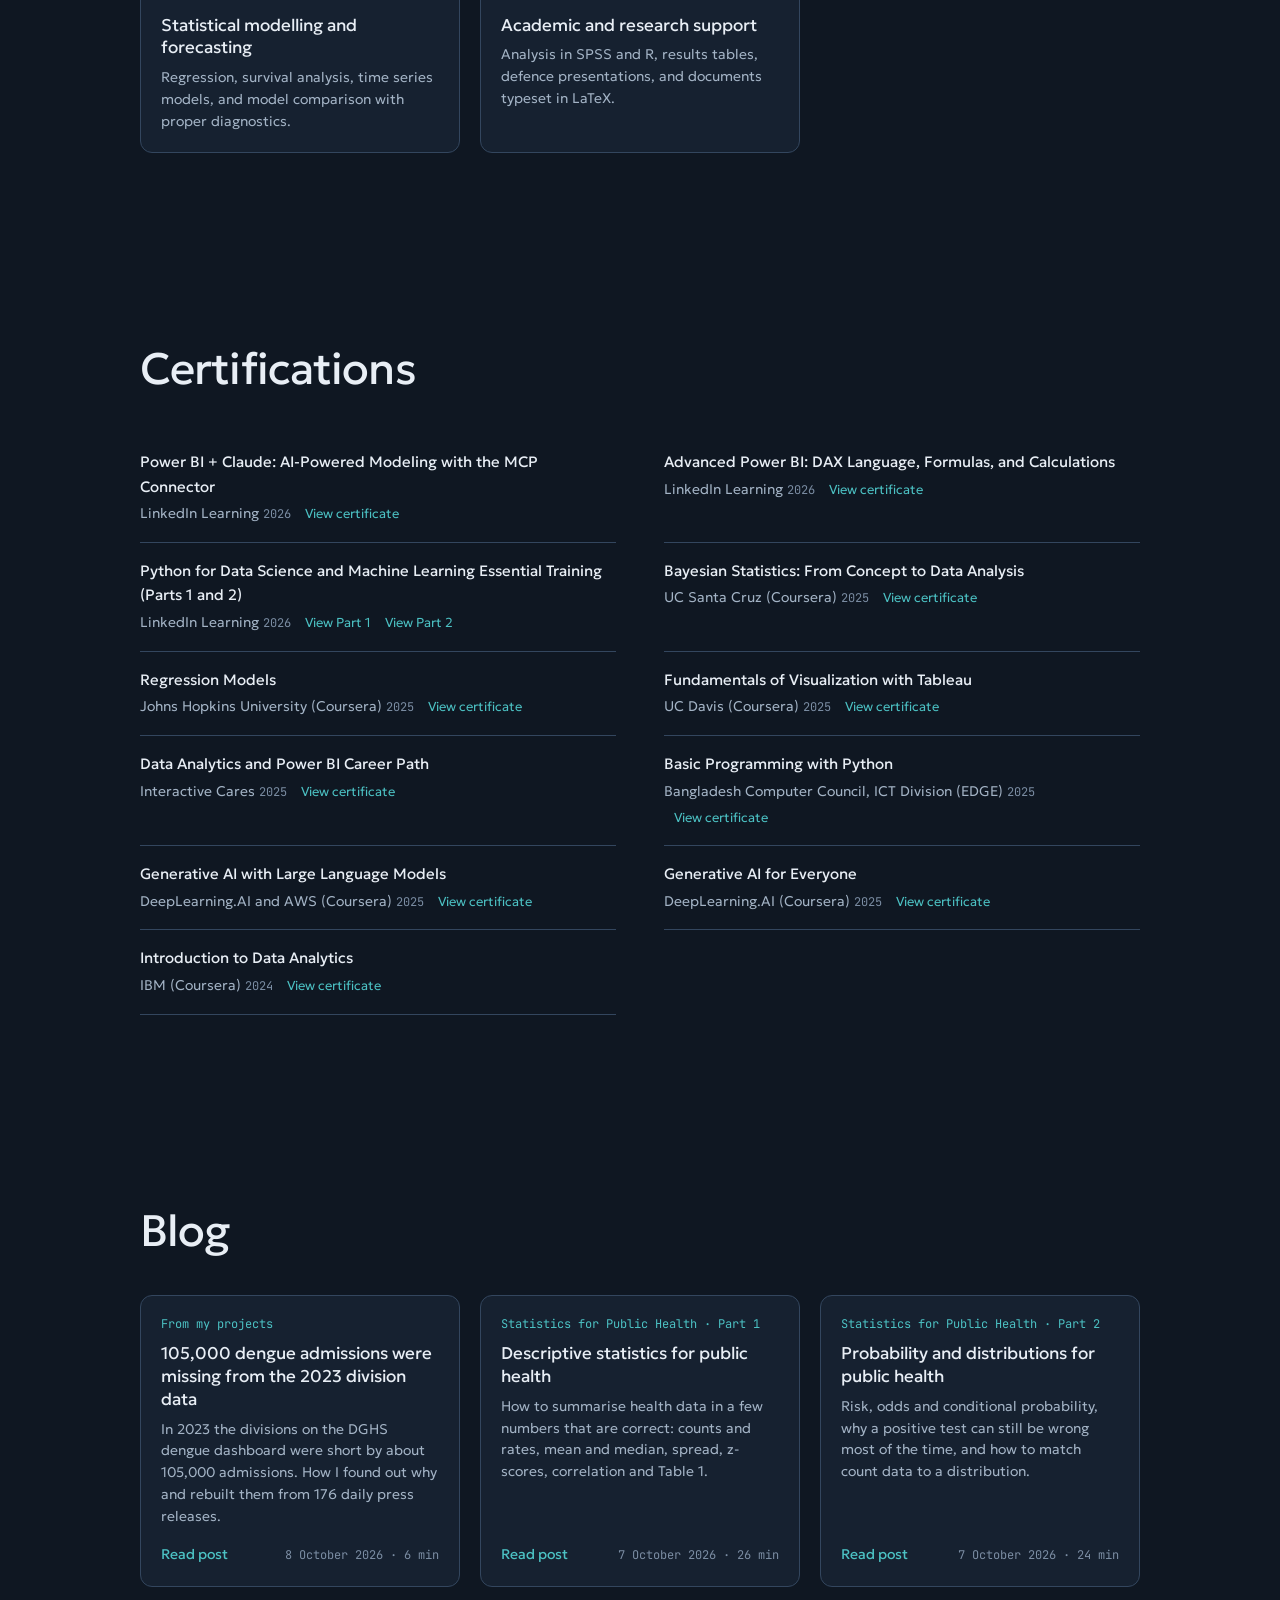
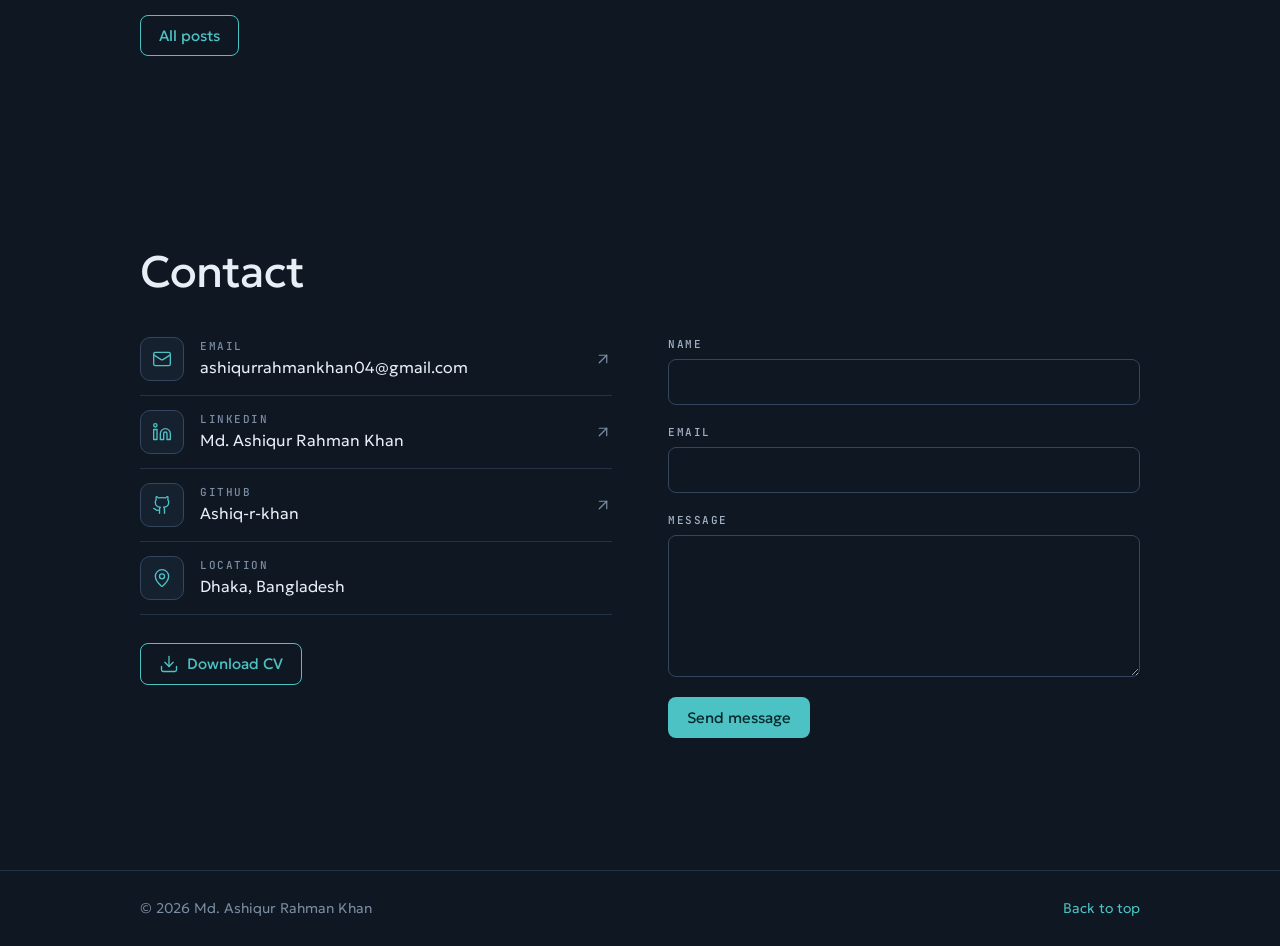
==== commit 085e07c9: "Add Power BI and Claude MCP certificate" ====
--- a/index.html
+++ b/index.html
@@ -103,6 +103,7 @@
   <section id="certifications" class="section wrap">
     <h2>Certifications</h2>
     <ul class="certs">
+      <li><strong>Power BI + Claude: AI-Powered Modeling with the MCP Connector</strong><span>LinkedIn Learning <em>2026</em> <a href="assets/certificates/power-bi-claude-mcp.pdf" target="_blank" rel="noopener">View certificate</a></span></li>
       <li><strong>Advanced Power BI: DAX Language, Formulas, and Calculations</strong><span>LinkedIn Learning <em>2026</em> <a href="assets/certificates/power-bi-dax.pdf" target="_blank" rel="noopener">View certificate</a></span></li>
       <li><strong>Python for Data Science and Machine Learning Essential Training (Parts 1 and 2)</strong><span>LinkedIn Learning <em>2026</em> <a href="assets/certificates/python-ds-ml-part-1.pdf" target="_blank" rel="noopener">View Part 1</a> <a href="assets/certificates/python-ds-ml-part-2.pdf" target="_blank" rel="noopener">View Part 2</a></span></li>
       <li><strong>Bayesian Statistics: From Concept to Data Analysis</strong><span>UC Santa Cruz (Coursera) <em>2025</em> <a href="assets/certificates/bayesian-statistics.pdf" target="_blank" rel="noopener">View certificate</a></span></li>
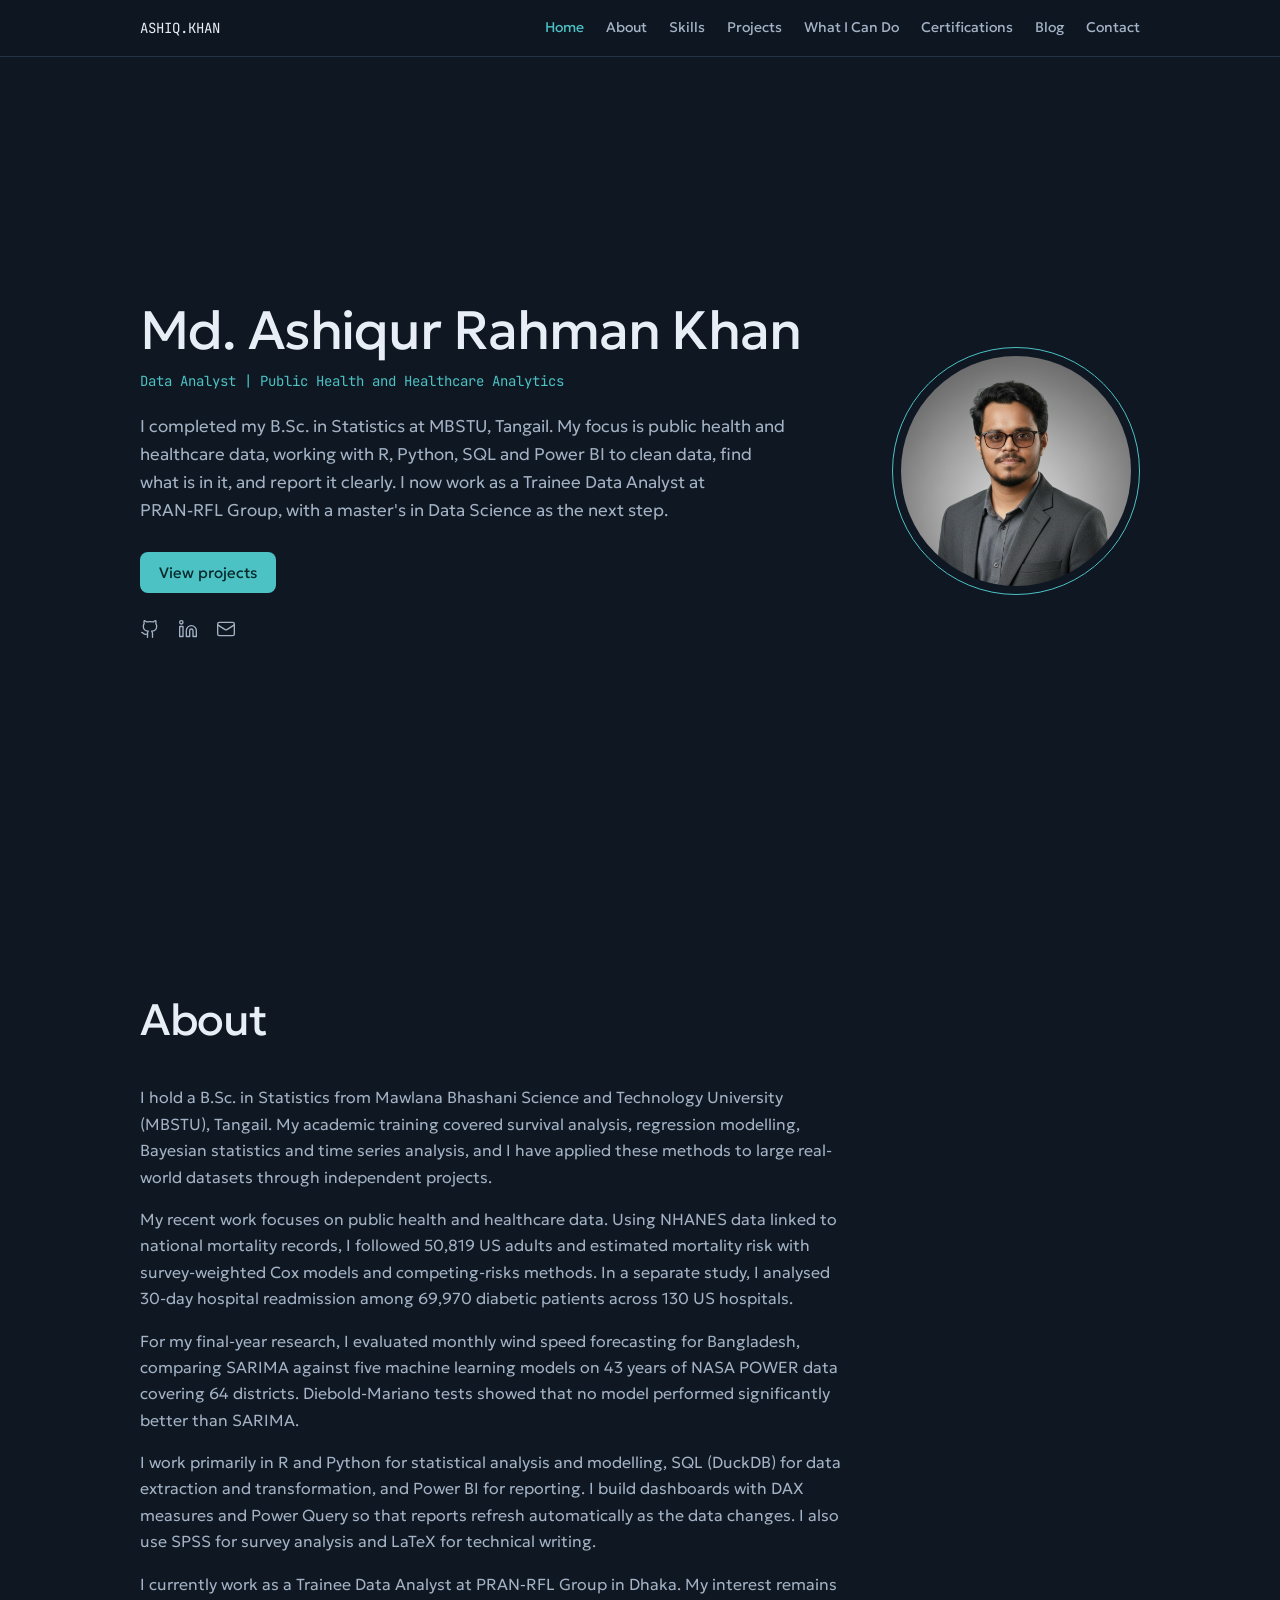
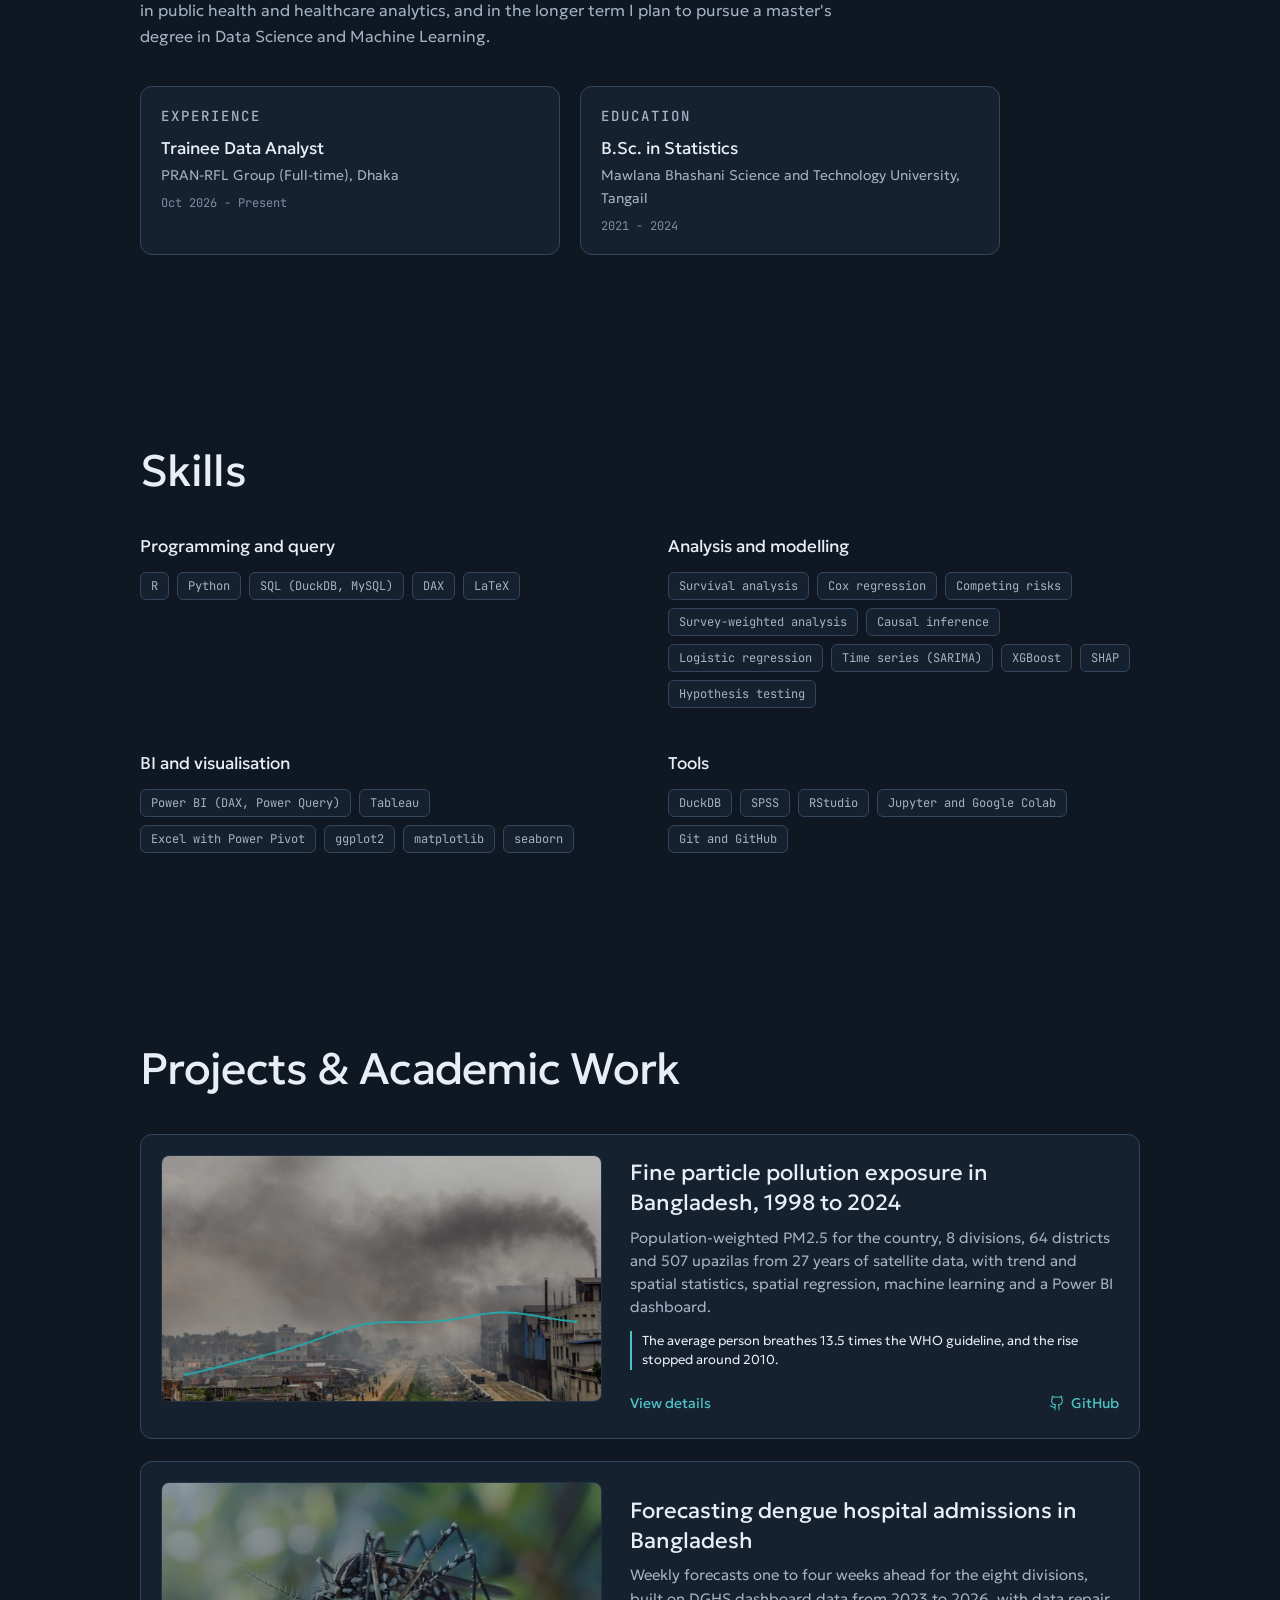
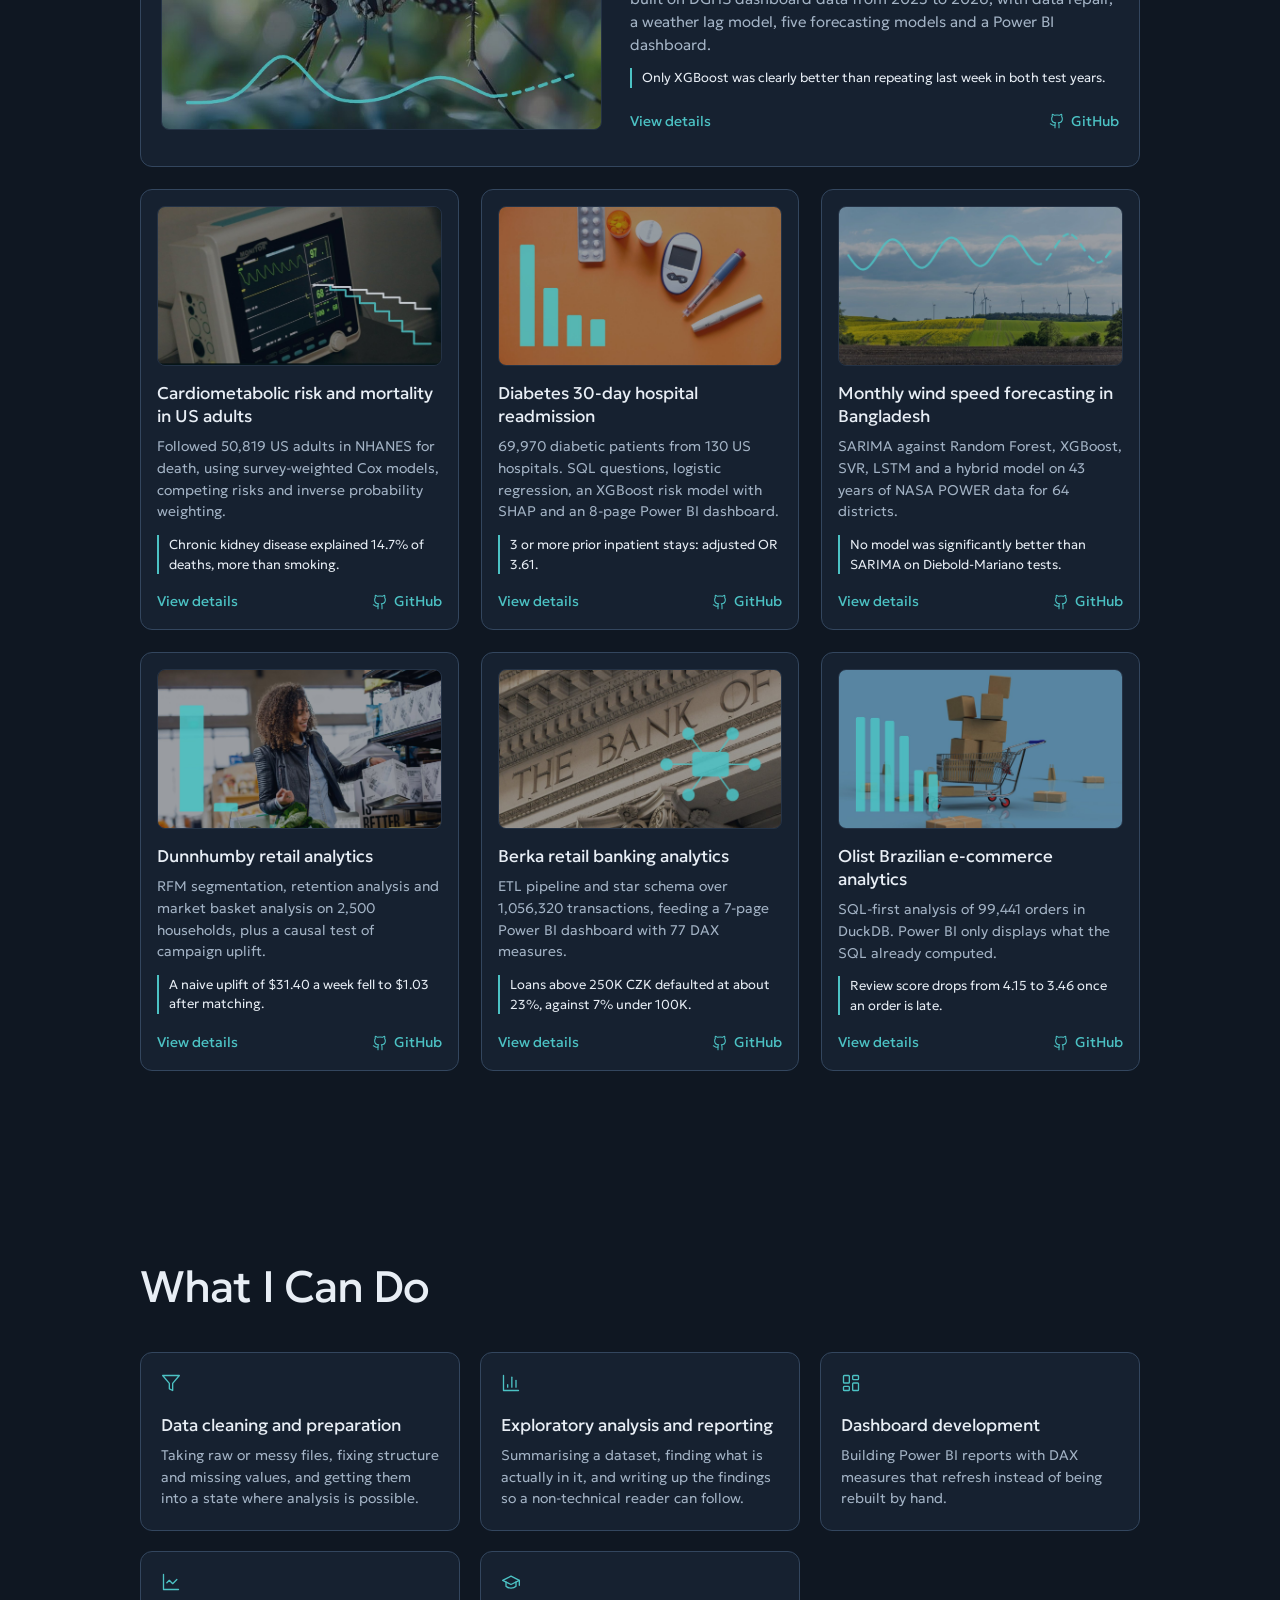
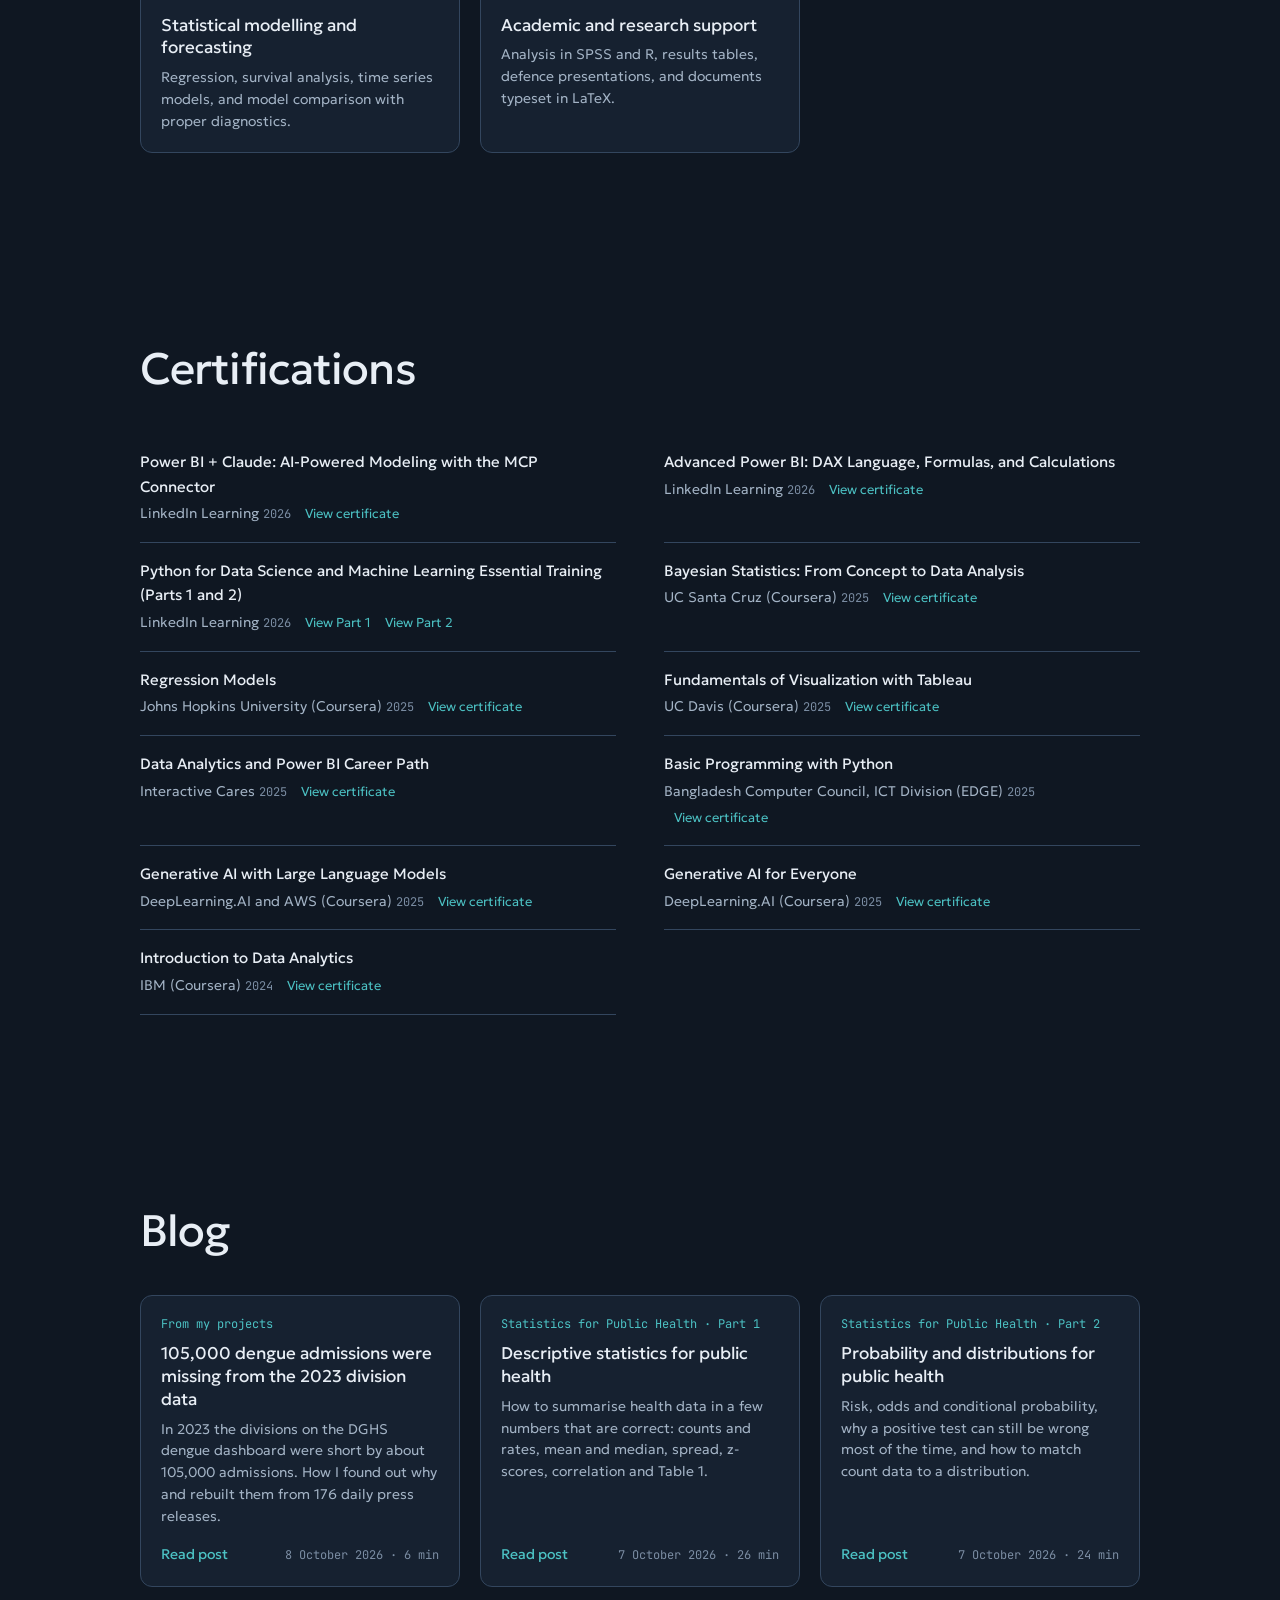
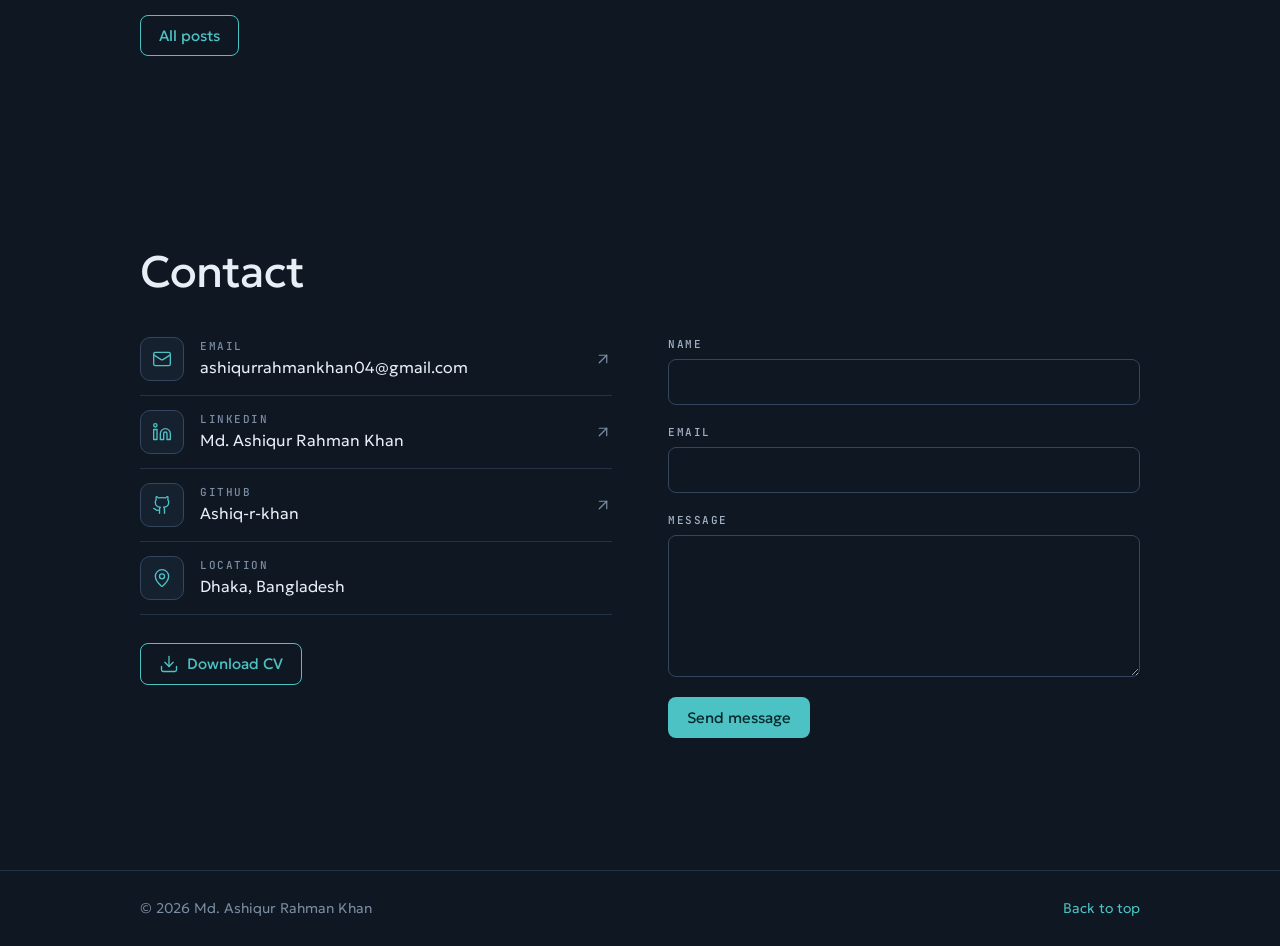
==== commit 774825b7: "Add Trainee Data Analyst experience and update CV" ====
--- a/index.html
+++ b/index.html
@@ -53,7 +53,7 @@
     <div class="hero__text">
       <h1>Md. Ashiqur Rahman Khan</h1>
       <p class="hero__role">Data Analyst | Public Health and Healthcare Analytics</p>
-      <p class="hero__intro">I completed my B.Sc. in Statistics at MBSTU, Tangail. My focus is public health and healthcare data, working with R, Python, SQL and Power BI to clean data, find what is in it, and report it clearly. Looking for a data analyst role now, and a master's in Data Science after that.</p>
+      <p class="hero__intro">I completed my B.Sc. in Statistics at MBSTU, Tangail. My focus is public health and healthcare data, working with R, Python, SQL and Power BI to clean data, find what is in it, and report it clearly. I now work as a Trainee Data Analyst at PRAN&#8209;RFL Group, with a master's in Data Science as the next step.</p>
       <p class="hero__actions"><a class="btn btn--solid" href="#projects">View projects</a></p>
       <p class="hero__social">
         <a href="https://github.com/Ashiq-r-khan" aria-label="GitHub"><svg class="icon"><use href="#i-github"/></svg></a>
@@ -70,9 +70,10 @@
       <p>My recent work focuses on public health and healthcare data. Using NHANES data linked to national mortality records, I followed 50,819 US adults and estimated mortality risk with survey-weighted Cox models and competing-risks methods. In a separate study, I analysed 30-day hospital readmission among 69,970 diabetic patients across 130 US hospitals.</p>
       <p>For my final-year research, I evaluated monthly wind speed forecasting for Bangladesh, comparing SARIMA against five machine learning models on 43 years of NASA POWER data covering 64 districts. Diebold-Mariano tests showed that no model performed significantly better than SARIMA.</p>
       <p>I work primarily in R and Python for statistical analysis and modelling, SQL (DuckDB) for data extraction and transformation, and Power BI for reporting. I build dashboards with DAX measures and Power Query so that reports refresh automatically as the data changes. I also use SPSS for survey analysis and LaTeX for technical writing.</p>
-      <p>I am seeking a data analyst position in public health or healthcare, where I can contribute to data analysis and reporting. In the longer term, I plan to pursue a master's degree in Data Science and Machine Learning.</p>
+      <p>I currently work as a Trainee Data Analyst at PRAN&#8209;RFL Group in Dhaka. My interest remains in public health and healthcare analytics, and in the longer term I plan to pursue a master's degree in Data Science and Machine Learning.</p>
     </div>
     <div class="facts">
+      <div class="card"><p class="card__label">Experience</p><h3>Trainee Data Analyst</h3><p>PRAN-RFL Group (Full-time), Dhaka</p><p class="card__year">Oct 2026 - Present</p></div>
       <div class="card"><p class="card__label">Education</p><h3>B.Sc. in Statistics</h3><p>Mawlana Bhashani Science and Technology University, Tangail</p><p class="card__year">2021 - 2024</p></div>
     </div>
   </section>
@@ -129,7 +130,7 @@
         <a class="contact__item" href="https://www.linkedin.com/in/md-ashiqur-rahman-khan-b475b1316/" target="_blank" rel="noopener"><span class="contact__icon"><svg class="icon"><use href="#i-linkedin"/></svg></span><span class="contact__text"><span class="contact__label">LinkedIn</span>Md. Ashiqur Rahman Khan</span><svg class="icon contact__go"><use href="#i-arrow"/></svg></a>
         <a class="contact__item" href="https://github.com/Ashiq-r-khan" target="_blank" rel="noopener"><span class="contact__icon"><svg class="icon"><use href="#i-github"/></svg></span><span class="contact__text"><span class="contact__label">GitHub</span>Ashiq-r-khan</span><svg class="icon contact__go"><use href="#i-arrow"/></svg></a>
         <div class="contact__item"><span class="contact__icon"><svg class="icon"><use href="#i-pin"/></svg></span><span class="contact__text"><span class="contact__label">Location</span>Dhaka, Bangladesh</span></div>
-        <a class="btn btn--outline" id="cv-link" href="assets/CV.pdf" download="Ashiqur_Rahman_Khan_CV.pdf"><svg class="icon"><use href="#i-download"/></svg>Download CV</a>
+        <a class="btn btn--outline" id="cv-link" href="assets/CV.pdf?v=20261027" download="Ashiqur_Rahman_Khan_CV.pdf"><svg class="icon"><use href="#i-download"/></svg>Download CV</a>
       </div>
       <form id="contact-form">
         <label for="f-name">Name</label>
